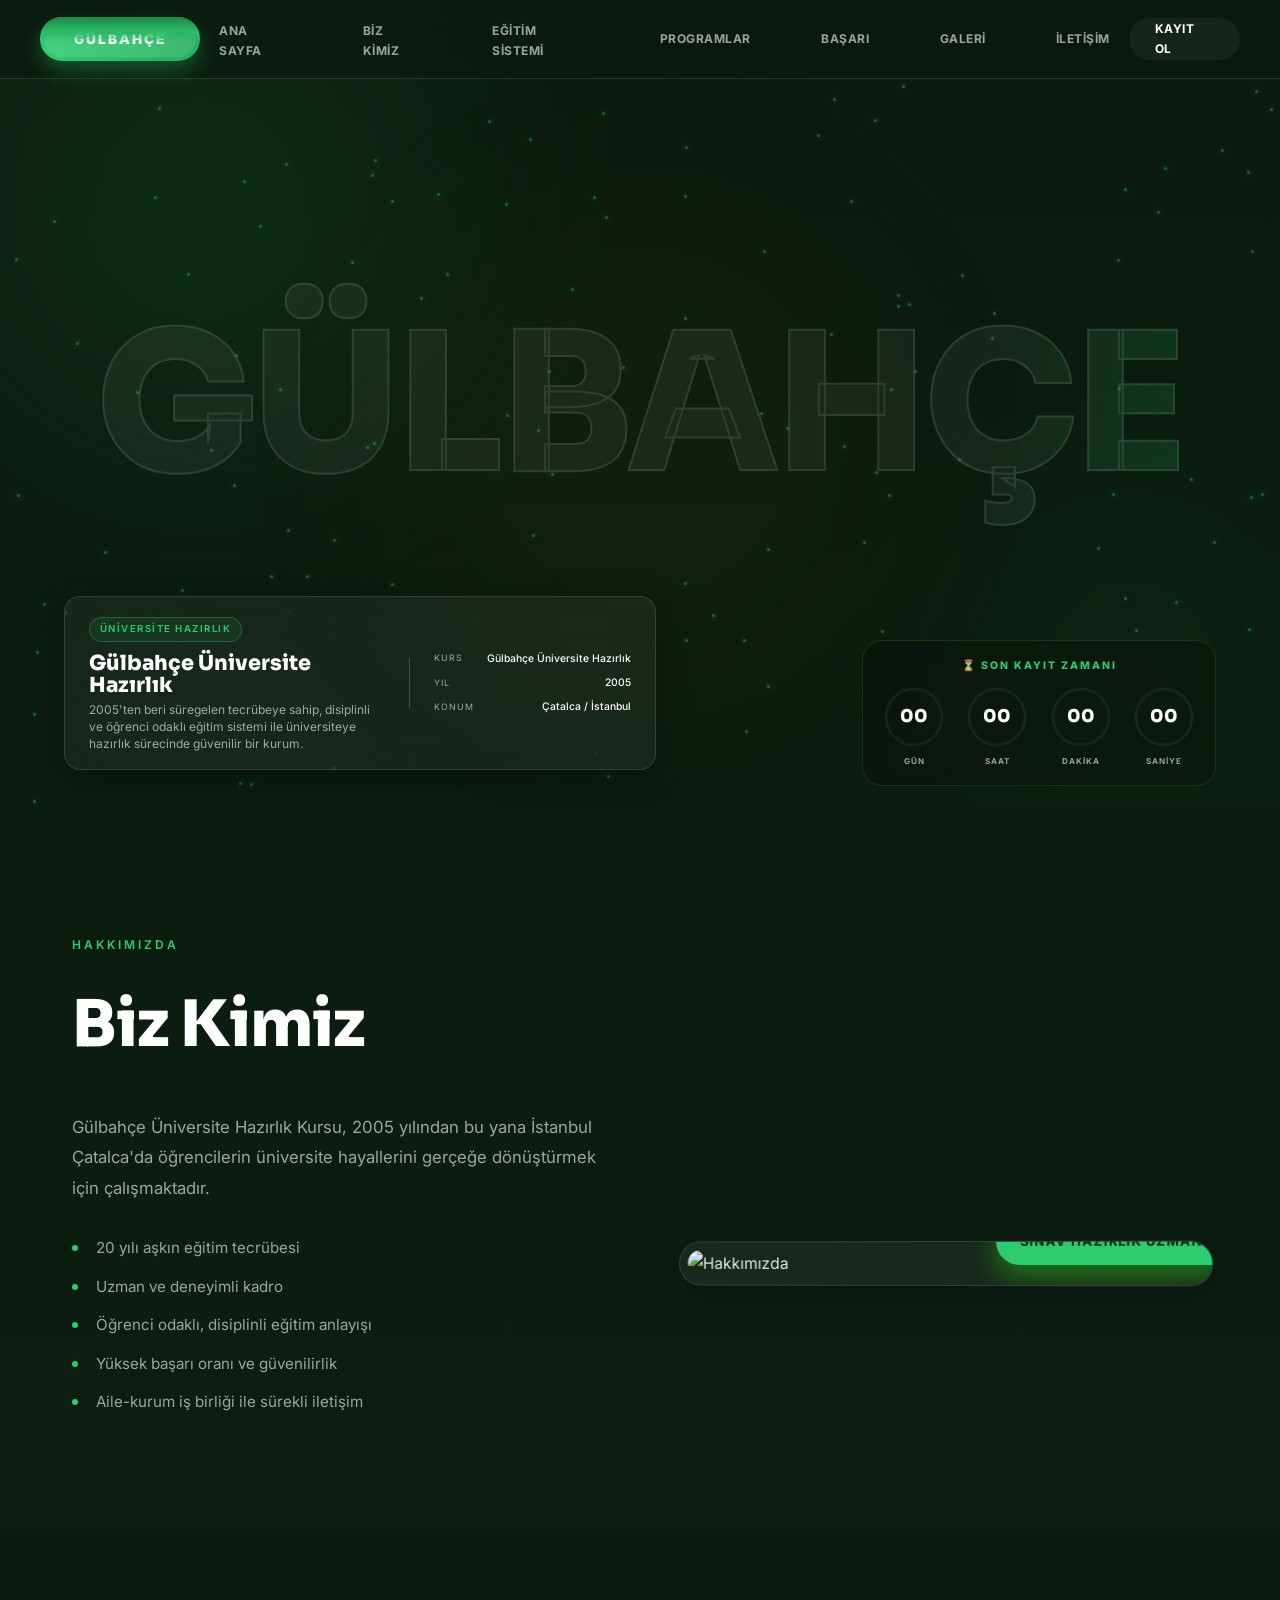
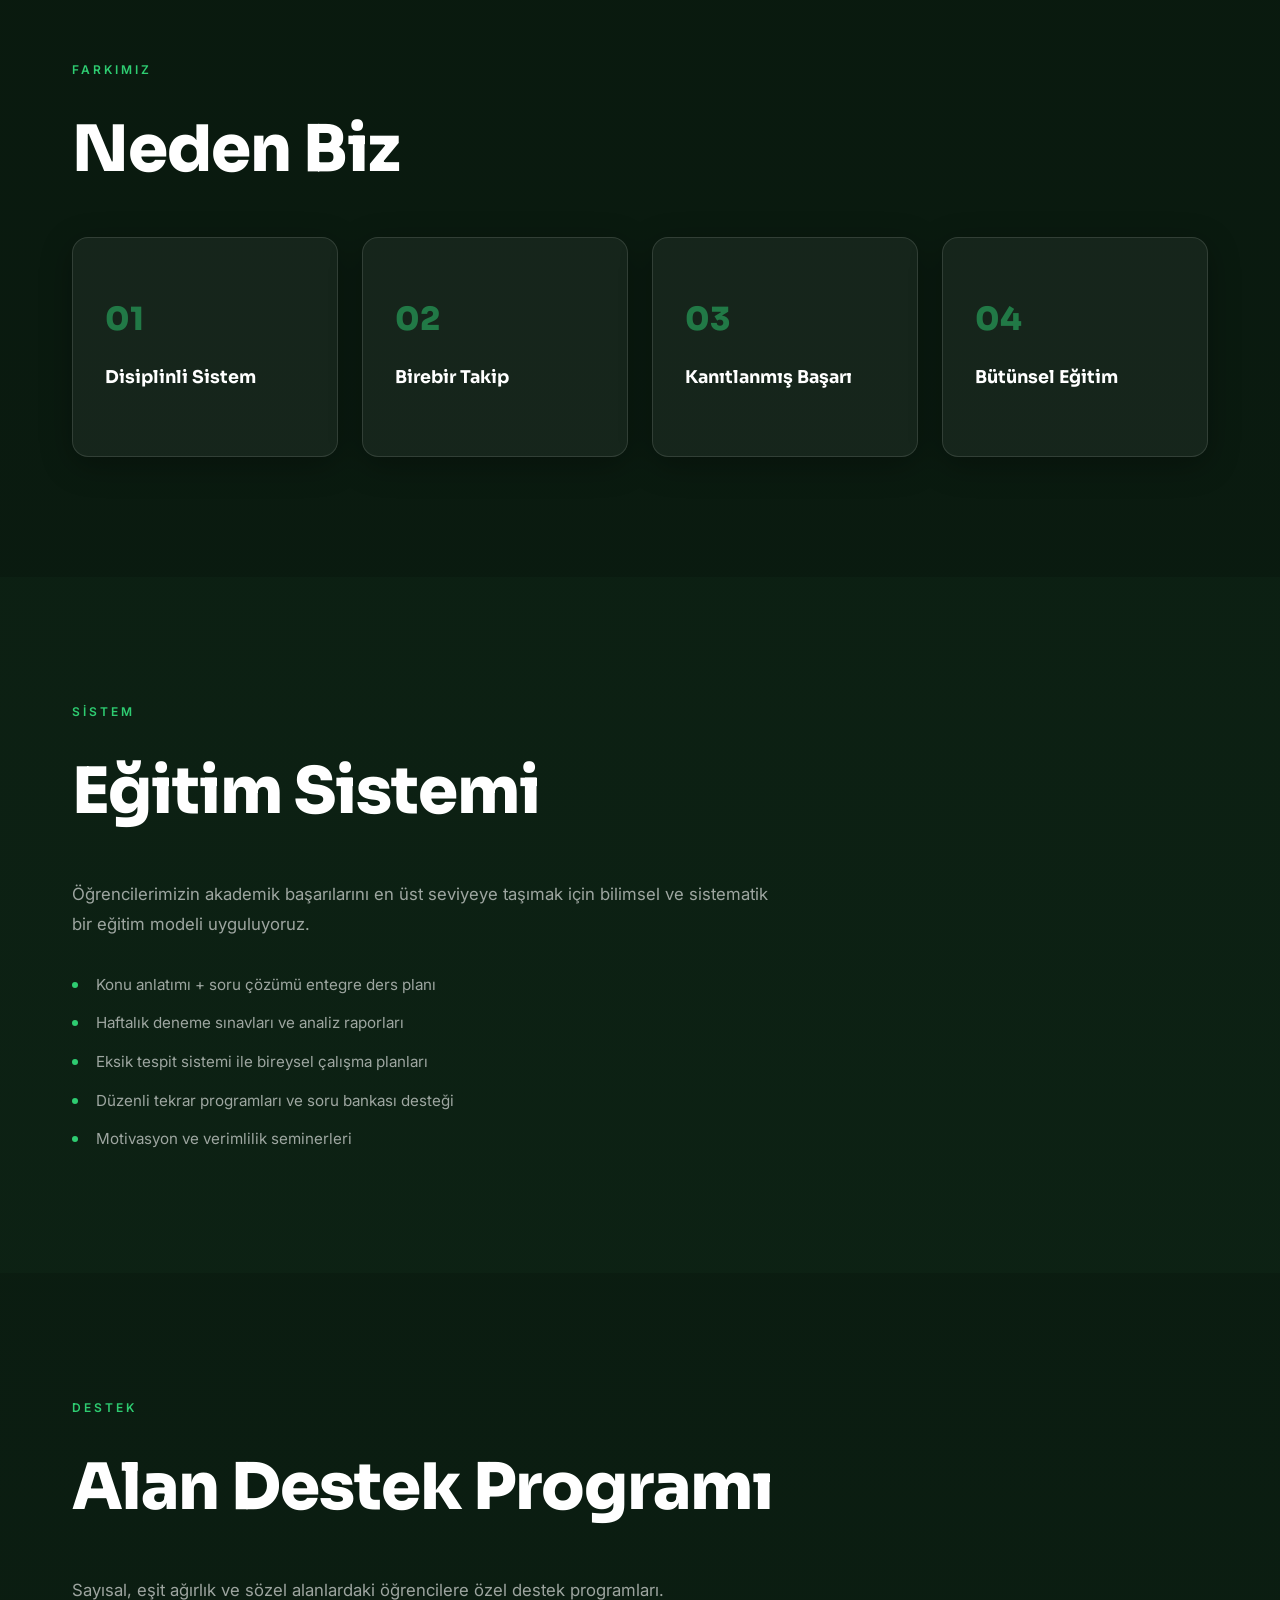
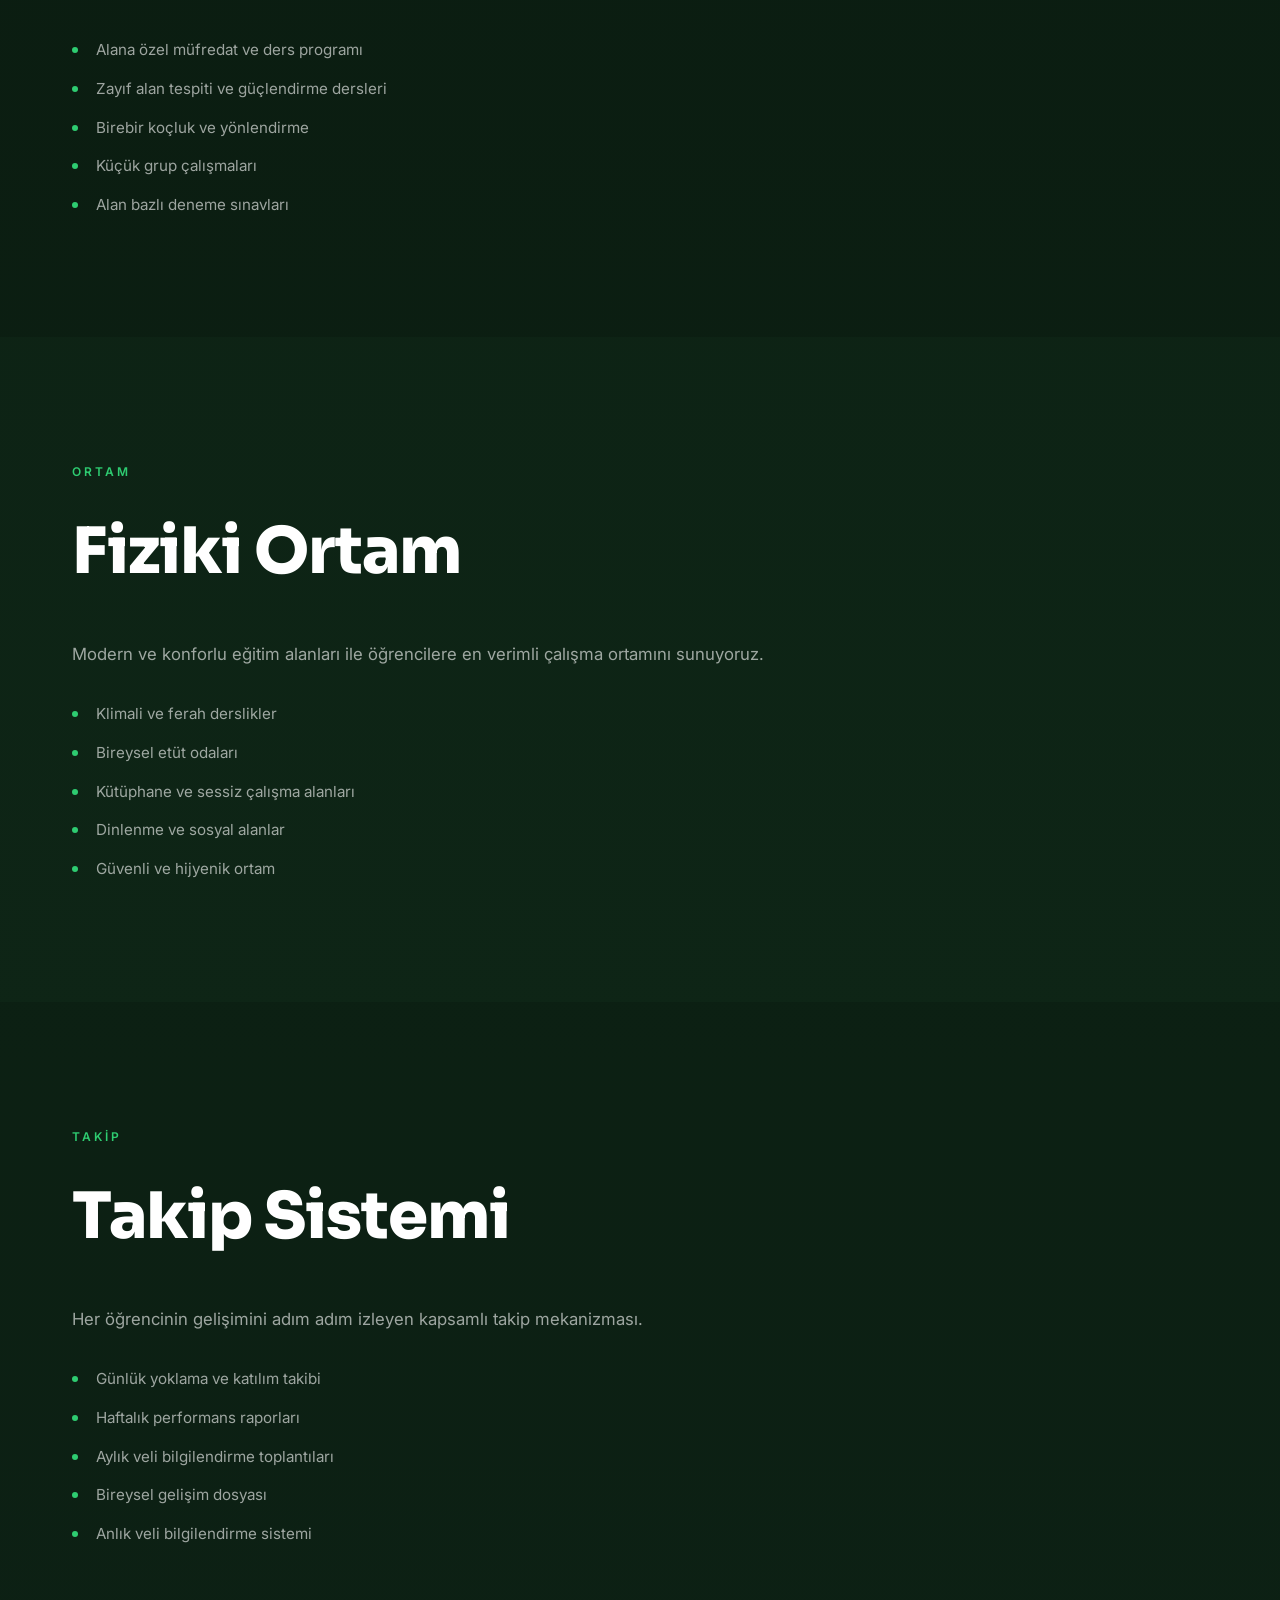
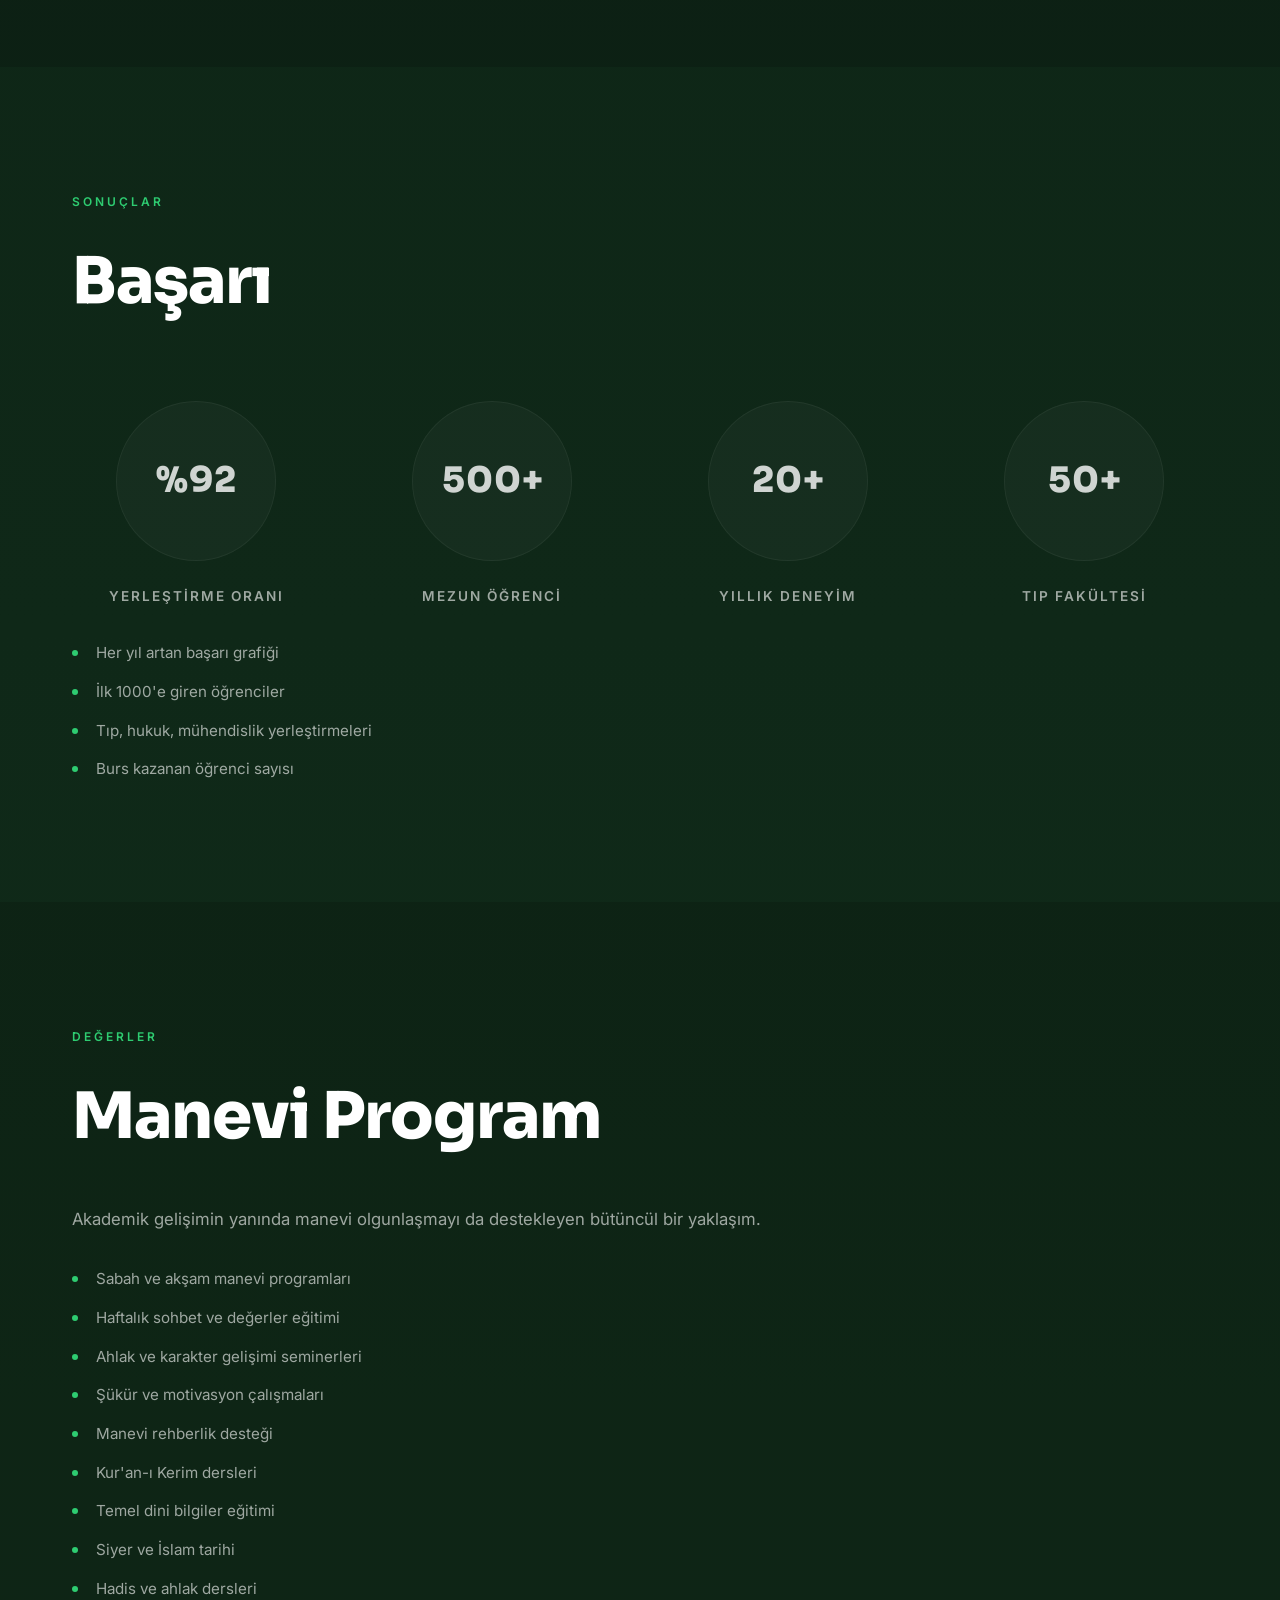
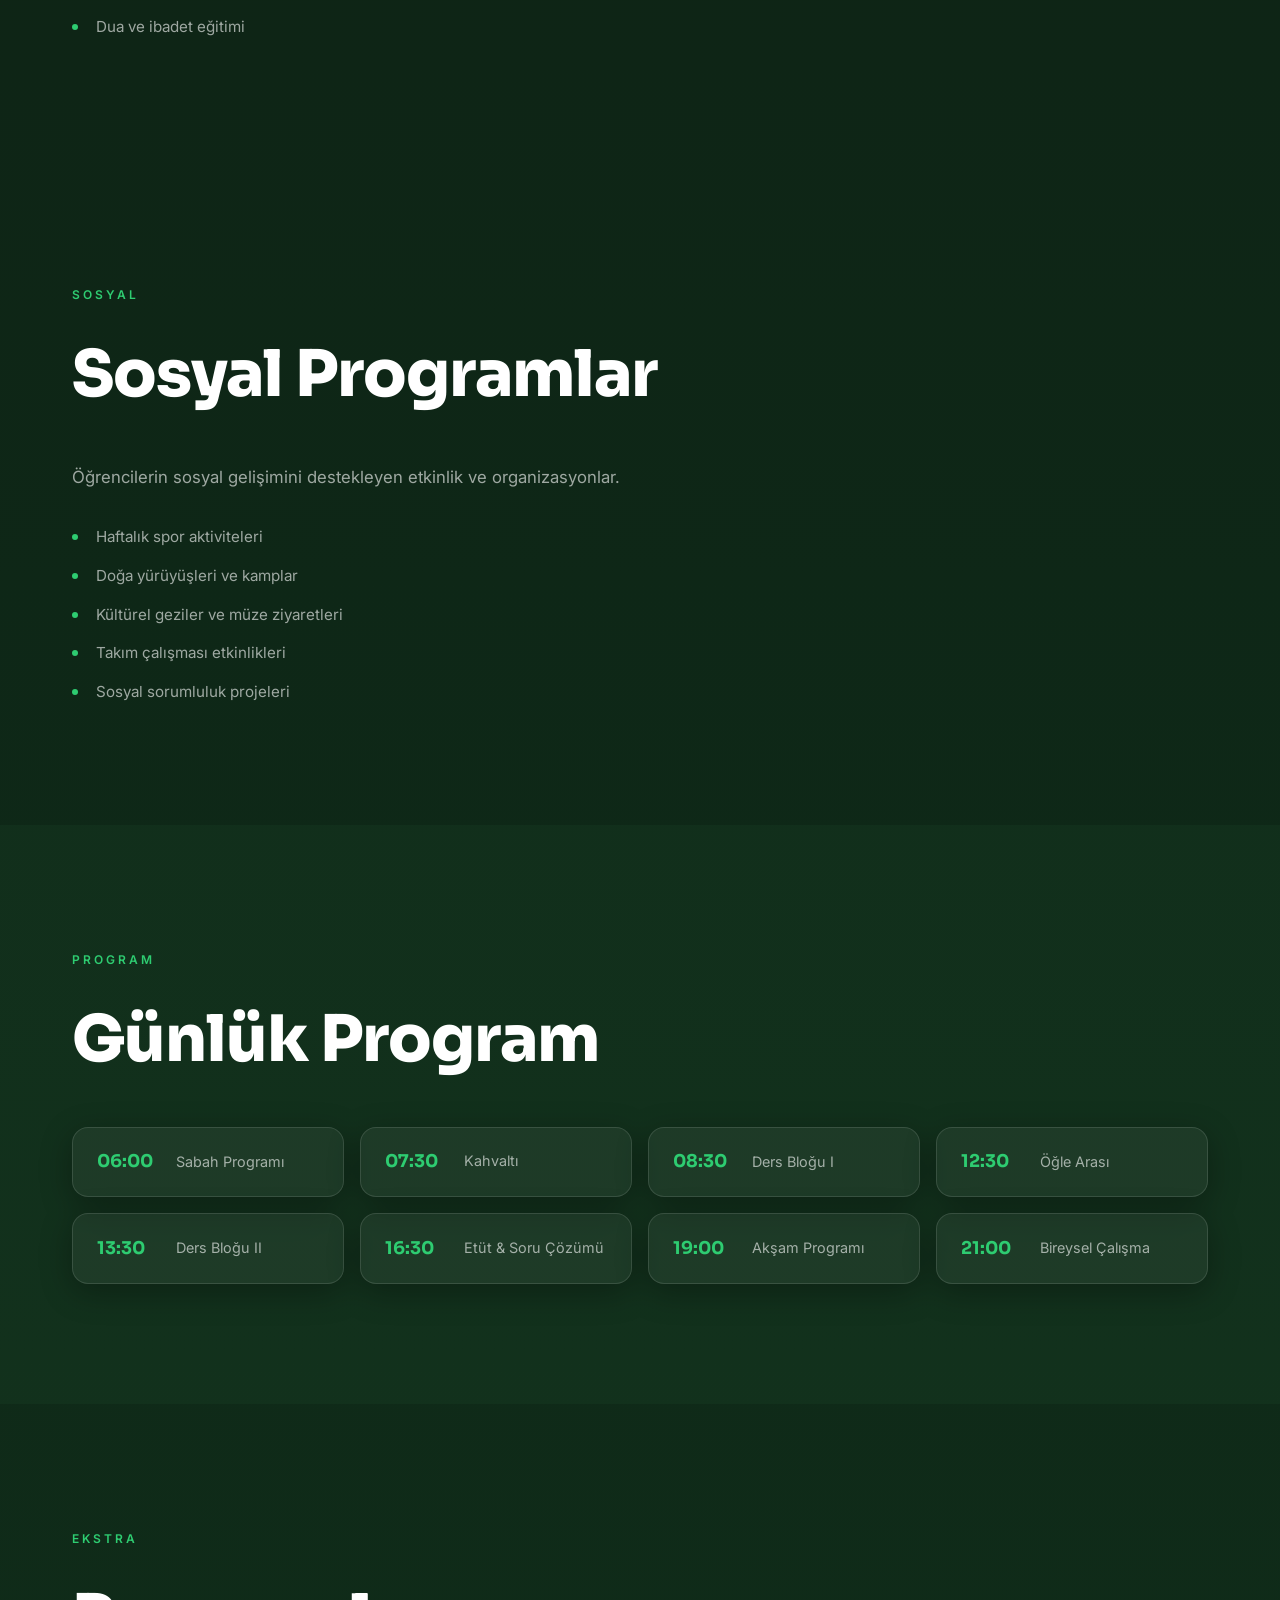
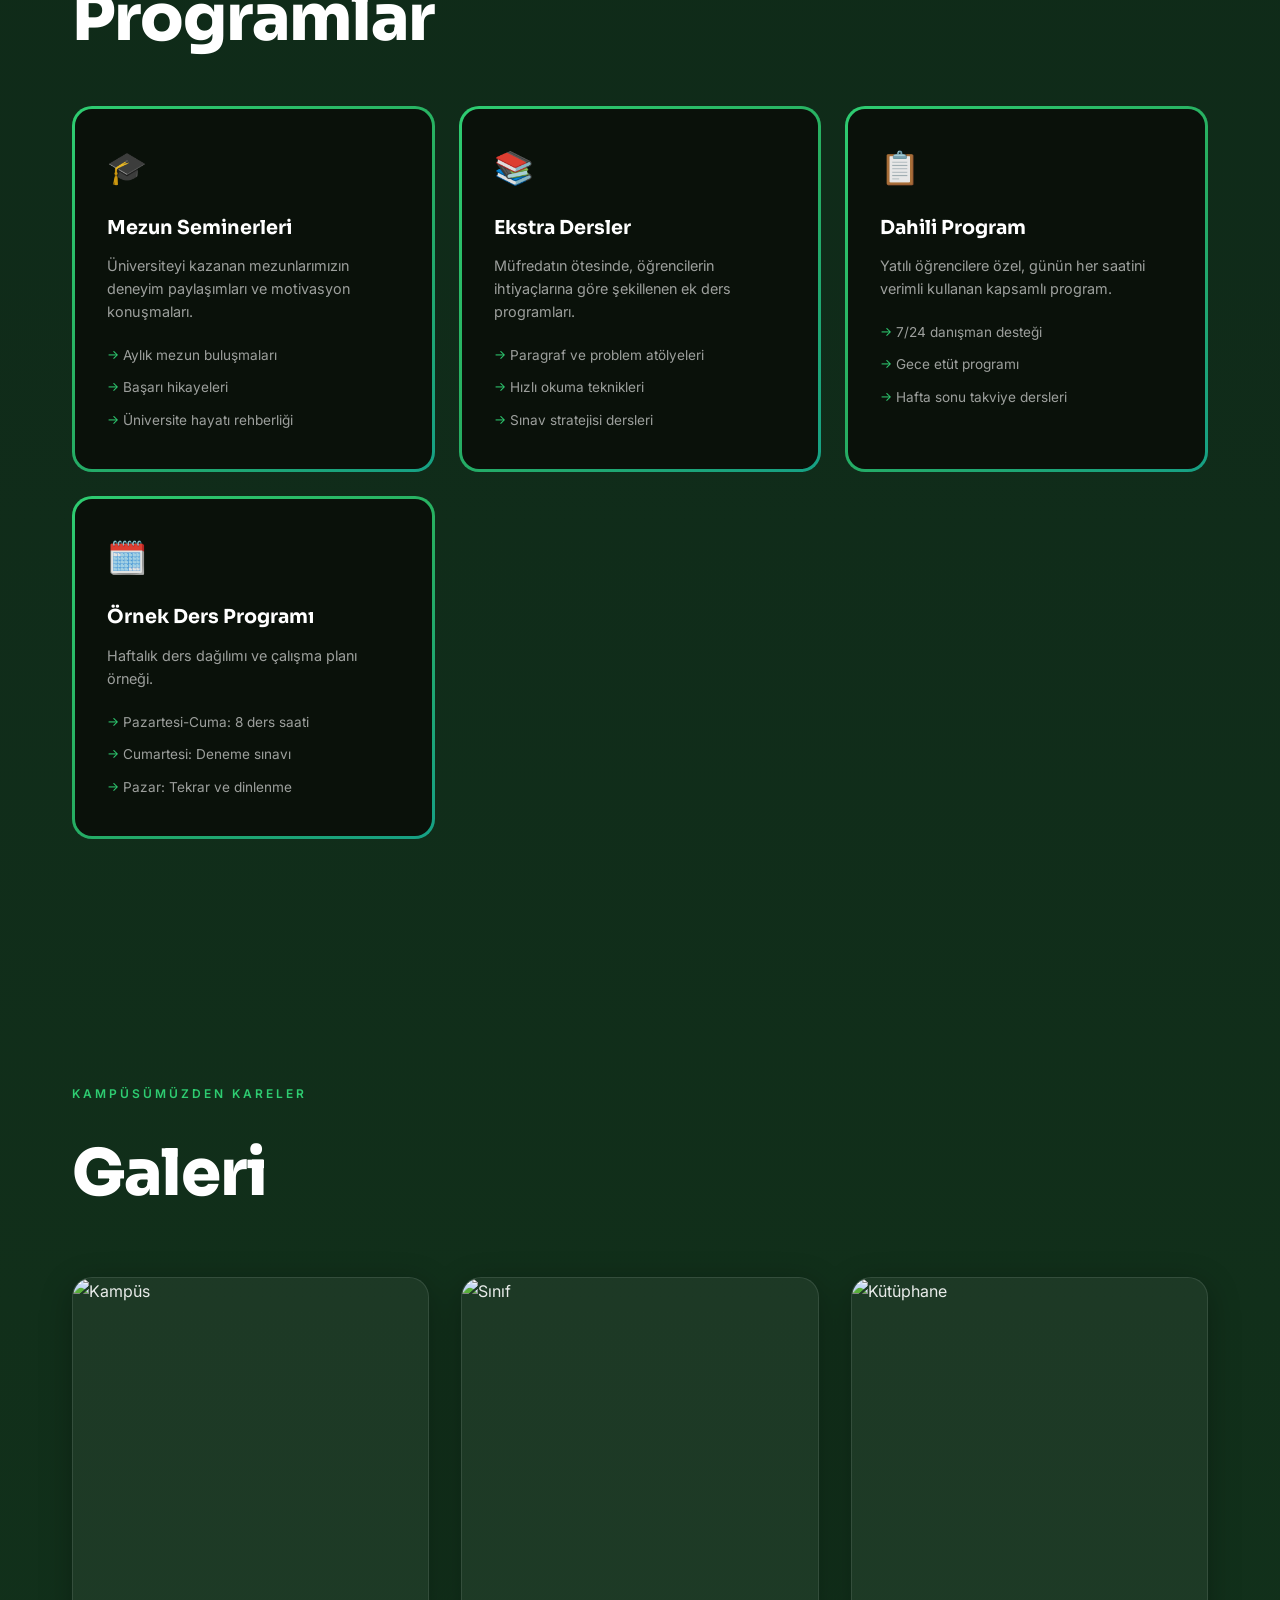
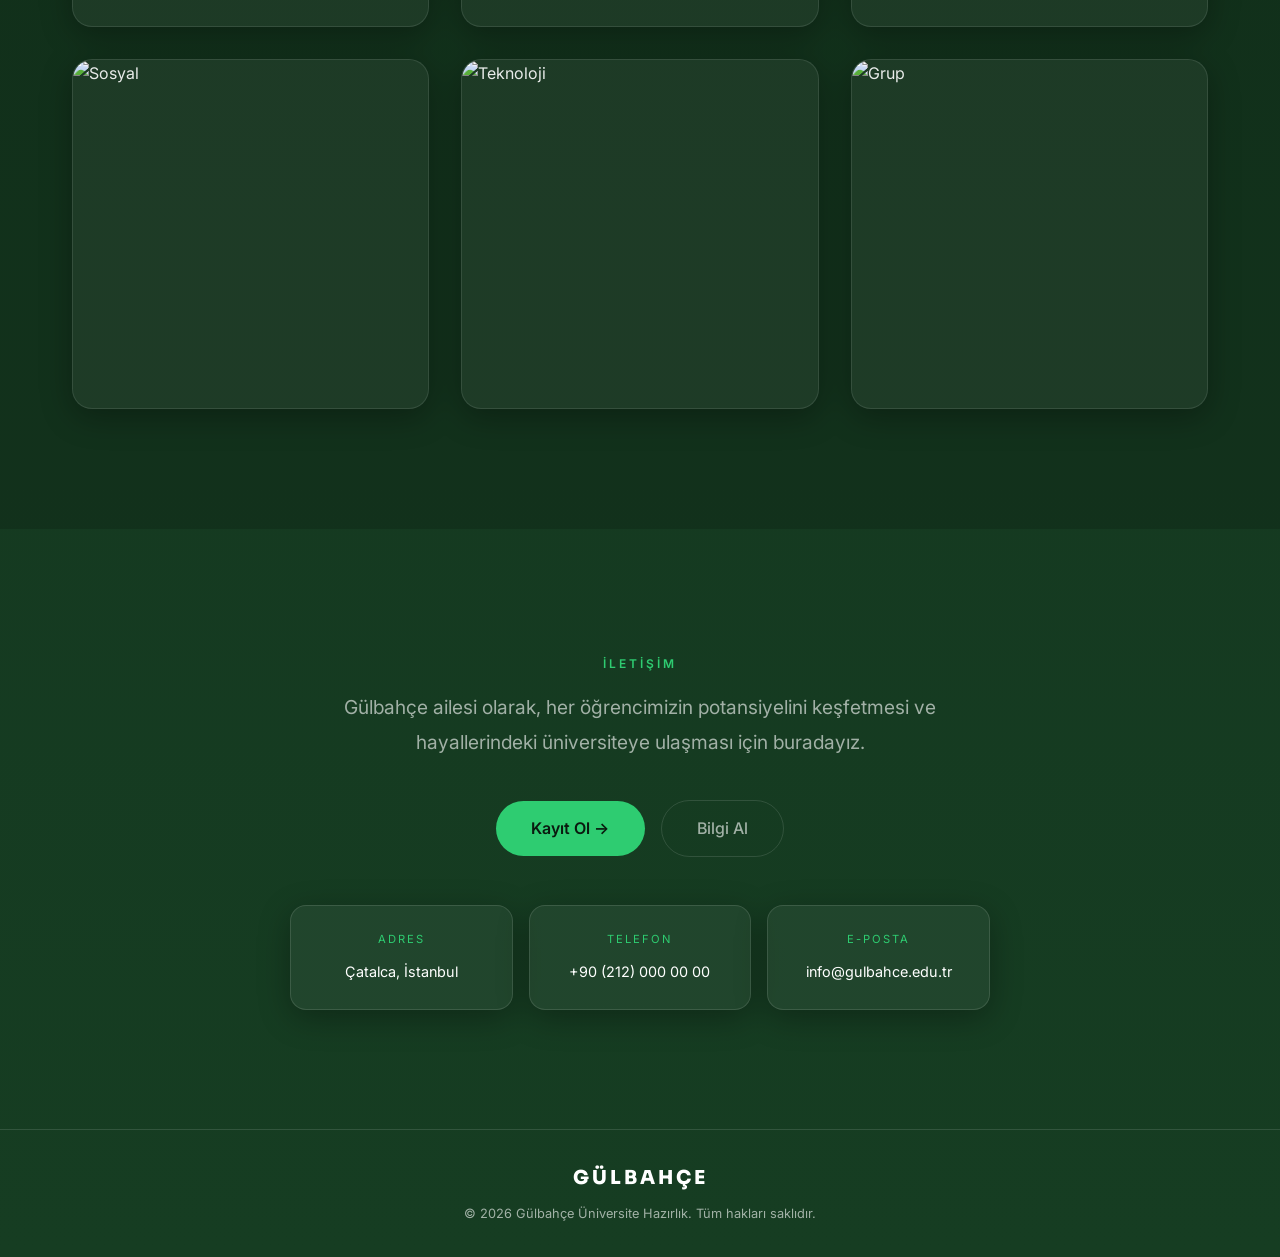
==== index.html @ f7d7aad0 "Add files via upload" ====
<!DOCTYPE html>
<html lang="tr">
<head>
    <meta charset="UTF-8">
    <meta name="viewport" content="width=device-width, initial-scale=1.0">
    <title>Gülbahçe Üniversite Hazırlık</title>
    <!-- Google Fonts -->
    <link rel="preconnect" href="https://fonts.googleapis.com">
    <link rel="preconnect" href="https://fonts.gstatic.com" crossorigin>
    <link href="https://fonts.googleapis.com/css2?family=Inter:wght@300;400;500;600;700;800;900&family=Sora:wght@300;400;500;600;700;800&display=swap" rel="stylesheet">
    <link rel="stylesheet" href="style.css">
</head>
<body>

    <!-- ========== NAVBAR ========== -->
    <nav class="navbar" id="navbar">
        <div class="nav-container">
            <a href="#kapak" class="nav-logo">
                <div class="logo-btn">
                    <p class="text-top">GÜLBAHÇE</p>
                    <p class="text-bottom">HAZIRLIK</p>
                    <svg class="wave-svg animate-pulse" viewBox="0 0 2400 800" xmlns="http://www.w3.org/2000/svg">
                        <defs>
                            <linearGradient id="wave-grad" y2="100%" x2="50%" y1="0%" x1="50%">
                                <stop offset="0%" stop-opacity="1" stop-color="hsl(145, 63%, 49%)"></stop>
                                <stop offset="100%" stop-opacity="1" stop-color="hsl(145, 63%, 25%)"></stop>
                            </linearGradient>
                        </defs>
                        <g transform="matrix(1,0,0,1,0,-91)" fill="url(#wave-grad)">
                            <path opacity="0.1" transform="matrix(1,0,0,1,0,35)" d="M 0 305 Q 227 450 600 302 Q 1010 450 1200 343 Q 1379 450 1800 320 Q 2153 450 2400 314 L 2400 800 L 0 800 Z"></path>
                            <path opacity="0.3" transform="matrix(1,0,0,1,0,105)" d="M 0 305 Q 227 450 600 302 Q 1010 450 1200 343 Q 1379 450 1800 320 Q 2153 450 2400 314 L 2400 800 L 0 800 Z"></path>
                            <path opacity="0.6" transform="matrix(1,0,0,1,0,175)" d="M 0 305 Q 227 450 600 302 Q 1010 450 1200 343 Q 1379 450 1800 320 Q 2153 450 2400 314 L 2400 800 L 0 800 Z"></path>
                            <path opacity="1" transform="matrix(1,0,0,1,0,245)" d="M 0 305 Q 227 450 600 302 Q 1010 450 1200 343 Q 1379 450 1800 320 Q 2153 450 2400 314 L 2400 800 L 0 800 Z"></path>
                        </g>
                    </svg>
                </div>
            </a>
            <ul class="nav-menu" id="navMenu">
                <li>
                    <a href="#kapak" class="nav-link active" data-section="kapak">
                        <span class="button-bg">
                            <span class="button-bg-layers">
                                <span class="button-bg-layer button-bg-layer-1 -green-1"></span>
                                <span class="button-bg-layer button-bg-layer-2 -green-2"></span>
                                <span class="button-bg-layer button-bg-layer-3 -green-3"></span>
                            </span>
                        </span>
                        <span class="button-inner">
                            <span class="button-inner-static">Ana Sayfa</span>
                            <span class="button-inner-hover">Ana Sayfa</span>
                        </span>
                    </a>
                </li>
                <li>
                    <a href="#biz-kimiz" class="nav-link" data-section="biz-kimiz">
                        <span class="button-bg">
                            <span class="button-bg-layers">
                                <span class="button-bg-layer button-bg-layer-1 -green-1"></span>
                                <span class="button-bg-layer button-bg-layer-2 -green-2"></span>
                                <span class="button-bg-layer button-bg-layer-3 -green-3"></span>
                            </span>
                        </span>
                        <span class="button-inner">
                            <span class="button-inner-static">Biz Kimiz</span>
                            <span class="button-inner-hover">Biz Kimiz</span>
                        </span>
                    </a>
                </li>
                <li>
                    <a href="#egitim-sistemi" class="nav-link" data-section="egitim-sistemi">
                        <span class="button-bg">
                            <span class="button-bg-layers">
                                <span class="button-bg-layer button-bg-layer-1 -green-1"></span>
                                <span class="button-bg-layer button-bg-layer-2 -green-2"></span>
                                <span class="button-bg-layer button-bg-layer-3 -green-3"></span>
                            </span>
                        </span>
                        <span class="button-inner">
                            <span class="button-inner-static">Eğitim Sistemi</span>
                            <span class="button-inner-hover">Eğitim Sistemi</span>
                        </span>
                    </a>
                </li>
                <li>
                    <a href="#programlar" class="nav-link" data-section="programlar">
                        <span class="button-bg">
                            <span class="button-bg-layers">
                                <span class="button-bg-layer button-bg-layer-1 -green-1"></span>
                                <span class="button-bg-layer button-bg-layer-2 -green-2"></span>
                                <span class="button-bg-layer button-bg-layer-3 -green-3"></span>
                            </span>
                        </span>
                        <span class="button-inner">
                            <span class="button-inner-static">Programlar</span>
                            <span class="button-inner-hover">Programlar</span>
                        </span>
                    </a>
                </li>
                <li>
                    <a href="#basari" class="nav-link" data-section="basari">
                        <span class="button-bg">
                            <span class="button-bg-layers">
                                <span class="button-bg-layer button-bg-layer-1 -green-1"></span>
                                <span class="button-bg-layer button-bg-layer-2 -green-2"></span>
                                <span class="button-bg-layer button-bg-layer-3 -green-3"></span>
                            </span>
                        </span>
                        <span class="button-inner">
                            <span class="button-inner-static">Başarı</span>
                            <span class="button-inner-hover">Başarı</span>
                        </span>
                    </a>
                </li>
                <li>
                    <a href="#galeri" class="nav-link" data-section="galeri">
                        <span class="button-bg">
                            <span class="button-bg-layers">
                                <span class="button-bg-layer button-bg-layer-1 -green-1"></span>
                                <span class="button-bg-layer button-bg-layer-2 -green-2"></span>
                                <span class="button-bg-layer button-bg-layer-3 -green-3"></span>
                            </span>
                        </span>
                        <span class="button-inner">
                            <span class="button-inner-static">Galeri</span>
                            <span class="button-inner-hover">Galeri</span>
                        </span>
                    </a>
                </li>
                <li>
                    <a href="#iletisim" class="nav-link" data-section="iletisim">
                        <span class="button-bg">
                            <span class="button-bg-layers">
                                <span class="button-bg-layer button-bg-layer-1 -green-1"></span>
                                <span class="button-bg-layer button-bg-layer-2 -green-2"></span>
                                <span class="button-bg-layer button-bg-layer-3 -green-3"></span>
                            </span>
                        </span>
                        <span class="button-inner">
                            <span class="button-inner-static">İletişim</span>
                            <span class="button-inner-hover">İletişim</span>
                        </span>
                    </a>
                </li>
            </ul>
            <a href="#iletisim" class="nav-button">
                <span class="button-bg">
                    <span class="button-bg-layers">
                        <span class="button-bg-layer button-bg-layer-1 -green-1"></span>
                        <span class="button-bg-layer button-bg-layer-2 -green-2"></span>
                        <span class="button-bg-layer button-bg-layer-3 -green-3"></span>
                    </span>
                </span>
                <span class="button-inner">
                    <span class="button-inner-static">Kayıt Ol</span>
                    <span class="button-inner-hover">Kayıt Ol</span>
                </span>
            </a>
            <button class="mobile-toggle" id="mobileToggle" aria-label="Menü">
                <span></span>
                <span></span>
                <span></span>
            </button>
        </div>
    </nav>

    <!-- ========== HERO / KAPAK ========== -->
    <section class="hero" id="kapak">
        <!-- Background glow effects -->
        <div class="hero-glow hero-glow-1"></div>
        <div class="hero-glow hero-glow-2"></div>
        <div class="hero-glow hero-glow-3"></div>

        <!-- Decorative Elements Container -->
        <div id="particle-container" class="decorative-elements"></div>

        <!-- Oversized Typography -->
        <h1 class="hero-title">GÜLBAHÇE</h1>

        <!-- Horizontal Glassmorphism Card -->
        <div class="hero-card glass-card">
            <div class="card-main-content">
                <div class="card-badge">ÜNİVERSİTE HAZIRLIK</div>
                <h2 class="card-title">Gülbahçe Üniversite<br>Hazırlık</h2>
                <p class="card-description">
                    2005'ten beri süregelen tecrübeye sahip, disiplinli ve öğrenci odaklı eğitim sistemi ile üniversiteye hazırlık sürecinde güvenilir bir kurum.
                </p>
            </div>
            <div class="divider"></div>
            <div class="card-details">
                <div class="detail-item">
                    <span class="detail-label">KURS</span>
                    <span class="detail-value">Gülbahçe Üniversite Hazırlık</span>
                </div>
                <div class="detail-item">
                    <span class="detail-label">YIL</span>
                    <span class="detail-value">2005</span>
                </div>
                <div class="detail-item">
                    <span class="detail-label">KONUM</span>
                    <span class="detail-value">Çatalca / İstanbul</span>
                </div>
            </div>
        </div>

        <!-- Hero Countdown Widget -->
        <div class="countdown-widget">
            <span class="countdown-label">⏳ SON KAYIT ZAMANI</span>
            <div class="countdown-grid">
                <div class="countdown-item">
                    <div class="countdown-circle">
                        <svg width="64" height="64">
                            <circle cx="32" cy="32" r="28"></circle>
                            <circle cx="32" cy="32" r="28" id="days-ring"></circle>
                        </svg>
                        <div class="countdown-number" id="days">00</div>
                    </div>
                    <span class="countdown-text">GÜN</span>
                </div>
                <div class="countdown-item">
                    <div class="countdown-circle">
                        <svg width="64" height="64">
                            <circle cx="32" cy="32" r="28"></circle>
                            <circle cx="32" cy="32" r="28" id="hours-ring"></circle>
                        </svg>
                        <div class="countdown-number" id="hours">00</div>
                    </div>
                    <span class="countdown-text">SAAT</span>
                </div>
                <div class="countdown-item">
                    <div class="countdown-circle">
                        <svg width="64" height="64">
                            <circle cx="32" cy="32" r="28"></circle>
                            <circle cx="32" cy="32" r="28" id="minutes-ring"></circle>
                        </svg>
                        <div class="countdown-number" id="minutes">00</div>
                    </div>
                    <span class="countdown-text">DAKİKA</span>
                </div>
                <div class="countdown-item">
                    <div class="countdown-circle">
                        <svg width="64" height="64">
                            <circle cx="32" cy="32" r="28"></circle>
                            <circle cx="32" cy="32" r="28" id="seconds-ring"></circle>
                        </svg>
                        <div class="countdown-number" id="seconds">00</div>
                    </div>
                    <span class="countdown-text">SANİYE</span>
                </div>
            </div>
        </div>
    </section>

    <!-- ========== BİZ KİMİZ ========== -->
    <section class="section" id="biz-kimiz">
        <div class="section-container reveal">
            <span class="section-label">Hakkımızda</span>
            <h2 class="section-title">Biz Kimiz</h2>
            <div class="section-content split-layout">
                <div class="text-content">
                    <p class="section-text">
                        Gülbahçe Üniversite Hazırlık Kursu, 2005 yılından bu yana İstanbul Çatalca'da 
                        öğrencilerin üniversite hayallerini gerçeğe dönüştürmek için çalışmaktadır.
                    </p>
                    <ul class="section-list">
                        <li style="--i:1">20 yılı aşkın eğitim tecrübesi</li>
                        <li style="--i:2">Uzman ve deneyimli kadro</li>
                        <li style="--i:3">Öğrenci odaklı, disiplinli eğitim anlayışı</li>
                        <li style="--i:4">Yüksek başarı oranı ve güvenilirlik</li>
                        <li style="--i:5">Aile-kurum iş birliği ile sürekli iletişim</li>
                    </ul>
                </div>
                <div class="image-content">
                    <div class="about-image-wrapper glass-card">
                        <img src="https://images.unsplash.com/photo-1523240693567-510e807b9400?auto=format&fit=crop&q=80&w=1000" alt="Hakkımızda">
                        <div class="image-badge">Sınav Hazırlık Uzmanı</div>
                    </div>
                </div>
            </div>
        </div>
    </section>

    <!-- ========== NEDEN BİZ ========== -->
    <section class="section section-alt" id="neden-biz">
        <div class="section-container reveal">
            <span class="section-label">Farkımız</span>
            <h2 class="section-title">Neden Biz</h2>
            <div class="features-grid">
                <div class="feature-card">
                    <div class="card-inner">
                        <div class="card-front">
                            <span class="feature-number">01</span>
                            <h3>Disiplinli Sistem</h3>
                        </div>
                        <div class="card-back">
                            <p>Kurallı ve düzenli bir eğitim ortamı ile öğrencilerin potansiyelini maksimuma çıkarıyoruz.</p>
                        </div>
                    </div>
                </div>
                <div class="feature-card">
                    <div class="card-inner">
                        <div class="card-front">
                            <span class="feature-number">02</span>
                            <h3>Birebir Takip</h3>
                        </div>
                        <div class="card-back">
                            <p>Her öğrencinin gelişimini bireysel olarak takip eden rehberlik sistemi.</p>
                        </div>
                    </div>
                </div>
                <div class="feature-card">
                    <div class="card-inner">
                        <div class="card-front">
                            <span class="feature-number">03</span>
                            <h3>Kanıtlanmış Başarı</h3>
                        </div>
                        <div class="card-back">
                            <p>Yıllardır süregelen yüksek yerleştirme oranları ve mezun memnuniyeti.</p>
                        </div>
                    </div>
                </div>
                <div class="feature-card">
                    <div class="card-inner">
                        <div class="card-front">
                            <span class="feature-number">04</span>
                            <h3>Bütünsel Eğitim</h3>
                        </div>
                        <div class="card-back">
                            <p>Akademik başarının yanı sıra manevi ve sosyal gelişimi de destekleyen program.</p>
                        </div>
                    </div>
                </div>
            </div>
        </div>
    </section>

    <!-- ========== EĞİTİM SİSTEMİ ========== -->
    <section class="section" id="egitim-sistemi">
        <div class="section-container reveal">
            <span class="section-label">Sistem</span>
            <h2 class="section-title">Eğitim Sistemi</h2>
            <div class="section-content">
                <p class="section-text">
                    Öğrencilerimizin akademik başarılarını en üst seviyeye taşımak için 
                    bilimsel ve sistematik bir eğitim modeli uyguluyoruz.
                </p>
                <ul class="section-list">
                    <li>Konu anlatımı + soru çözümü entegre ders planı</li>
                    <li>Haftalık deneme sınavları ve analiz raporları</li>
                    <li>Eksik tespit sistemi ile bireysel çalışma planları</li>
                    <li>Düzenli tekrar programları ve soru bankası desteği</li>
                    <li>Motivasyon ve verimlilik seminerleri</li>
                </ul>
            </div>
        </div>
    </section>

    <!-- ========== ALAN DESTEK PROGRAMI ========== -->
    <section class="section section-alt" id="alan-destek">
        <div class="section-container reveal">
            <span class="section-label">Destek</span>
            <h2 class="section-title">Alan Destek Programı</h2>
            <div class="section-content">
                <p class="section-text">
                    Sayısal, eşit ağırlık ve sözel alanlardaki öğrencilere özel destek programları.
                </p>
                <ul class="section-list">
                    <li>Alana özel müfredat ve ders programı</li>
                    <li>Zayıf alan tespiti ve güçlendirme dersleri</li>
                    <li>Birebir koçluk ve yönlendirme</li>
                    <li>Küçük grup çalışmaları</li>
                    <li>Alan bazlı deneme sınavları</li>
                </ul>
            </div>
        </div>
    </section>

    <!-- ========== FİZİKİ ORTAM ========== -->
    <section class="section" id="fiziki-ortam">
        <div class="section-container reveal">
            <span class="section-label">Ortam</span>
            <h2 class="section-title">Fiziki Ortam</h2>
            <div class="section-content">
                <p class="section-text">
                    Modern ve konforlu eğitim alanları ile öğrencilere en verimli çalışma ortamını sunuyoruz.
                </p>
                <ul class="section-list">
                    <li>Klimali ve ferah derslikler</li>
                    <li>Bireysel etüt odaları</li>
                    <li>Kütüphane ve sessiz çalışma alanları</li>
                    <li>Dinlenme ve sosyal alanlar</li>
                    <li>Güvenli ve hijyenik ortam</li>
                </ul>
            </div>
        </div>
    </section>

    <!-- ========== TAKİP SİSTEMİ ========== -->
    <section class="section section-alt" id="takip-sistemi">
        <div class="section-container reveal">
            <span class="section-label">Takip</span>
            <h2 class="section-title">Takip Sistemi</h2>
            <div class="section-content">
                <p class="section-text">
                    Her öğrencinin gelişimini adım adım izleyen kapsamlı takip mekanizması.
                </p>
                <ul class="section-list">
                    <li>Günlük yoklama ve katılım takibi</li>
                    <li>Haftalık performans raporları</li>
                    <li>Aylık veli bilgilendirme toplantıları</li>
                    <li>Bireysel gelişim dosyası</li>
                    <li>Anlık veli bilgilendirme sistemi</li>
                </ul>
            </div>
        </div>
    </section>

    <!-- ========== BAŞARI ========== -->
    <section class="section" id="basari">
        <div class="section-container reveal">
            <span class="section-label">Sonuçlar</span>
            <h2 class="section-title">Başarı</h2>
            <div class="stats-grid">
                <!-- Stat 1 -->
                <div class="stat-card">
                    <div class="loader-wrapper">
                        <div class="loader"></div>
                        <div class="stat-number-wrapper">
                            <span class="loader-letter" style="animation-delay: 0.1s">%</span>
                            <span class="loader-letter" style="animation-delay: 0.2s">9</span>
                            <span class="loader-letter" style="animation-delay: 0.3s">2</span>
                        </div>
                    </div>
                    <span class="stat-label">Yerleştirme Oranı</span>
                </div>
                <!-- Stat 2 -->
                <div class="stat-card">
                    <div class="loader-wrapper">
                        <div class="loader"></div>
                        <div class="stat-number-wrapper">
                            <span class="loader-letter" style="animation-delay: 0.1s">5</span>
                            <span class="loader-letter" style="animation-delay: 0.2s">0</span>
                            <span class="loader-letter" style="animation-delay: 0.3s">0</span>
                            <span class="loader-letter" style="animation-delay: 0.4s">+</span>
                        </div>
                    </div>
                    <span class="stat-label">Mezun Öğrenci</span>
                </div>
                <!-- Stat 3 -->
                <div class="stat-card">
                    <div class="loader-wrapper">
                        <div class="loader"></div>
                        <div class="stat-number-wrapper">
                            <span class="loader-letter" style="animation-delay: 0.1s">2</span>
                            <span class="loader-letter" style="animation-delay: 0.2s">0</span>
                            <span class="loader-letter" style="animation-delay: 0.3s">+</span>
                        </div>
                    </div>
                    <span class="stat-label">Yıllık Deneyim</span>
                </div>
                <!-- Stat 4 -->
                <div class="stat-card">
                    <div class="loader-wrapper">
                        <div class="loader"></div>
                        <div class="stat-number-wrapper">
                            <span class="loader-letter" style="animation-delay: 0.1s">5</span>
                            <span class="loader-letter" style="animation-delay: 0.2s">0</span>
                            <span class="loader-letter" style="animation-delay: 0.3s">+</span>
                        </div>
                    </div>
                    <span class="stat-label">Tıp Fakültesi</span>
                </div>
            </div>
            <ul class="section-list" style="margin-top: 2rem;">
                <li>Her yıl artan başarı grafiği</li>
                <li>İlk 1000'e giren öğrenciler</li>
                <li>Tıp, hukuk, mühendislik yerleştirmeleri</li>
                <li>Burs kazanan öğrenci sayısı</li>
            </ul>
        </div>
    </section>

    <!-- ========== MANEVİ PROGRAM ========== -->
    <section class="section section-alt" id="manevi-program">
        <div class="section-container reveal">
            <span class="section-label">Değerler</span>
            <h2 class="section-title">Manevi Program</h2>
            <div class="section-content">
                <p class="section-text">
                    Akademik gelişimin yanında manevi olgunlaşmayı da destekleyen bütüncül bir yaklaşım.
                </p>
                <ul class="section-list">
                    <li>Sabah ve akşam manevi programları</li>
                    <li>Haftalık sohbet ve değerler eğitimi</li>
                    <li>Ahlak ve karakter gelişimi seminerleri</li>
                    <li>Şükür ve motivasyon çalışmaları</li>
                    <li>Manevi rehberlik desteği</li>
                    <li>Kur'an-ı Kerim dersleri</li>
                    <li>Temel dini bilgiler eğitimi</li>
                    <li>Siyer ve İslam tarihi</li>
                    <li>Hadis ve ahlak dersleri</li>
                    <li>Dua ve ibadet eğitimi</li>
                </ul>
            </div>
        </div>
    </section>


    <!-- ========== SOSYAL PROGRAMLAR ========== -->
    <section class="section section-alt" id="sosyal-programlar">
        <div class="section-container reveal">
            <span class="section-label">Sosyal</span>
            <h2 class="section-title">Sosyal Programlar</h2>
            <div class="section-content">
                <p class="section-text">
                    Öğrencilerin sosyal gelişimini destekleyen etkinlik ve organizasyonlar.
                </p>
                <ul class="section-list">
                    <li>Haftalık spor aktiviteleri</li>
                    <li>Doğa yürüyüşleri ve kamplar</li>
                    <li>Kültürel geziler ve müze ziyaretleri</li>
                    <li>Takım çalışması etkinlikleri</li>
                    <li>Sosyal sorumluluk projeleri</li>
                </ul>
            </div>
        </div>
    </section>

    <!-- ========== GÜNLÜK PROGRAM ========== -->
    <section class="section" id="gunluk-program">
        <div class="section-container reveal">
            <span class="section-label">Program</span>
            <h2 class="section-title">Günlük Program</h2>
            <div class="schedule-grid">
                <div class="schedule-item glass-card">
                    <span class="schedule-time">06:00</span>
                    <span class="schedule-activity">Sabah Programı</span>
                </div>
                <div class="schedule-item glass-card">
                    <span class="schedule-time">07:30</span>
                    <span class="schedule-activity">Kahvaltı</span>
                </div>
                <div class="schedule-item glass-card">
                    <span class="schedule-time">08:30</span>
                    <span class="schedule-activity">Ders Bloğu I</span>
                </div>
                <div class="schedule-item glass-card">
                    <span class="schedule-time">12:30</span>
                    <span class="schedule-activity">Öğle Arası</span>
                </div>
                <div class="schedule-item glass-card">
                    <span class="schedule-time">13:30</span>
                    <span class="schedule-activity">Ders Bloğu II</span>
                </div>
                <div class="schedule-item glass-card">
                    <span class="schedule-time">16:30</span>
                    <span class="schedule-activity">Etüt & Soru Çözümü</span>
                </div>
                <div class="schedule-item glass-card">
                    <span class="schedule-time">19:00</span>
                    <span class="schedule-activity">Akşam Programı</span>
                </div>
                <div class="schedule-item glass-card">
                    <span class="schedule-time">21:00</span>
                    <span class="schedule-activity">Bireysel Çalışma</span>
                </div>
            </div>
        </div>
    </section>

    <!-- ========== PROGRAMLAR (Ekstra Kartlar) ========== -->
    <section class="section section-alt" id="programlar">
        <div class="section-container reveal">
            <span class="section-label">Ekstra</span>
            <h2 class="section-title">Programlar</h2>
            <div class="programs-grid">
                <div class="program-card">
                    <div class="program-card-inner">
                        <div class="program-icon">🎓</div>
                        <h3>Mezun Seminerleri</h3>
                        <p>Üniversiteyi kazanan mezunlarımızın deneyim paylaşımları ve motivasyon konuşmaları.</p>
                        <ul>
                            <li>Aylık mezun buluşmaları</li>
                            <li>Başarı hikayeleri</li>
                            <li>Üniversite hayatı rehberliği</li>
                        </ul>
                    </div>
                </div>
                <div class="program-card">
                    <div class="program-card-inner">
                        <div class="program-icon">📚</div>
                        <h3>Ekstra Dersler</h3>
                        <p>Müfredatın ötesinde, öğrencilerin ihtiyaçlarına göre şekillenen ek ders programları.</p>
                        <ul>
                            <li>Paragraf ve problem atölyeleri</li>
                            <li>Hızlı okuma teknikleri</li>
                            <li>Sınav stratejisi dersleri</li>
                        </ul>
                    </div>
                </div>
                <div class="program-card">
                    <div class="program-card-inner">
                        <div class="program-icon">📋</div>
                        <h3>Dahili Program</h3>
                        <p>Yatılı öğrencilere özel, günün her saatini verimli kullanan kapsamlı program.</p>
                        <ul>
                            <li>7/24 danışman desteği</li>
                            <li>Gece etüt programı</li>
                            <li>Hafta sonu takviye dersleri</li>
                        </ul>
                    </div>
                </div>
                <div class="program-card">
                    <div class="program-card-inner">
                        <div class="program-icon">🗓️</div>
                        <h3>Örnek Ders Programı</h3>
                        <p>Haftalık ders dağılımı ve çalışma planı örneği.</p>
                        <ul>
                            <li>Pazartesi-Cuma: 8 ders saati</li>
                            <li>Cumartesi: Deneme sınavı</li>
                            <li>Pazar: Tekrar ve dinlenme</li>
                        </ul>
                    </div>
                </div>
            </div>
        </div>
    </section>

    <!-- ========== GALERİ ========== -->
    <section class="section section-alt" id="galeri">
        <div class="section-container reveal">
            <span class="section-label">Kampüsümüzden Kareler</span>
            <h2 class="section-title">Galeri</h2>
            <div class="gallery-grid">
                <div class="gallery-item glass-card">
                    <img src="https://images.unsplash.com/photo-1541339907198-e08759dfc3ef?auto=format&fit=crop&q=80&w=800" alt="Kampüs">
                    <div class="gallery-overlay">
                        <span>Dış Cephe</span>
                    </div>
                </div>
                <div class="gallery-item glass-card">
                    <img src="https://images.unsplash.com/photo-1497633762265-9d179a990aa6?auto=format&fit=crop&q=80&w=800" alt="Sınıf">
                    <div class="gallery-overlay">
                        <span>Modern Sınıflar</span>
                    </div>
                </div>
                <div class="gallery-item glass-card">
                    <img src="https://images.unsplash.com/photo-1524178232363-1fb28f74b671?auto=format&fit=crop&q=80&w=800" alt="Kütüphane">
                    <div class="gallery-overlay">
                        <span>Etüt Alanları</span>
                    </div>
                </div>
                <div class="gallery-item glass-card">
                    <img src="https://images.unsplash.com/photo-1523050854058-8df90110c9f1?auto=format&fit=crop&q=80&w=800" alt="Sosyal">
                    <div class="gallery-overlay">
                        <span>Sosyal Alanlar</span>
                    </div>
                </div>
                <div class="gallery-item glass-card">
                    <img src="https://images.unsplash.com/photo-1516321318423-f06f85e504b3?auto=format&fit=crop&q=80&w=800" alt="Teknoloji">
                    <div class="gallery-overlay">
                        <span>Dijital Eğitim</span>
                    </div>
                </div>
                <div class="gallery-item glass-card">
                    <img src="https://images.unsplash.com/photo-1522202176988-66273c2fd55f?auto=format&fit=crop&q=80&w=800" alt="Grup">
                    <div class="gallery-overlay">
                        <span>Başarı Odaklılık</span>
                    </div>
                </div>
            </div>
        </div>
    </section>

    <!-- ========== İLETİŞİM ========== -->
    <section class="section closing-section" id="iletisim">
        <div class="section-container reveal">
            <span class="section-label">İletişim</span>
            <div class="closing-content">
                <p class="closing-text">
                    Gülbahçe ailesi olarak, her öğrencimizin potansiyelini keşfetmesi ve 
                    hayallerindeki üniversiteye ulaşması için buradayız.
                </p>
                <div class="closing-cta">
                    <a href="#" class="btn-primary">Kayıt Ol →</a>
                    <a href="#" class="btn-secondary">Bilgi Al</a>
                </div>
                <div class="contact-grid">
                    <div class="contact-item glass-card">
                        <span class="contact-label">Adres</span>
                        <span class="contact-value">Çatalca, İstanbul</span>
                    </div>
                    <div class="contact-item glass-card">
                        <span class="contact-label">Telefon</span>
                        <span class="contact-value">+90 (212) 000 00 00</span>
                    </div>
                    <div class="contact-item glass-card">
                        <span class="contact-label">E-posta</span>
                        <span class="contact-value">info@gulbahce.edu.tr</span>
                    </div>
                </div>
            </div>
        </div>
    </section>

    <!-- ========== FOOTER ========== -->
    <footer class="footer">
        <div class="footer-container">
            <span class="footer-logo">GÜLBAHÇE</span>
            <p class="footer-text">© 2026 Gülbahçe Üniversite Hazırlık. Tüm hakları saklıdır.</p>
        </div>
    </footer>

    <script src="script.js"></script>

    <script src="script.js"></script>
</body>
</html>
---- style.css ----
/* ============================================
   GÜLBAHÇE - Premium University Prep Landing Page
   Style Guide: Dark green gradient, Glassmorphism, Minimalist
   ============================================ */

/* ========== CSS RESET & BASE ========== */
*, *::before, *::after {
    margin: 0;
    padding: 0;
    box-sizing: border-box;
}

:root {
    /* Color Palette */
    --color-bg-dark: #0a1a0f;
    --color-bg-mid: #0f2818;
    --color-bg-soft: #163d22;
    --color-green-accent: #2ecc71;
    --color-green-light: #a8e6cf;
    --color-green-glow: rgba(46, 204, 113, 0.3);
    --color-white: #ffffff;
    --color-white-soft: rgba(255, 255, 255, 0.9);
    --color-white-muted: rgba(255, 255, 255, 0.6);
    --color-white-faint: rgba(255, 255, 255, 0.1);

    /* Glass Effect */
    --glass-bg: rgba(255, 255, 255, 0.05);
    --glass-border: rgba(255, 255, 255, 0.12);
    --glass-shadow: 0 8px 32px rgba(0, 0, 0, 0.3);
    --glass-blur: blur(20px);

    /* Typography */
    --font-heading: 'Sora', sans-serif;
    --font-body: 'Inter', sans-serif;

    /* Spacing */
    --section-padding: 120px 0;
    --container-width: 1200px;

    /* Transitions */
    --transition-fast: 0.2s ease;
    --transition-medium: 0.4s ease;
    --transition-slow: 0.6s ease;
}

html {
    scroll-behavior: smooth;
    font-size: 16px;
}

body {
    font-family: var(--font-body);
    background: linear-gradient(180deg, var(--color-bg-dark) 0%, var(--color-bg-mid) 50%, var(--color-bg-soft) 100%);
    color: var(--color-white-soft);
    line-height: 1.7;
    overflow-x: hidden;
    min-height: 100vh;
}

a {
    text-decoration: none;
    color: inherit;
    transition: var(--transition-fast);
}

ul {
    list-style: none;
}

.divider {
    height: 1px;
    background: rgba(255, 255, 255, 0.2);
    width: 100%;
    margin: 1.5rem 0;
}

/* ========== NAVBAR ========== */
.navbar {
    position: fixed;
    top: 0;
    left: 0;
    width: 100%;
    z-index: 1000;
    padding: 1rem 2rem;
    background: rgba(10, 26, 15, 0.7);
    backdrop-filter: var(--glass-blur);
    -webkit-backdrop-filter: var(--glass-blur);
    border-bottom: 1px solid var(--glass-border);
    transition: var(--transition-medium);
}

.navbar.scrolled {
    padding: 0.7rem 2rem;
    background: rgba(10, 26, 15, 0.9);
    box-shadow: 0 4px 30px rgba(0, 0, 0, 0.4);
}

.nav-container {
    max-width: var(--container-width);
    margin: 0 auto;
    display: flex;
    align-items: center;
    justify-content: space-between;
}

.nav-logo {
    display: flex;
    align-items: center;
}

.logo-btn {
    position: relative;
    padding: 0.5rem 1.8rem;
    background: linear-gradient(to right, #2ecc71, #27ae60);
    border: none;
    border-radius: 999px;
    cursor: pointer;
    overflow: hidden;
    text-transform: uppercase;
    letter-spacing: 2px;
    font-weight: 900;
    transition: all 0.3s ease;
    box-shadow: 0 10px 20px rgba(46, 204, 113, 0.3);
    display: flex;
    align-items: center;
    justify-content: center;
    z-index: 10;
    min-width: 160px;
    height: 44px;
}

.logo-btn::after {
    content: '';
    position: absolute;
    top: 50%;
    left: 50%;
    transform: translate(-50%, -50%);
    width: 95%;
    height: 85%;
    background: rgba(255, 255, 255, 0.1);
    border-radius: 999px;
    z-index: 1;
}

.logo-btn:hover {
    filter: saturate(1.2);
    box-shadow: 0 15px 30px rgba(46, 204, 113, 0.5);
}

.logo-btn .logo-text-wrapper {
    position: relative;
    z-index: 40;
    height: 100%;
    width: 100%;
    pointer-events: none;
}

.logo-btn .text-top, 
.logo-btn .text-bottom {
    position: absolute;
    width: 100%;
    height: 100%;
    top: 50%;
    left: 50%;
    transform: translate(-50%, -50%);
    display: flex;
    align-items: center;
    justify-content: center;
    transition: all 0.4s cubic-bezier(0.4, 0, 0.2, 1);
    color: white;
    font-size: 0.85rem;
    font-weight: 900;
    white-space: nowrap;
    text-align: center;
}

.logo-btn .text-top {
    transform: translate(-50%, -50%);
}

.logo-btn .text-bottom {
    transform: translate(-50%, 100%);
}

.logo-btn:hover .text-top {
    transform: translate(-50%, -150%);
}

.logo-btn:hover .text-bottom {
    transform: translate(-50%, -50%);
}

.logo-btn .wave-svg {
    position: absolute;
    top: 50%;
    left: 50%;
    transform: translate(-50%, -50%) scaleX(1.2) rotate(180deg);
    width: 100%;
    height: 100%;
    z-index: 30;
    pointer-events: none;
    transition: all 0.4s ease;
}

.logo-btn:hover .wave-svg {
    transform: translate(-50%, -65%) scaleX(1.2) rotate(180deg);
}

.logo-btn .animate-pulse {
    animation: logo-pulse 2s cubic-bezier(0.4, 0, 0.6, 1) infinite;
}

@keyframes logo-pulse {
    0%, 100% { opacity: 1; }
    50% { opacity: .5; }
}

.nav-menu {
    display: flex;
    align-items: center;
    gap: 2rem;
}

/* ========== LAYERED BUTTON SYSTEM ========== */
.nav-link,
.nav-button {
  all: unset;
  position: relative;
  display: inline-flex;
  height: 2.6rem;
  align-items: center;
  border-radius: 9999px;
  padding-left: 1.2rem;
  padding-right: 1.2rem;
  font-family: inherit;
  font-size: 0.75rem;
  font-weight: 700;
  color: var(--color-white-muted);
  letter-spacing: 0.5px;
  text-transform: uppercase;
  cursor: pointer;
  overflow: hidden;
  z-index: 10;
  transition: color 0.4s ease, background 0.4s ease;
}

.nav-button {
    padding-left: 1.6rem;
    padding-right: 1.6rem;
    color: var(--color-white);
    background: rgba(255, 255, 255, 0.05);
}

.nav-link.active {
    color: var(--color-white);
}

.nav-link:hover,
.nav-button:hover {
    color: #0a110a;
}

.button-inner {
  position: relative;
  display: block;
  pointer-events: none;
}

.button-inner-hover,
.button-inner-static {
  display: block;
  transition: transform 0.8s cubic-bezier(0.19, 1, 0.22, 1), opacity 0.3s linear;
}

.button-inner-hover {
  position: absolute;
  top: 0;
  left: 0;
  opacity: 0;
  transform: translateY(100%);
}

.nav-link:hover .button-inner-static,
.nav-button:hover .button-inner-static {
  opacity: 0;
  transform: translateY(-100%);
}

.nav-link:hover .button-inner-hover,
.nav-button:hover .button-inner-hover {
  opacity: 1;
  transform: translateY(0);
}

.button-bg {
  overflow: hidden;
  border-radius: 9999px;
  position: absolute;
  top: 0;
  left: 0;
  width: 100%;
  height: 100%;
  background: transparent;
  transition: transform 1.8s cubic-bezier(0.19, 1, 0.22, 1);
  z-index: -1;
}

.button-bg-layers {
  position: absolute;
  left: 50%;
  transform: translate(-50%);
  top: -60%;
  aspect-ratio: 1 / 1;
  width: max(200%, 10rem);
  display: block;
}

.button-bg-layer {
  border-radius: 9999px;
  position: absolute;
  top: 0;
  left: 0;
  width: 100%;
  height: 100%;
  transform: scale(0);
  display: block;
  transition: transform 1.3s cubic-bezier(0.19, 1, 0.22, 1);
}

.button-bg-layer.-green-1 {
  background-color: #0d3b11;
}

.button-bg-layer.-green-2 {
  background-color: #27ae60;
}

.button-bg-layer.-green-3 {
  background-color: #39FF14;
}

.nav-link:hover .button-bg-layer-1,
.nav-button:hover .button-bg-layer-1 {
  transform: scale(1);
}

.nav-link:hover .button-bg-layer-2,
.nav-button:hover .button-bg-layer-2 {
  transition-delay: 0.1s;
  transform: scale(1);
}

.nav-link:hover .button-bg-layer-3,
.nav-button:hover .button-bg-layer-3 {
  transition-delay: 0.2s;
  transform: scale(1);
}

/* Mobile Toggle */
.mobile-toggle {
    display: none;
    flex-direction: column;
    gap: 5px;
    background: none;
    border: none;
    cursor: pointer;
    padding: 5px;
    z-index: 1001;
}

.mobile-toggle span {
    width: 24px;
    height: 2px;
    background: var(--color-white);
    border-radius: 2px;
    transition: var(--transition-fast);
}

.mobile-toggle.active span:nth-child(1) {
    transform: rotate(45deg) translate(5px, 5px);
}

.mobile-toggle.active span:nth-child(2) {
    opacity: 0;
}

.mobile-toggle.active span:nth-child(3) {
    transform: rotate(-45deg) translate(5px, -5px);
}

/* ========== HERO SECTION ========== */
.hero {
    position: relative;
    min-height: 90vh;
    display: flex;
    align-items: center;
    justify-content: center;
    padding: 140px 2rem 100px;
    overflow: hidden;
}

/* Background glow effects */
.hero-glow {
    position: absolute;
    border-radius: 50%;
    filter: blur(100px);
    opacity: 0.4;
    pointer-events: none;
}

.hero-glow-1 {
    width: 600px;
    height: 600px;
    background: radial-gradient(circle, var(--color-green-glow), transparent);
    top: -100px;
    left: -100px;
    animation: glowPulse 8s ease-in-out infinite;
}

.hero-glow-2 {
    width: 400px;
    height: 400px;
    background: radial-gradient(circle, rgba(46, 204, 113, 0.15), transparent);
    bottom: -50px;
    right: -50px;
    animation: glowPulse 6s ease-in-out infinite reverse;
}

.hero-glow-3 {
    position: fixed; /* Fixed relative to viewport for tracking */
    width: 600px;
    height: 600px;
    background: radial-gradient(circle, rgba(243, 156, 18, 0.12), transparent);
    top: 0;
    left: 0;
    filter: blur(120px);
    opacity: 0.4;
    pointer-events: none;
    z-index: 1;
    transition: transform 0.15s cubic-bezier(0.23, 1, 0.32, 1);
    will-change: transform;
}

@keyframes glowPulse {
    0%, 100% { opacity: 0.3; transform: scale(1); }
    50% { opacity: 0.6; transform: scale(1.1); }
}

.decorative-elements {
    position: absolute;
    top: 0;
    left: 0;
    width: 100%;
    height: 100%;
    pointer-events: none;
    z-index: 1;
}

.dot {
    position: absolute;
    width: 3px;
    height: 3px;
    background: var(--color-green-accent);
    border-radius: 50%;
    opacity: 0.4;
    pointer-events: none;
    will-change: transform;
    box-shadow: 0 0 5px var(--color-green-accent);
}

/* Oversized Hero Title */
.hero-title {
    font-family: var(--font-heading);
    font-size: clamp(5rem, 15vw, 14rem);
    font-weight: 900;
    letter-spacing: -4px;
    color: transparent;
    -webkit-text-stroke: 2px rgba(255, 255, 255, 0.1);
    background: linear-gradient(to right, rgba(255, 255, 255, 0.05) 40%, rgba(46, 204, 113, 0.15) 50%, rgba(255, 255, 255, 0.05) 60%);
    background-size: 200% auto;
    -webkit-background-clip: text;
    text-align: center;
    position: absolute;
    top: 50%;
    left: 50%;
    transform: translate(-50%, -50%);
    white-space: nowrap;
    user-select: none;
    animation: backgroundSweep 12s linear infinite, titleGlow 4s ease-in-out infinite;
}

@keyframes backgroundSweep {
    0% { background-position: -200% center; }
    100% { background-position: 200% center; }
}

@keyframes titleGlow {
    0%, 100% { 
        text-shadow: 
            0 0 80px var(--color-green-glow),
            0 0 160px rgba(46, 204, 113, 0.1);
    }
    50% { 
        text-shadow: 
            0 0 120px var(--color-green-glow),
            0 0 200px rgba(46, 204, 113, 0.2),
            0 0 300px rgba(46, 204, 113, 0.05);
    }
}

/* Hero Left Card */
.hero-card {
    position: absolute;
    left: 5%;
    bottom: 5%;
    width: auto;
    max-width: 700px;
    padding: 1rem 1.5rem;
    z-index: 10;
    border-radius: 16px;
    display: flex;
    flex-direction: row;
    align-items: center;
    gap: 1.5rem;
    overflow: visible;
}

.card-badge {
    display: inline-block;
    font-size: 0.6rem;
    font-weight: 600;
    letter-spacing: 1.5px;
    text-transform: uppercase;
    color: var(--color-green-accent);
    background: rgba(46, 204, 113, 0.1);
    padding: 0.2rem 0.6rem;
    border-radius: 15px;
    border: 1px solid rgba(46, 204, 113, 0.3);
    margin-bottom: 0.6rem;
}

.card-main-content {
    flex: 1.5;
}

.card-title {
    font-family: var(--font-heading);
    font-size: 1.3rem;
    font-weight: 800;
    margin-bottom: 0.3rem;
    color: var(--color-white);
    line-height: 1.1;
}

.card-description {
    font-size: 0.75rem;
    color: var(--color-white-muted);
    margin-bottom: 0;
    line-height: 1.4;
    max-width: 320px;
}

.hero-card .divider {
    height: 50px;
    width: 1px;
    background: rgba(255, 255, 255, 0.2);
    margin: 0;
}

.card-details {
    flex: 1;
    padding-top: 0;
}

.detail-item {
    display: flex;
    justify-content: space-between;
    align-items: center;
    padding: 0.2rem 0;
}

.detail-label {
    font-size: 0.55rem;
    text-transform: uppercase;
    letter-spacing: 1px;
    color: var(--color-white-muted);
}

.detail-value {
    font-size: 0.65rem;
    font-weight: 500;
    color: var(--color-white);
}

.hero-card:hover {
    transform: scale(0.98);
}

/* Hero Right Text */
.hero-right {
    position: absolute;
    right: 5%;
    top: 50%;
    transform: translateY(-50%);
    text-align: right;
    z-index: 10;
}

.hero-year {
    font-family: var(--font-heading);
    font-size: 1.5rem;
    font-weight: 800;
    color: var(--color-green-accent);
    display: block;
    margin-bottom: 0.2rem;
}

.hero-subtitle {
    font-size: 0.7rem;
    color: var(--color-white-muted);
    margin-bottom: 0.6rem;
    max-width: 130px;
    margin-left: auto;
    line-height: 1.3;
}

.hero-list li {
    font-size: 0.65rem;
    color: var(--color-white-muted);
    margin-bottom: 0.1rem;
    font-weight: 300;
}

/* ========== GLASS CARD (Reusable) ========== */
.glass-card {
    background: var(--glass-bg);
    backdrop-filter: var(--glass-blur);
    -webkit-backdrop-filter: var(--glass-blur);
    border: 1px solid var(--glass-border);
    border-radius: 16px;
    box-shadow: var(--glass-shadow);
    transition: var(--transition-medium);
}

.glass-card:hover {
    background: rgba(255, 255, 255, 0.08);
    border-color: rgba(255, 255, 255, 0.2);
    transform: translateY(-4px);
    box-shadow: 0 12px 40px rgba(0, 0, 0, 0.4);
}

/* ========== SECTIONS ========== */
.section {
    padding: var(--section-padding);
    position: relative;
}

.section-alt {
    background: rgba(0, 0, 0, 0.15);
}

.section-container {
    max-width: var(--container-width);
    margin: 0 auto;
    padding: 0 2rem;
}

.section-label {
    display: inline-block;
    font-size: 0.75rem;
    font-weight: 600;
    letter-spacing: 3px;
    text-transform: uppercase;
    color: var(--color-green-accent);
    margin-bottom: 1rem;
}

.section-title {
    font-family: var(--font-heading);
    font-size: clamp(2.5rem, 5vw, 4rem);
    font-weight: 800;
    margin-bottom: 2rem;
    letter-spacing: -1px;
    background: linear-gradient(120deg, #fff 40%, var(--color-green-accent) 50%, #fff 60%);
    background-size: 200% auto;
    -webkit-background-clip: text;
    -webkit-text-fill-color: transparent;
    transition: all 0.5s ease;
}

.section-text {
    font-size: 1.05rem;
    color: var(--color-white-muted);
    max-width: 700px;
    margin-bottom: 2rem;
    line-height: 1.8;
}

.section-list {
    display: grid;
    gap: 0.8rem;
}

.section-list li {
    font-size: 0.95rem;
    color: var(--color-white-muted);
    padding-left: 1.5rem;
    position: relative;
}

.section-list li::before {
    content: '';
    position: absolute;
    left: 0;
    top: 10px;
    width: 6px;
    height: 6px;
    background: var(--color-green-accent);
    border-radius: 50%;
}

/* ========== FEATURES GRID ========== */
.features-grid {
    display: grid;
    grid-template-columns: repeat(auto-fit, minmax(260px, 1fr));
    gap: 1.5rem;
    margin-top: 2rem;
}

.feature-card {
    padding: 0;
    background: transparent;
    border: none;
    perspective: 1000px;
    height: 220px;
}

.feature-card:hover .card-inner {
    transform: rotateY(180deg);
}

.card-inner {
    position: relative;
    width: 100%;
    height: 100%;
    transition: transform 0.8s cubic-bezier(0.4, 0, 0.2, 1);
    transform-style: preserve-3d;
}

.card-front, .card-back {
    position: absolute;
    width: 100%;
    height: 100%;
    backface-visibility: hidden;
    -webkit-backface-visibility: hidden;
    padding: 2rem;
    display: flex;
    flex-direction: column;
    justify-content: center;
    border-radius: 16px;
    border: 1px solid var(--glass-border);
    background: var(--glass-bg);
    backdrop-filter: var(--glass-blur);
    -webkit-backdrop-filter: var(--glass-blur);
    box-shadow: var(--glass-shadow);
}

.card-front {
    z-index: 2;
    transform: rotateY(0deg);
}

.card-back {
    transform: rotateY(180deg);
    background: rgba(46, 204, 113, 0.1);
    border-color: rgba(46, 204, 113, 0.4);
    text-align: center;
    align-items: center;
}

.feature-number {
    font-family: var(--font-heading);
    font-size: 2rem;
    font-weight: 800;
    color: var(--color-green-accent);
    opacity: 0.5;
    display: block;
    margin-bottom: 1rem;
}

.feature-card h3 {
    font-family: var(--font-heading);
    font-size: 1.1rem;
    font-weight: 700;
    margin-bottom: 0.6rem;
    color: var(--color-white);
}

.feature-card p {
    font-size: 0.9rem;
    color: var(--color-white-muted);
    line-height: 1.6;
}

/* ========== STATS GRID ========== */
.stats-grid {
    display: grid;
    grid-template-columns: repeat(auto-fit, minmax(200px, 1fr));
    gap: 1.5rem;
    margin-top: 2rem;
}

.stat-card {
    padding: 2rem;
    text-align: center;
}

.stat-number {
    font-family: var(--font-heading);
    font-size: 2.8rem;
    font-weight: 800;
    color: var(--color-green-accent);
    display: block;
    margin-bottom: 0.5rem;
}

.stat-label {
    font-size: 0.85rem;
    color: var(--color-white-muted);
    text-transform: uppercase;
    letter-spacing: 1px;
}

/* ========== SCHEDULE GRID ========== */
.schedule-grid {
    display: grid;
    grid-template-columns: repeat(auto-fit, minmax(240px, 1fr));
    gap: 1rem;
    margin-top: 2rem;
}

.schedule-item {
    padding: 1.2rem 1.5rem;
    display: flex;
    align-items: center;
    gap: 1.2rem;
}

.schedule-time {
    font-family: var(--font-heading);
    font-size: 1.1rem;
    font-weight: 700;
    color: var(--color-green-accent);
    min-width: 60px;
}

.schedule-activity {
    font-size: 0.9rem;
    color: var(--color-white-muted);
}

/* ========== PROGRAMS GRID ========== */
.programs-grid {
    display: grid;
    grid-template-columns: repeat(auto-fit, minmax(280px, 1fr));
    gap: 1.5rem;
    margin-top: 2rem;
}

.program-card {
    padding: 3px;
    background: linear-gradient(144deg, #2ecc71, #27ae60 50%, #16a085);
    border-radius: 20px;
    transition: all 0.3s ease;
    border: none !important;
}

.program-card-inner {
    background: #0a110a; /* Deep dark green-black */
    border-radius: 17px;
    width: 100%;
    height: 100%;
    padding: 2rem;
    transition: all 0.3s ease;
}

.program-card:hover {
    transform: translateY(-5px) scale(1.02);
    box-shadow: 0 15px 40px rgba(46, 204, 113, 0.3);
}

.program-card:hover .program-card-inner {
    background: rgba(10, 17, 10, 0.8);
}

.program-icon {
    font-size: 2rem;
    margin-bottom: 1rem;
}

.program-card h3 {
    font-family: var(--font-heading);
    font-size: 1.2rem;
    font-weight: 700;
    margin-bottom: 0.6rem;
    color: var(--color-white);
}

.program-card p {
    font-size: 0.9rem;
    color: var(--color-white-muted);
    margin-bottom: 1rem;
    line-height: 1.6;
}

.program-card ul {
    padding-left: 0;
}

.program-card li {
    font-size: 0.85rem;
    color: var(--color-white-muted);
    padding: 0.3rem 0;
    padding-left: 1rem;
    position: relative;
}

.program-card li::before {
    content: '→';
    position: absolute;
    left: 0;
    color: var(--color-green-accent);
    font-size: 0.8rem;
}

/* ========== CLOSING SECTION ========== */
.closing-section {
    text-align: center;
}

.closing-text {
    font-size: 1.2rem;
    color: var(--color-white-muted);
    max-width: 600px;
    margin: 0 auto 2.5rem;
    line-height: 1.8;
}

.closing-cta {
    display: flex;
    align-items: center;
    justify-content: center;
    gap: 1rem;
    margin-bottom: 3rem;
    flex-wrap: wrap;
}

.btn-primary {
    font-size: 1rem;
    font-weight: 600;
    padding: 0.9rem 2.2rem;
    border-radius: 50px;
    background: var(--color-green-accent);
    color: var(--color-bg-dark);
    transition: var(--transition-medium);
}

.btn-primary:hover {
    background: var(--color-white);
    transform: translateY(-3px);
    box-shadow: 0 8px 30px var(--color-green-glow);
}

.btn-secondary {
    font-size: 1rem;
    font-weight: 500;
    padding: 0.9rem 2.2rem;
    border-radius: 50px;
    border: 1px solid var(--glass-border);
    color: var(--color-white-muted);
    transition: var(--transition-medium);
}

.btn-secondary:hover {
    border-color: var(--color-green-accent);
    color: var(--color-green-accent);
    transform: translateY(-3px);
}

.contact-grid {
    display: grid;
    grid-template-columns: repeat(auto-fit, minmax(200px, 1fr));
    gap: 1rem;
    max-width: 700px;
    margin: 0 auto;
}

.contact-item {
    padding: 1.5rem;
    text-align: center;
}

.contact-label {
    display: block;
    font-size: 0.7rem;
    text-transform: uppercase;
    letter-spacing: 2px;
    color: var(--color-green-accent);
    margin-bottom: 0.5rem;
}

.contact-value {
    font-size: 0.9rem;
    color: var(--color-white);
}

/* ========== FOOTER ========== */
.footer {
    padding: 2rem;
    border-top: 1px solid var(--glass-border);
    text-align: center;
}

.footer-container {
    max-width: var(--container-width);
    margin: 0 auto;
}

.footer-logo {
    font-family: var(--font-heading);
    font-size: 1.2rem;
    font-weight: 800;
    letter-spacing: 3px;
    color: var(--color-white);
    display: block;
    margin-bottom: 0.5rem;
}

.footer-text {
    font-size: 0.8rem;
    color: var(--color-white-muted);
}

/* ========== SCROLL REVEAL ANIMATIONS ========== */
.reveal {
    opacity: 0;
    transform: translateY(40px);
    transition: opacity 1s cubic-bezier(0.4, 0, 0.2, 1), transform 1s cubic-bezier(0.4, 0, 0.2, 1);
    will-change: opacity, transform;
}

.reveal.active {
    opacity: 1;
    transform: translateY(0);
}

.reveal.active .section-label { animation: revealUp 0.8s cubic-bezier(0.4, 0, 0.2, 1) both 0.1s; }
.reveal.active .section-title { 
    animation: shimmer 4s linear infinite, revealUp 0.8s cubic-bezier(0.4, 0, 0.2, 1) both 0.2s; 
}

@keyframes shimmer {
    0% { background-position: -200% center; }
    100% { background-position: 200% center; }
}
.reveal.active .section-text  { animation: revealUp 0.8s cubic-bezier(0.4, 0, 0.2, 1) both 0.3s; }
.reveal.active .section-list li { 
    animation: revealUp 0.8s cubic-bezier(0.4, 0, 0.2, 1) both;
    animation-delay: calc(0.4s + var(--i) * 0.1s);
}

@keyframes revealUp {
    from {
        opacity: 0;
        transform: translateY(20px);
    }
    to {
        opacity: 1;
        transform: translateY(0);
    }
}

.section-list li {
    transition: all 0.3s ease;
    cursor: default;
    position: relative;
}

.section-list li:hover {
    transform: translateX(10px);
    color: var(--color-green-accent);
}

/* ========== RESPONSIVE DESIGN ========== */
@media (max-width: 1024px) {
    .hero-card {
        position: relative;
        left: auto;
        bottom: auto;
        transform: none;
        max-width: 100%;
        margin: 3rem auto;
        flex-direction: column;
        align-items: flex-start;
        gap: 1.5rem;
    }

    .hero-card .divider {
        width: 100%;
        height: 1px;
    }

    .hero-right {
        position: relative;
        right: auto;
        top: auto;
        transform: none;
        text-align: center;
        margin-top: 2rem;
    }

    .hero-subtitle {
        margin-left: auto;
        margin-right: auto;
    }

    .hero {
        flex-direction: column;
        justify-content: flex-start;
        padding-top: 160px;
        min-height: auto;
    }

    .hero-title {
        position: relative;
        top: auto;
        left: auto;
        transform: none;
        margin-bottom: 2rem;
    }
}

@media (max-width: 768px) {
    :root {
        --section-padding: 80px 0;
    }

    /* Mobile Navigation */
    .nav-menu {
        position: fixed;
        top: 0;
        right: -100%;
        width: 80%;
        max-width: 320px;
        height: 100vh;
        background: rgba(10, 26, 15, 0.97);
        backdrop-filter: var(--glass-blur);
        -webkit-backdrop-filter: var(--glass-blur);
        flex-direction: column;
        align-items: flex-start;
        justify-content: center;
        padding: 2rem;
        gap: 1.5rem;
        transition: right var(--transition-medium);
        border-left: 1px solid var(--glass-border);
    }

    .nav-menu.open {
        right: 0;
    }

    .nav-link {
        font-size: 1.1rem;
    }

    .nav-cta {
        display: none;
    }

    .mobile-toggle {
        display: flex;
    }

    /* Hero Mobile */
    .hero-title {
        font-size: clamp(3rem, 12vw, 5rem);
        -webkit-text-stroke: 1.5px rgba(255, 255, 255, 0.15);
    }

    .hero-card {
        padding: 1.5rem;
    }

    .hero-year {
        font-size: 2rem;
    }

    /* Grids Mobile */
    .features-grid,
    .stats-grid,
    .schedule-grid,
    .programs-grid {
        grid-template-columns: 1fr;
    }

    .section-title {
        font-size: 2rem;
    }

    .closing-cta {
        flex-direction: column;
    }
}

@media (max-width: 480px) {
    .navbar {
        padding: 0.8rem 1rem;
    }

    .section-container {
        padding: 0 1rem;
    }

    .hero {
        padding-top: 120px;
        padding-left: 1rem;
        padding-right: 1rem;
    }

    .stat-number {
        font-size: 2.2rem;
    }
}

/* ========== UTILITY: Smooth scrollbar ========== */
::-webkit-scrollbar {
    width: 8px;
}

::-webkit-scrollbar-track {
    background: var(--color-bg-dark);
}

::-webkit-scrollbar-thumb {
    background: var(--color-bg-soft);
    border-radius: 4px;
}

::-webkit-scrollbar-thumb:hover {
    background: var(--color-green-accent);
}

/* ========== STATS GRID & LOADERS ========== */
.stats-grid {
    display: grid;
    grid-template-columns: repeat(auto-fit, minmax(200px, 1fr));
    gap: 3rem;
    margin-top: 4rem;
}

.stat-card {
    background: transparent !important;
    border: none !important;
    box-shadow: none !important;
    display: flex;
    flex-direction: column;
    align-items: center;
    gap: 1.5rem;
    padding: 0 !important;
    transform: none !important;
}

.loader-wrapper {
    position: relative;
    display: flex;
    align-items: center;
    justify-content: center;
    width: 160px;
    height: 160px;
    border-radius: 50%;
    z-index: 1;
    background: rgba(255, 255, 255, 0.03);
    border: 1px solid rgba(255, 255, 255, 0.05);
}

.loader {
    position: absolute;
    top: 0;
    left: 0;
    width: 100%;
    height: 100%;
    border-radius: 50%;
    animation: loader-rotate 3s linear infinite;
    z-index: 0;
}

@keyframes loader-rotate {
    0% {
        transform: rotate(90deg);
        box-shadow:
            0 10px 20px 0 rgba(255, 255, 255, 0.4) inset,
            0 20px 30px 0 rgba(46, 204, 113, 0.4) inset,
            0 60px 60px 0 rgba(39, 174, 96, 0.5) inset;
    }
    50% {
        transform: rotate(270deg);
        box-shadow:
            0 10px 20px 0 rgba(255, 255, 255, 0.4) inset,
            0 20px 10px 0 rgba(39, 174, 96, 0.4) inset,
            0 40px 60px 0 rgba(30, 130, 76, 0.5) inset;
    }
    100% {
        transform: rotate(450deg);
        box-shadow:
            0 10px 20px 0 rgba(255, 255, 255, 0.4) inset,
            0 20px 30px 0 rgba(46, 204, 113, 0.4) inset,
            0 60px 60px 0 rgba(39, 174, 96, 0.5) inset;
    }
}

.stat-number-wrapper {
    display: flex;
    gap: 1px;
    z-index: 1;
}

.loader-letter {
    display: inline-block;
    opacity: 0.8;
    transform: translateY(0);
    animation: loader-letter-anim 2s infinite;
    font-family: var(--font-heading);
    font-size: 2.2rem;
    font-weight: 900;
    color: white;
}

@keyframes loader-letter-anim {
    0%, 100% {
        opacity: 0.8;
        transform: translateY(0) scale(1);
    }
    20% {
        opacity: 1;
        transform: translateY(-5px) scale(1.1);
        color: var(--color-green-accent);
    }
    40% {
        opacity: 0.9;
        transform: translateY(0) scale(1);
    }
}

.stat-label {
    font-size: 0.85rem;
    color: var(--color-white-muted);
    text-transform: uppercase;
    letter-spacing: 2px;
    font-weight: 600;
}

/* ========== HERO COUNTDOWN WIDGET ========== */
.countdown-widget {
    position: absolute;
    bottom: 3%;
    right: 5%;
    z-index: 10;
    background: rgba(10, 15, 10, 0.4);
    backdrop-filter: blur(10px);
    -webkit-backdrop-filter: blur(10px);
    border: 1px solid rgba(57, 255, 20, 0.15);
    border-radius: 20px;
    padding: 1rem 1.2rem;
    display: flex;
    flex-direction: column;
    align-items: center;
    gap: 0.6rem;
    transition: transform 0.4s ease, background 0.4s ease;
}

.countdown-widget:hover {
    background: rgba(10, 15, 10, 0.7);
    transform: translateY(-5px);
    border-color: rgba(57, 255, 20, 0.4);
}

@keyframes slideInRight {
    from { transform: translateX(120%) opacity: 0; }
    to { transform: translateX(0) opacity: 1; }
}

.countdown-widget:hover {
    border-color: rgba(57, 255, 20, 0.6);
    transform: translateY(-5px);
    box-shadow: 0 25px 60px rgba(0, 0, 0, 0.7), 0 0 30px rgba(57, 255, 20, 0.2);
}

.countdown-widget .countdown-label {
    display: flex;
    align-items: center;
    gap: 8px;
    font-size: 0.65rem;
    font-weight: 800;
    letter-spacing: 2px;
    color: var(--color-green-accent);
    text-transform: uppercase;
    white-space: nowrap;
}

.countdown-widget .countdown-grid {
    display: flex;
    justify-content: center;
    gap: 1.2rem;
}

.countdown-widget .countdown-item {
    display: flex;
    flex-direction: column;
    align-items: center;
    gap: 0.4rem;
}

.countdown-widget .countdown-circle {
    position: relative;
    width: 64px;
    height: 64px;
    display: flex;
    align-items: center;
    justify-content: center;
}

.countdown-widget .countdown-circle svg {
    position: absolute;
    width: 100%;
    height: 100%;
    transform: rotate(-90deg);
}

.countdown-widget .countdown-circle circle {
    fill: none;
    stroke-width: 3;
    stroke: rgba(255, 255, 255, 0.05);
    stroke-linecap: round;
}

.countdown-widget .countdown-circle circle:last-child {
    stroke: #39FF14;
    stroke-dasharray: 176; /* circumference for r=28 is 2*pi*28 approx 176 */
    stroke-dashoffset: 176;
    filter: drop-shadow(0 0 5px rgba(57, 255, 20, 0.8));
    transition: stroke-dashoffset 0.5s ease;
}

.countdown-widget .countdown-number {
    font-family: var(--font-heading);
    font-size: 1.1rem;
    font-weight: 900;
    color: white;
}

.countdown-widget .countdown-text {
    font-size: 0.5rem;
    font-weight: 700;
    color: var(--color-white-muted);
    letter-spacing: 1px;
}

@media (max-width: 768px) {
    .countdown-widget {
        bottom: 20px;
        right: 20px;
        padding: 1rem;
        transform: scale(0.9);
    }
}
/* ========== GALLERY SECTION ========== */
.gallery-grid {
    display: grid;
    grid-template-columns: repeat(auto-fill, minmax(300px, 1fr));
    gap: 2rem;
    margin-top: 3rem;
}

.gallery-item {
    position: relative;
    padding: 0;
    height: 350px;
    border-radius: 20px;
    overflow: hidden;
    cursor: pointer;
    border: 1px solid rgba(255, 255, 255, 0.1);
}

.gallery-item img {
    width: 100%;
    height: 100%;
    object-fit: cover;
    transition: transform 0.8s cubic-bezier(0.19, 1, 0.22, 1);
}

.gallery-overlay {
    position: absolute;
    bottom: 0;
    left: 0;
    width: 100%;
    height: 50%;
    background: linear-gradient(to top, rgba(0, 0, 0, 0.8), transparent);
    display: flex;
    align-items: flex-end;
    padding: 2rem;
    opacity: 0;
    transform: translateY(20px);
    transition: all 0.5s ease;
}

.gallery-overlay span {
    color: white;
    font-size: 1.1rem;
    font-weight: 600;
    letter-spacing: 1px;
}

.gallery-item:hover img {
    transform: scale(1.1);
}

.gallery-item:hover .gallery-overlay {
    opacity: 1;
    transform: translateY(0);
}

@media (max-width: 768px) {
    .gallery-grid {
        grid-template-columns: 1fr;
    }
    
    .gallery-item {
        height: 300px;
    }
}

/* ========== SPLIT LAYOUT (About Section) ========== */
.split-layout {
    display: grid;
    grid-template-columns: 1fr 1fr;
    gap: 4rem;
    align-items: center;
}

.text-content {
    flex: 1;
}

.image-content {
    flex: 1;
    position: relative;
}

.about-image-wrapper {
    position: relative;
    padding: 0.5rem;
    border-radius: 30px;
    overflow: hidden;
    transform: perspective(1000px) rotateY(-5deg);
    transition: transform 0.6s ease;
}

.about-image-wrapper:hover {
    transform: perspective(1000px) rotateY(0deg) scale(1.02);
}

.about-image-wrapper img {
    width: 100%;
    height: auto;
    border-radius: 25px;
    display: block;
}

.image-badge {
    position: absolute;
    bottom: 20px;
    right: -20px;
    background: var(--color-green-accent);
    color: var(--color-bg-dark);
    padding: 0.8rem 1.5rem;
    border-radius: 50px;
    font-weight: 700;
    font-size: 0.8rem;
    text-transform: uppercase;
    letter-spacing: 1px;
    box-shadow: 0 10px 30px rgba(57, 255, 20, 0.4);
    z-index: 2;
}

@media (max-width: 992px) {
    .split-layout {
        grid-template-columns: 1fr;
        gap: 2rem;
    }
    
    .about-image-wrapper {
        transform: none;
    }
    
    .image-badge {
        right: 10px;
    }
}
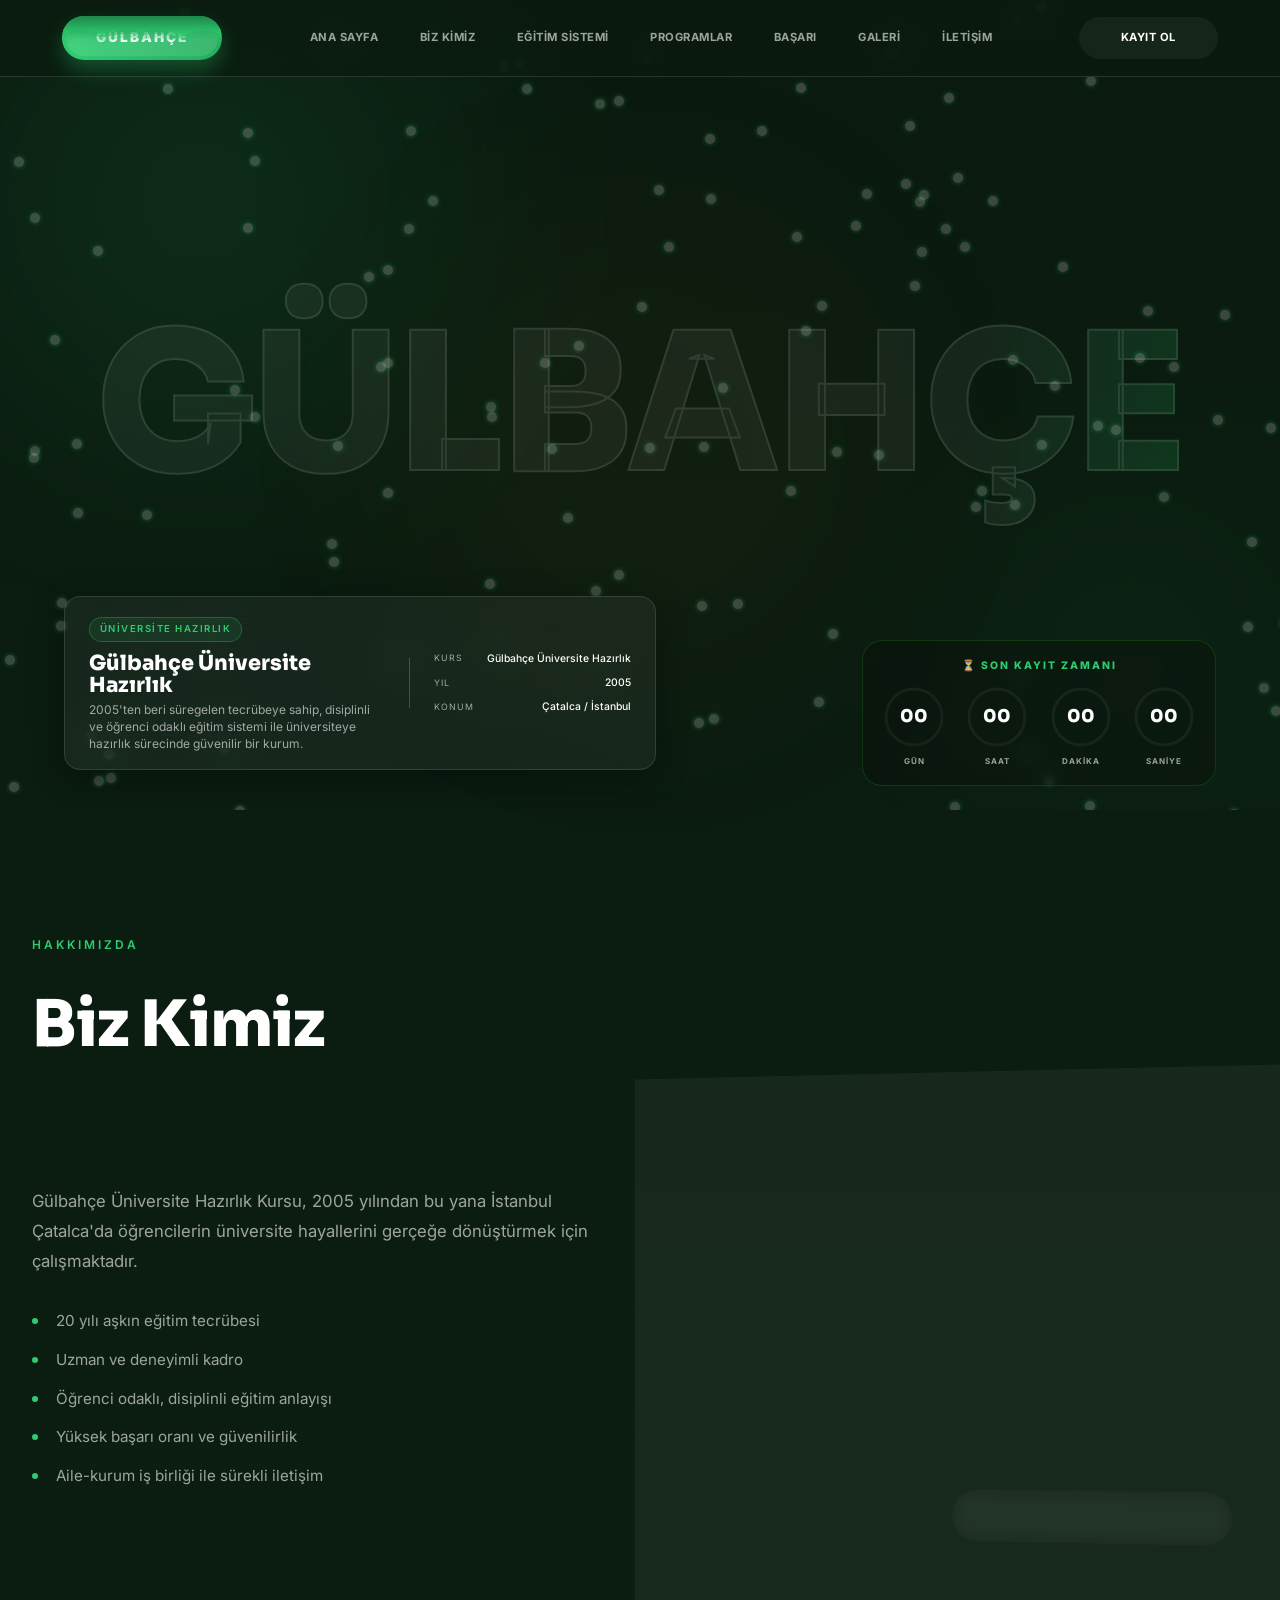
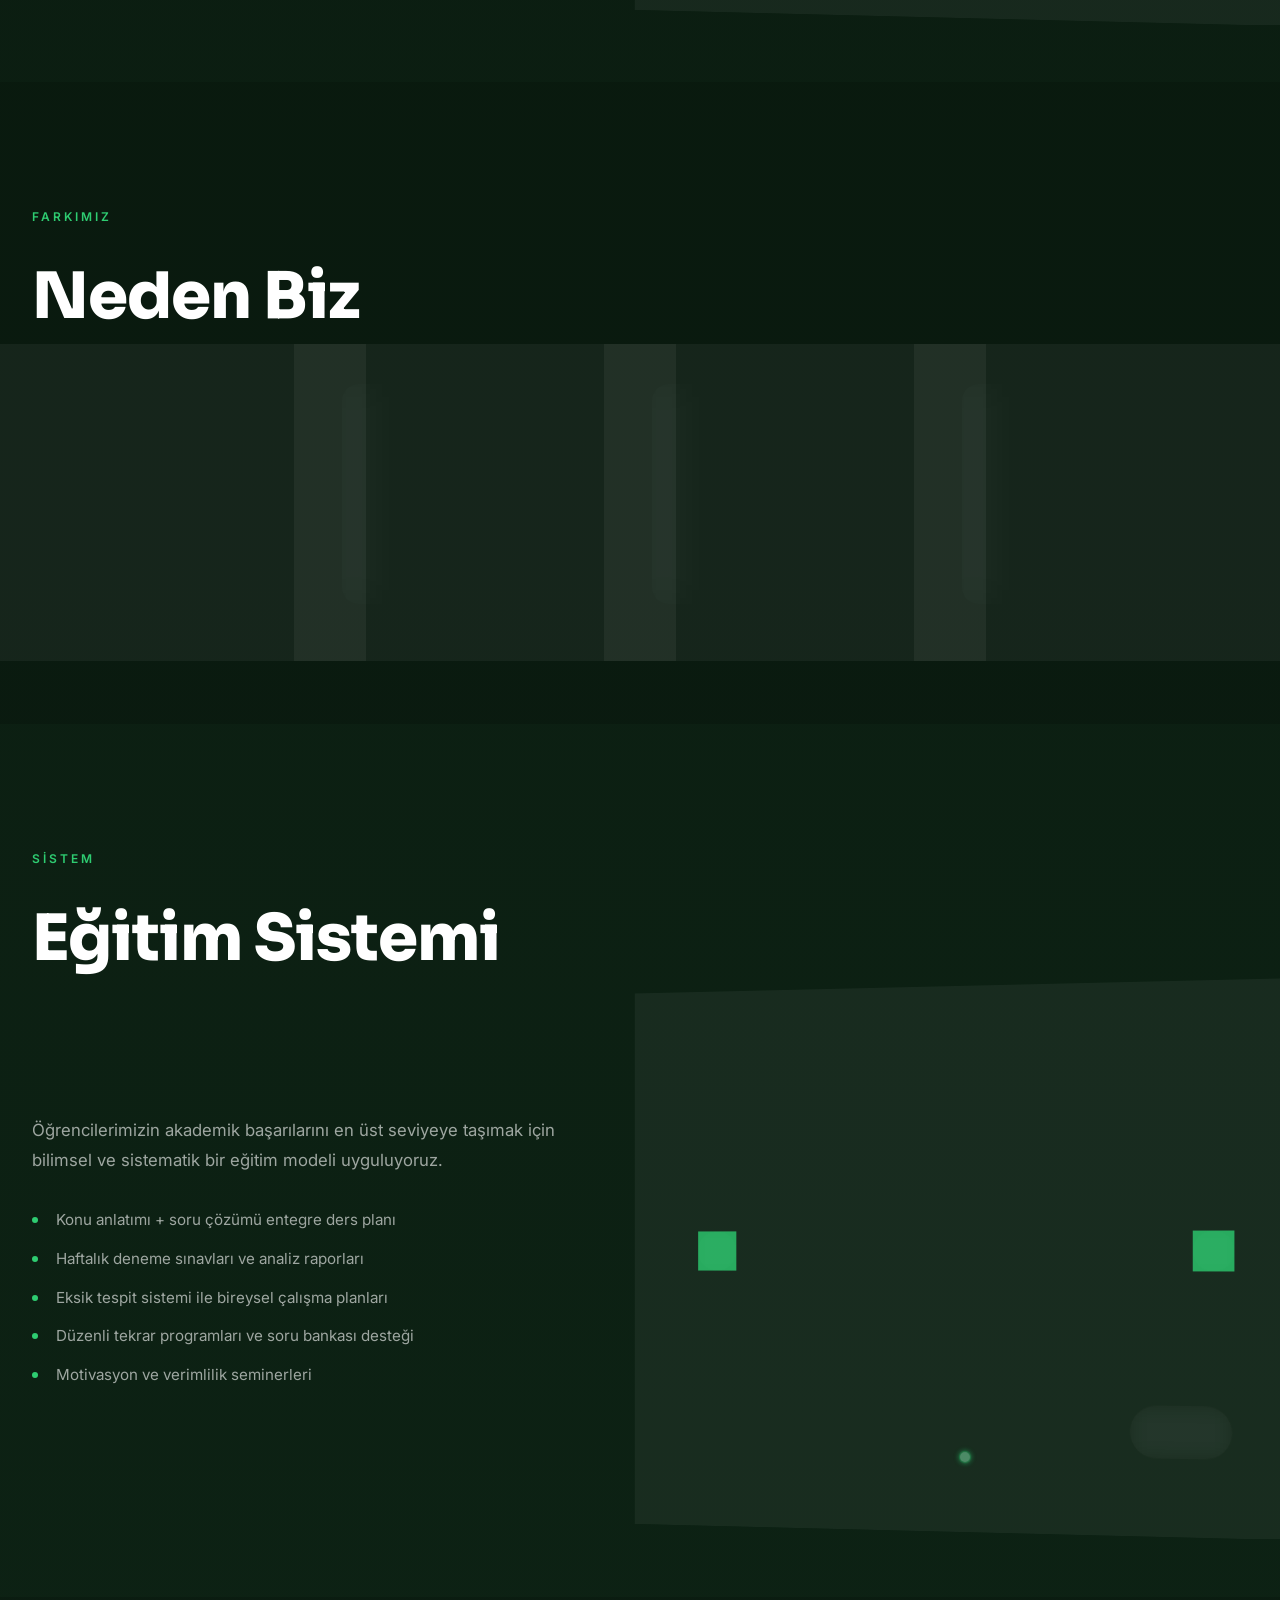
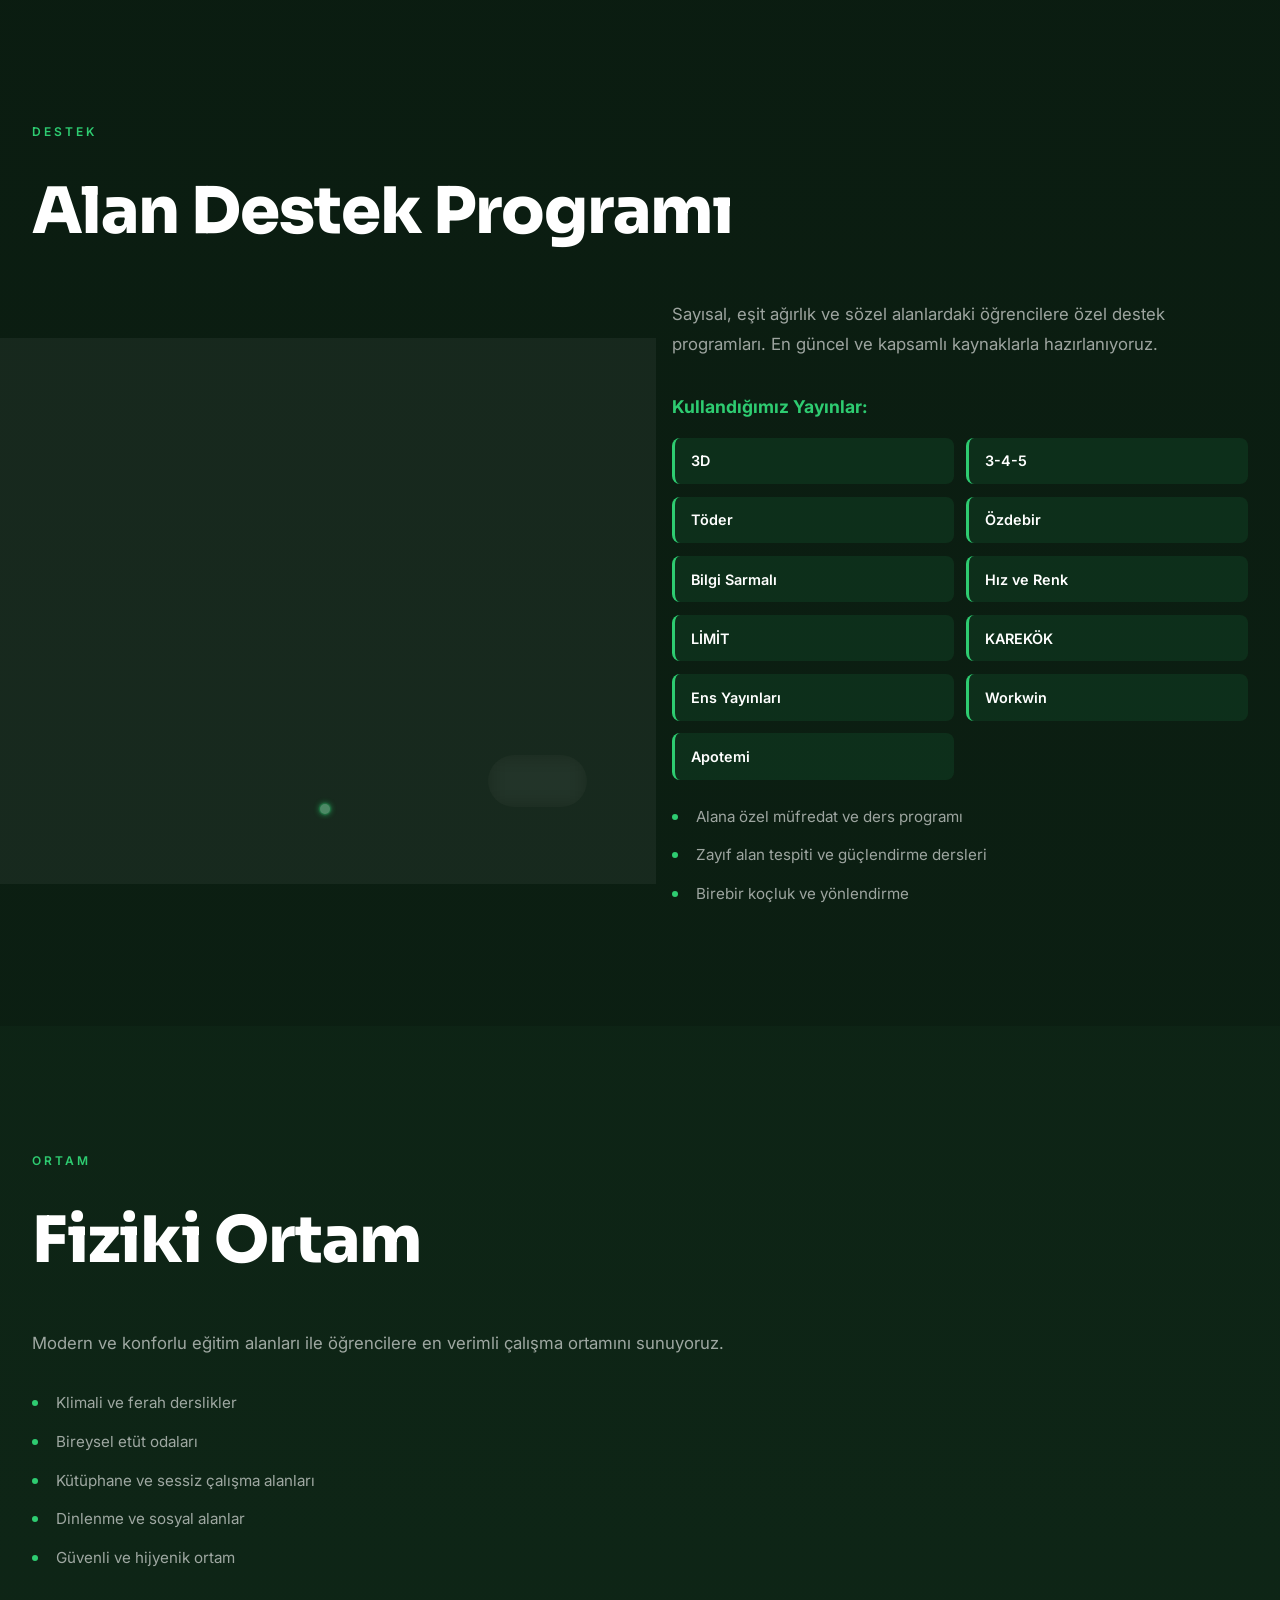
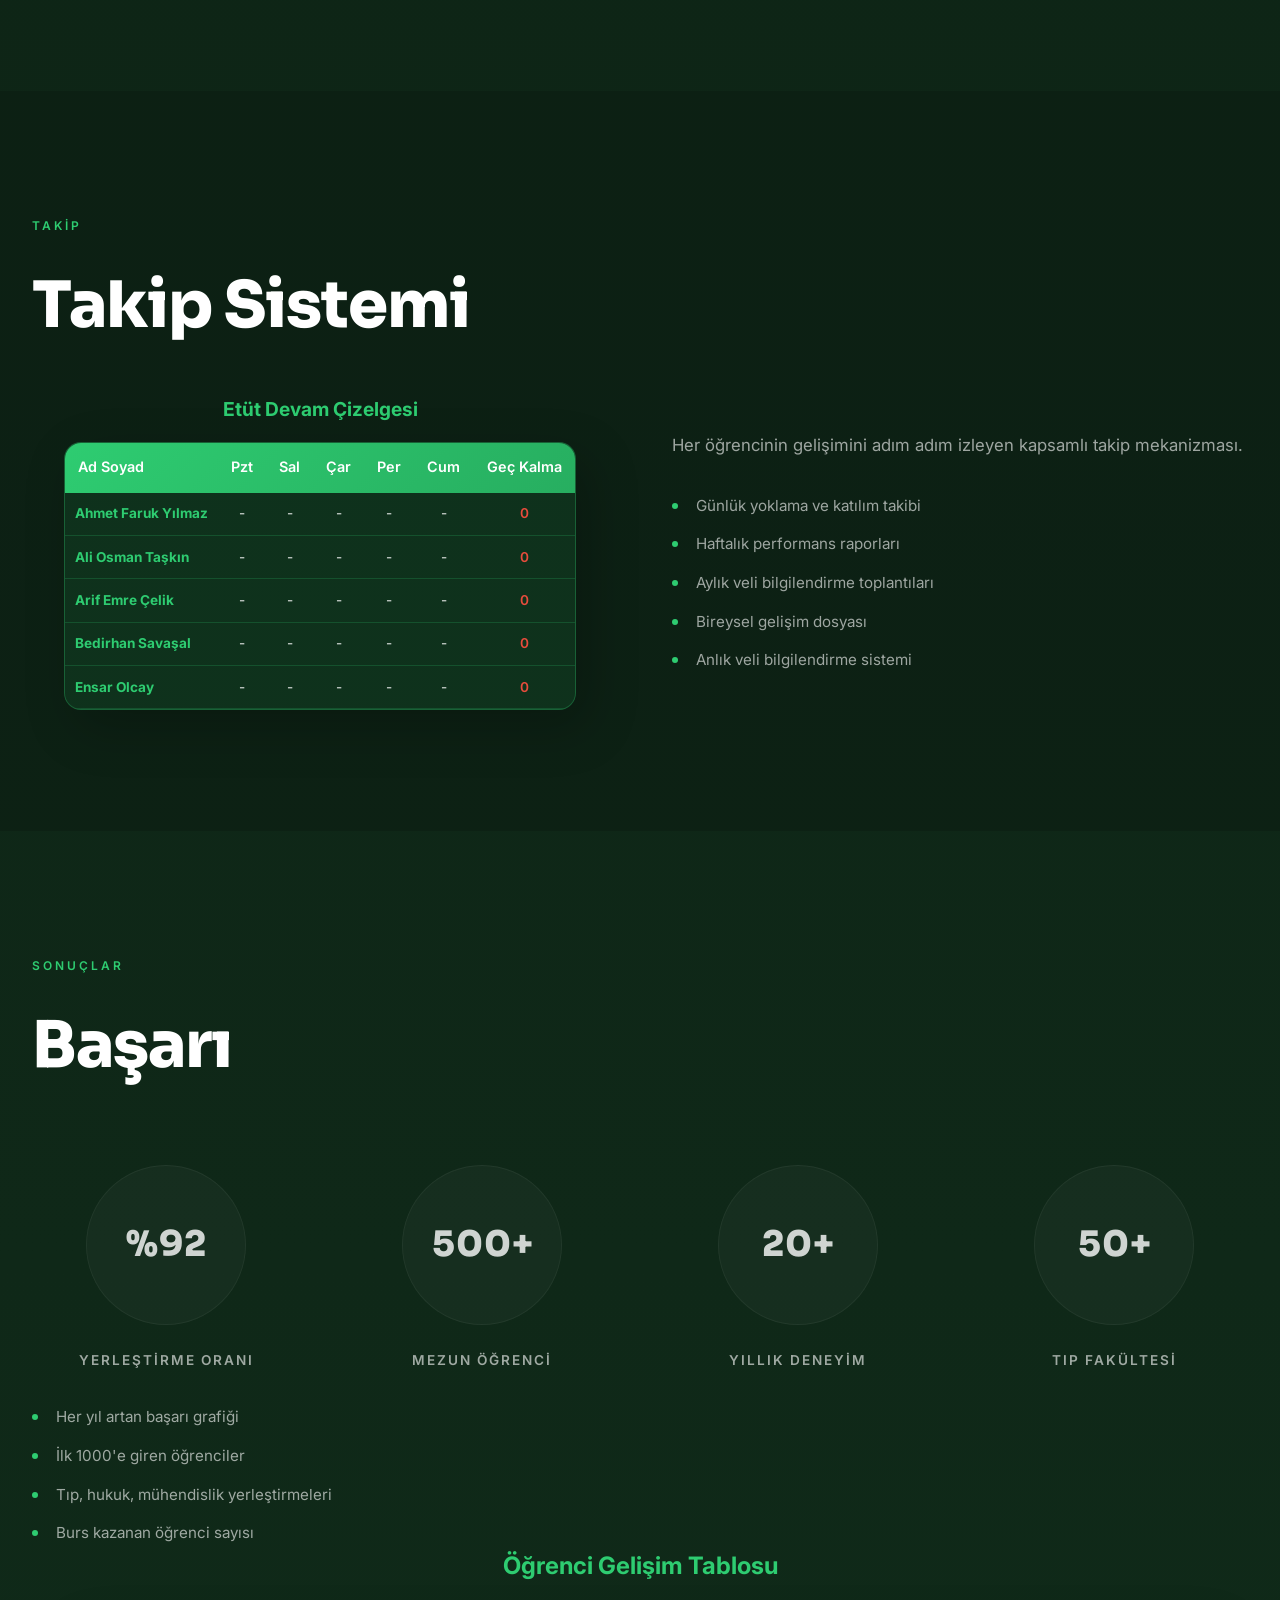
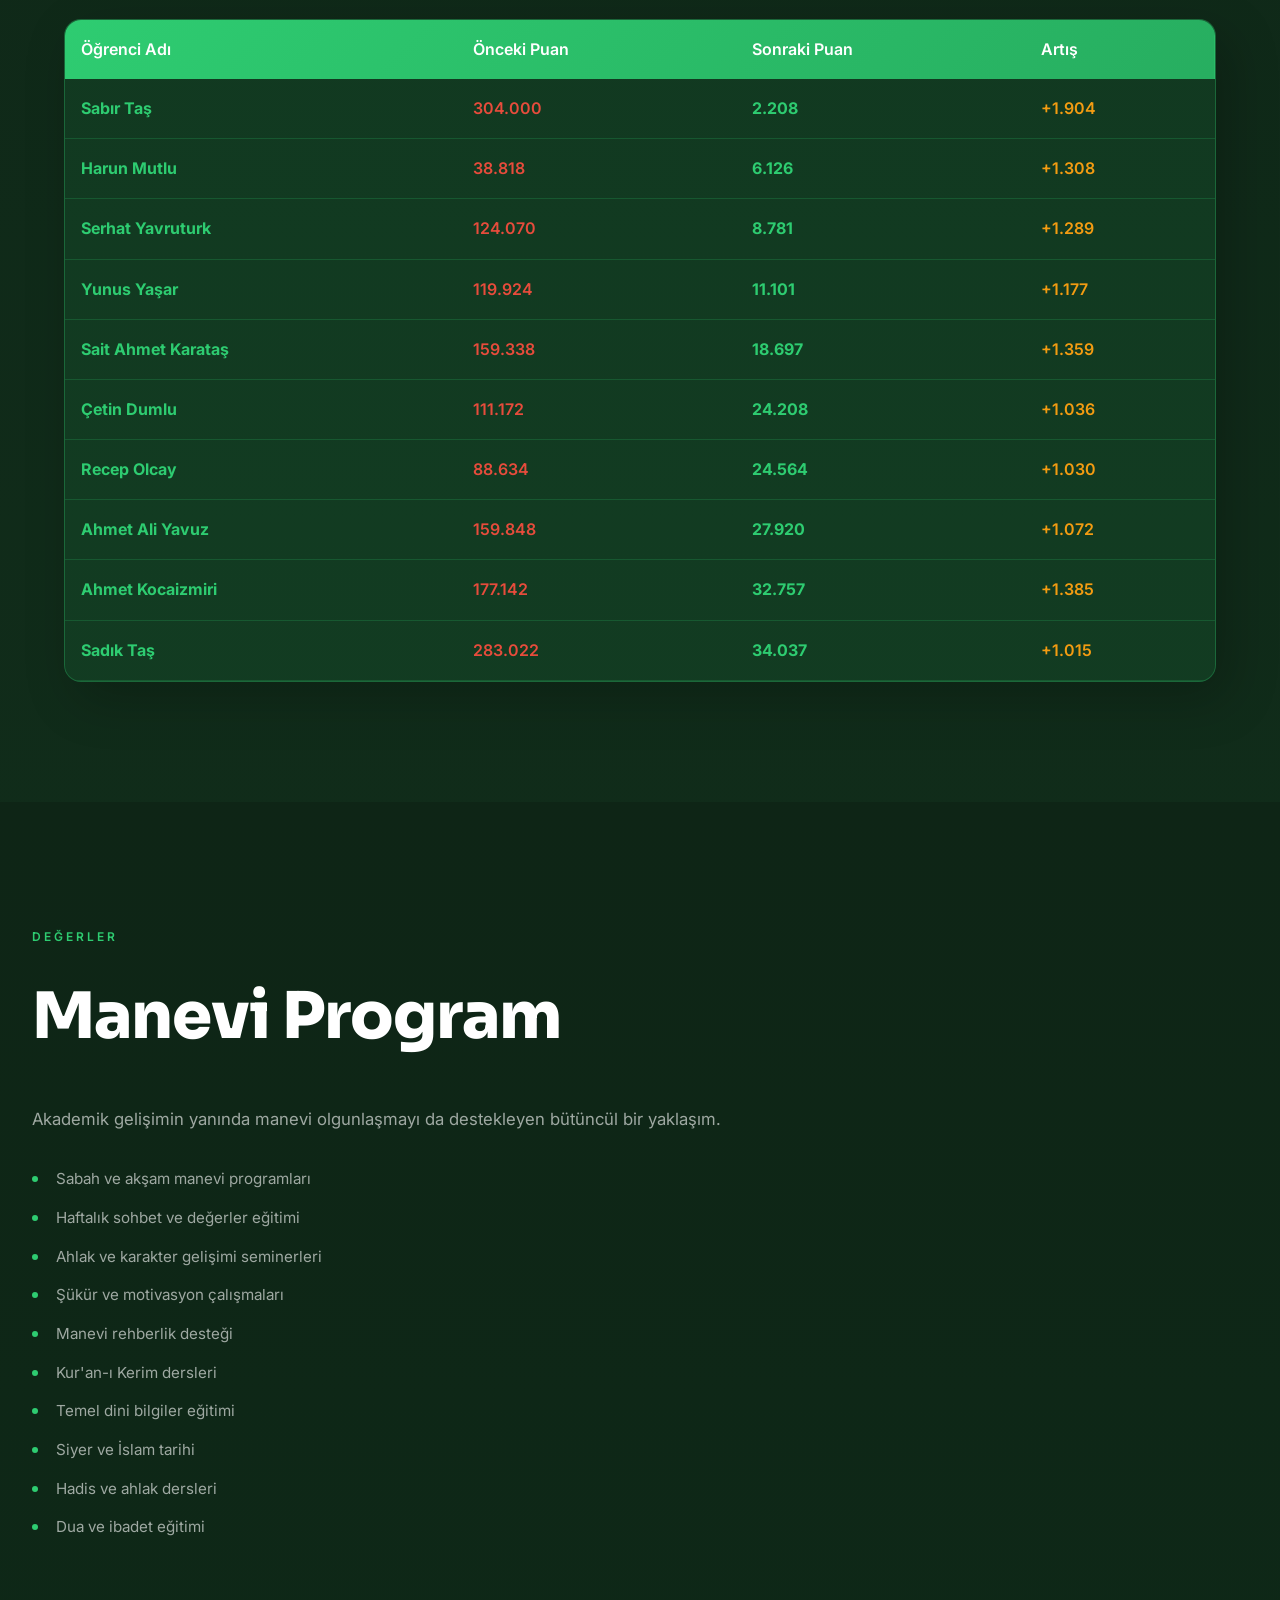
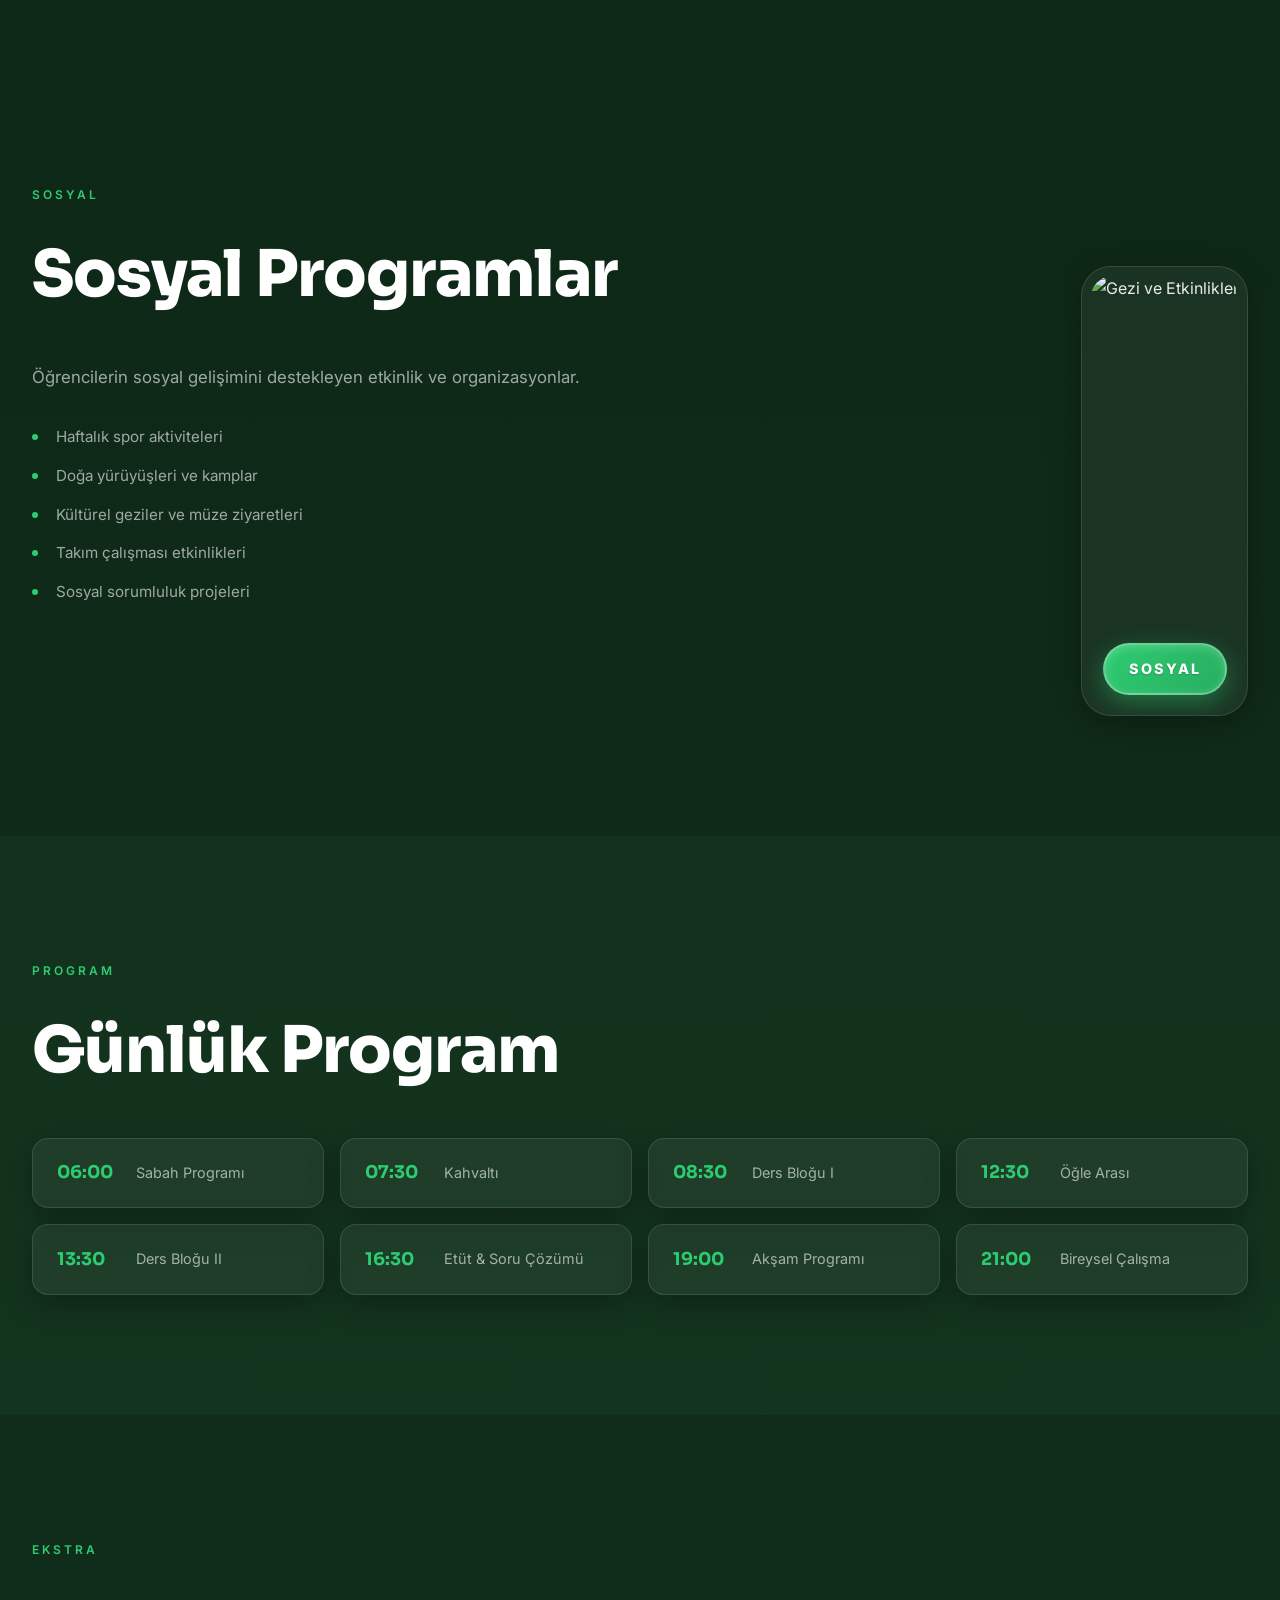
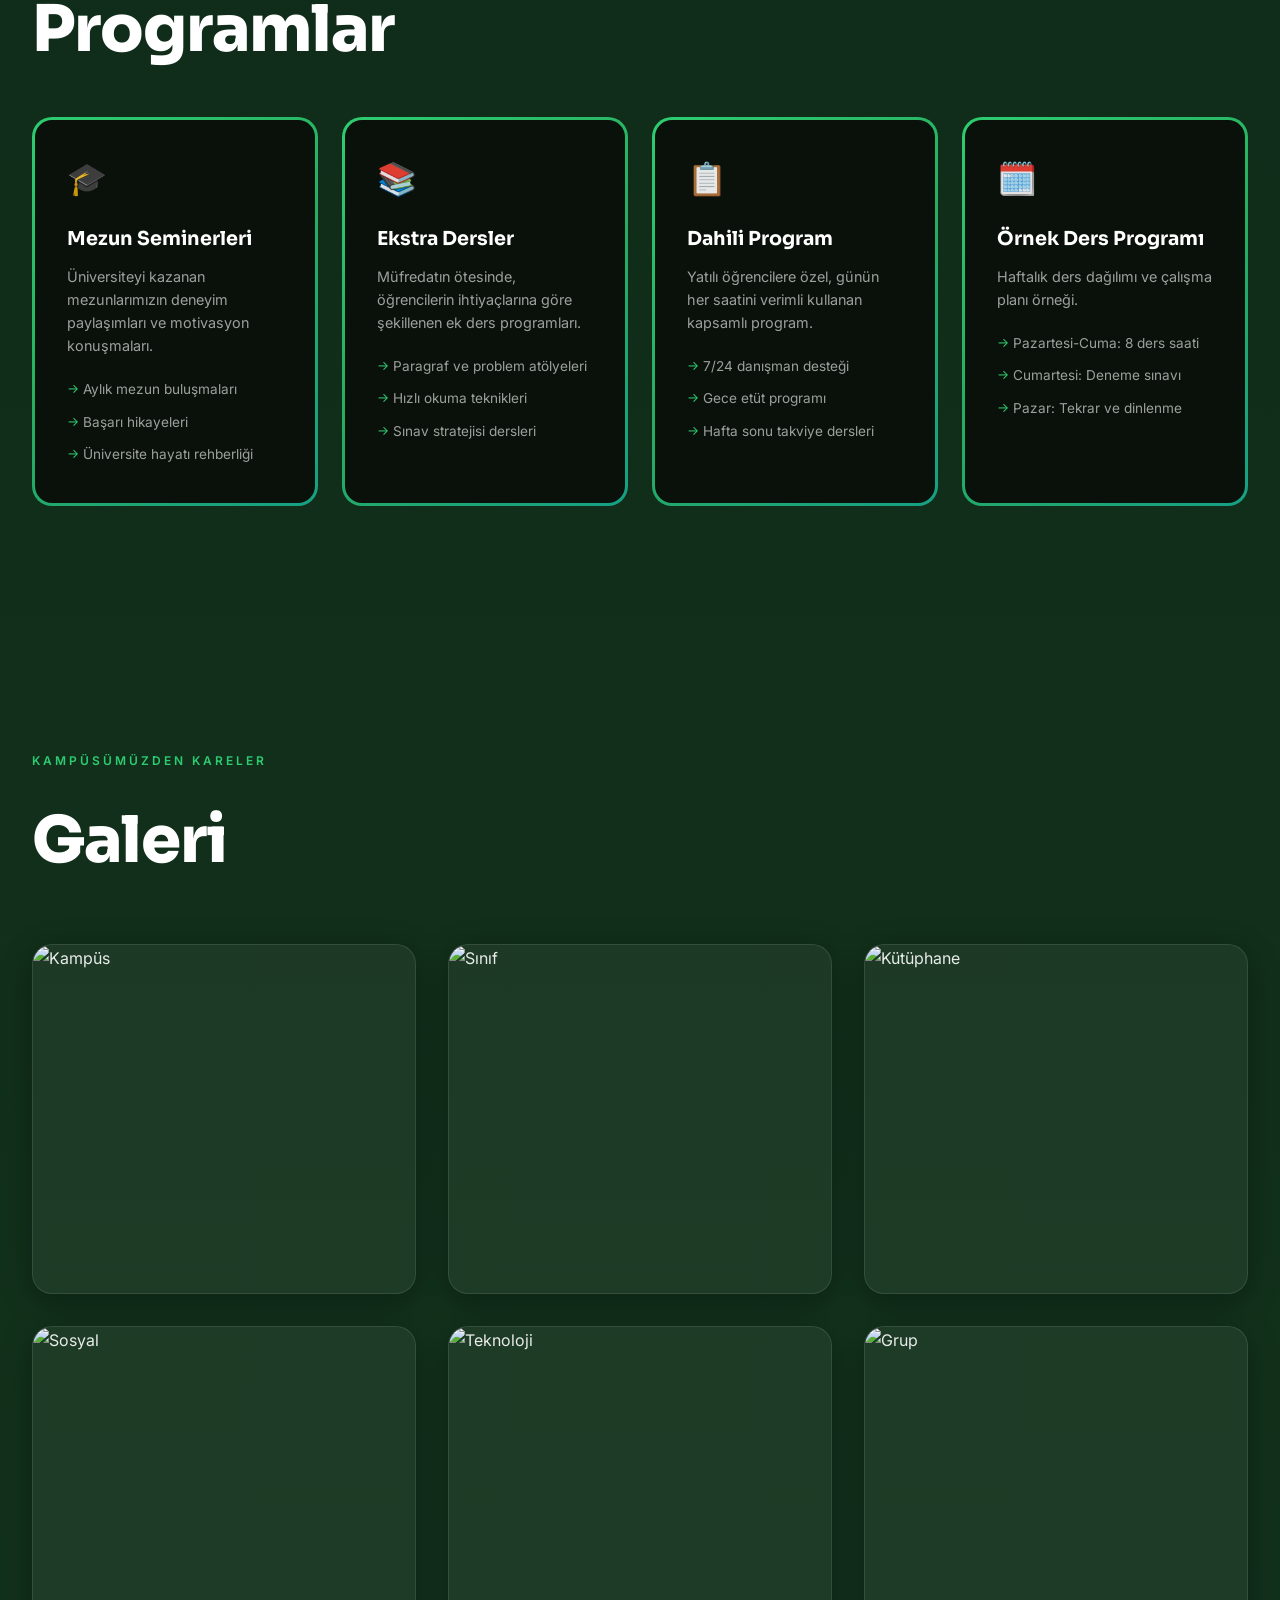
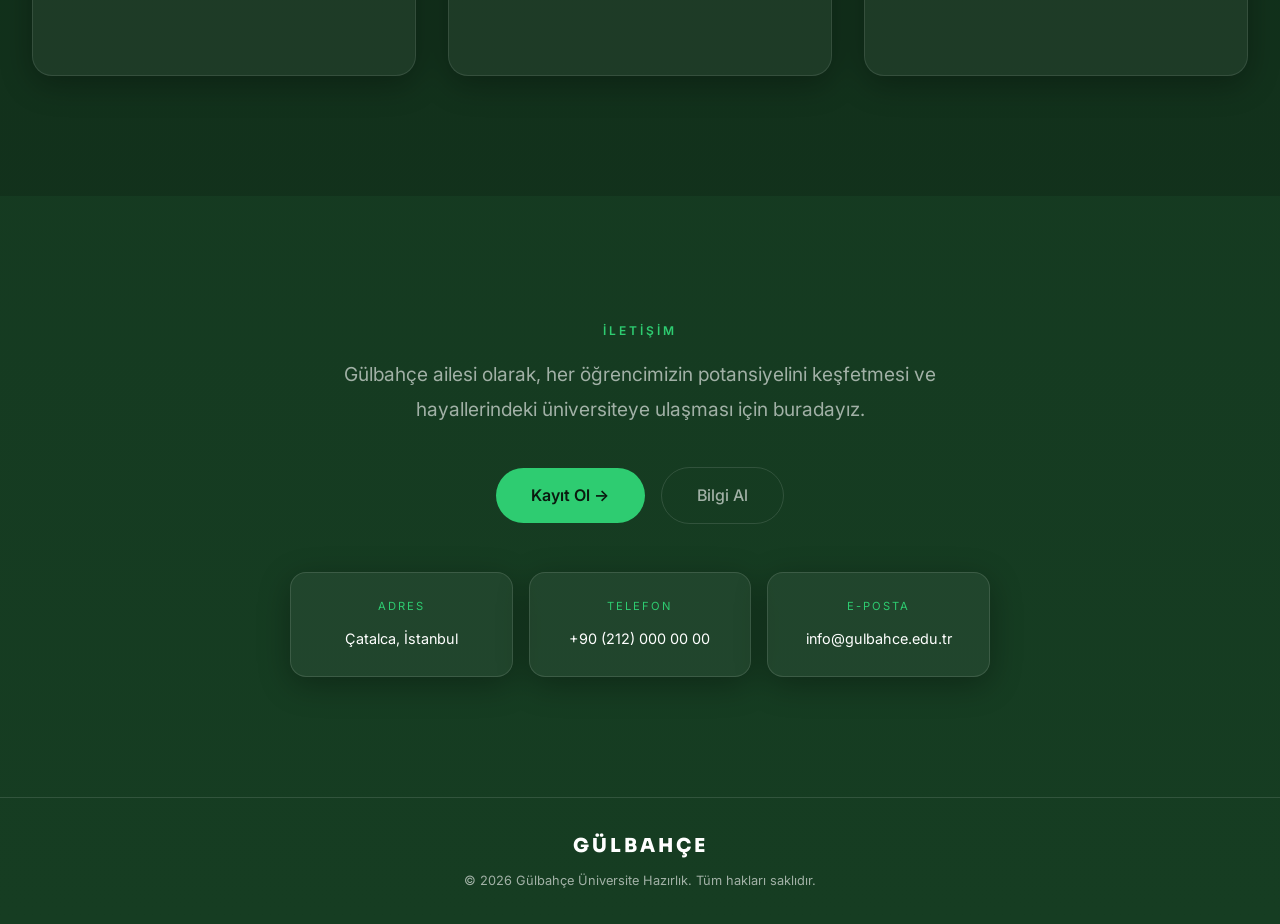
==== commit 5d1685cf: "Add files via upload" ====
--- a/index.html
+++ b/index.html
@@ -112,7 +112,7 @@
                     </a>
                 </li>
                 <li>
-                    <a href="#galeri" class="nav-link" data-section="galeri">
+                    <a href="galeri.html" class="nav-link" data-section="galeri">
                         <span class="button-bg">
                             <span class="button-bg-layers">
                                 <span class="button-bg-layer button-bg-layer-1 -green-1"></span>
@@ -271,7 +271,7 @@
                 </div>
                 <div class="image-content">
                     <div class="about-image-wrapper glass-card">
-                        <img src="https://images.unsplash.com/photo-1523240693567-510e807b9400?auto=format&fit=crop&q=80&w=1000" alt="Hakkımızda">
+                        <img src="images/hakkimizda.jpg" alt="Gülbahçe Binası">
                         <div class="image-badge">Sınav Hazırlık Uzmanı</div>
                     </div>
                 </div>
@@ -338,18 +338,41 @@
         <div class="section-container reveal">
             <span class="section-label">Sistem</span>
             <h2 class="section-title">Eğitim Sistemi</h2>
-            <div class="section-content">
-                <p class="section-text">
-                    Öğrencilerimizin akademik başarılarını en üst seviyeye taşımak için 
-                    bilimsel ve sistematik bir eğitim modeli uyguluyoruz.
-                </p>
-                <ul class="section-list">
-                    <li>Konu anlatımı + soru çözümü entegre ders planı</li>
-                    <li>Haftalık deneme sınavları ve analiz raporları</li>
-                    <li>Eksik tespit sistemi ile bireysel çalışma planları</li>
-                    <li>Düzenli tekrar programları ve soru bankası desteği</li>
-                    <li>Motivasyon ve verimlilik seminerleri</li>
-                </ul>
+            <div class="section-content split-layout">
+                <div class="text-content">
+                    <p class="section-text">
+                        Öğrencilerimizin akademik başarılarını en üst seviyeye taşımak için 
+                        bilimsel ve sistematik bir eğitim modeli uyguluyoruz.
+                    </p>
+                    <ul class="section-list">
+                        <li>Konu anlatımı + soru çözümü entegre ders planı</li>
+                        <li>Haftalık deneme sınavları ve analiz raporları</li>
+                        <li>Eksik tespit sistemi ile bireysel çalışma planları</li>
+                        <li>Düzenli tekrar programları ve soru bankası desteği</li>
+                        <li>Motivasyon ve verimlilik seminerleri</li>
+                    </ul>
+                </div>
+                <div class="image-content">
+                    <div class="about-image-wrapper glass-card image-slider">
+                        <div class="slider-container">
+                            <div class="slider-wrapper">
+                                <div class="slide active">
+                                    <img src="images/etüt-2-.jpg" alt="Etüt 1">
+                                </div>
+                                <div class="slide">
+                                    <img src="images/etut-foto.jpg" alt="Etüt 2">
+                                </div>
+                            </div>
+                            <button class="slider-btn slider-prev" onclick="changeSlide(-1)">❮</button>
+                            <button class="slider-btn slider-next" onclick="changeSlide(1)">❯</button>
+                            <div class="slider-dots">
+                                <span class="dot active" onclick="currentSlide(0)"></span>
+                                <span class="dot" onclick="currentSlide(1)"></span>
+                            </div>
+                        </div>
+                        <div class="image-badge" style="background: linear-gradient(135deg, #2ecc71, #27ae60);">ETÜT</div>
+                    </div>
+                </div>
             </div>
         </div>
     </section>
@@ -359,17 +382,79 @@
         <div class="section-container reveal">
             <span class="section-label">Destek</span>
             <h2 class="section-title">Alan Destek Programı</h2>
-            <div class="section-content">
-                <p class="section-text">
-                    Sayısal, eşit ağırlık ve sözel alanlardaki öğrencilere özel destek programları.
-                </p>
-                <ul class="section-list">
-                    <li>Alana özel müfredat ve ders programı</li>
-                    <li>Zayıf alan tespiti ve güçlendirme dersleri</li>
-                    <li>Birebir koçluk ve yönlendirme</li>
-                    <li>Küçük grup çalışmaları</li>
-                    <li>Alan bazlı deneme sınavları</li>
-                </ul>
+            <div class="section-content split-layout">
+                <!-- Sol taraf - Deneme Slider -->
+                <div class="image-content" style="order: 1;">
+                    <div class="about-image-wrapper glass-card image-slider" style="transform: perspective(1000px) rotateX(0deg) rotateY(0deg) translateY(0px);">
+                        <div class="slider-container">
+                            <div class="slider-wrapper">
+                                <div class="slide active">
+                                    <img src="images/deneme fotod,rafı.jpg" alt="Deneme 1">
+                                </div>
+                                <div class="slide">
+                                    <img src="images/deneme fotod,rafı.jpg" alt="Deneme 2">
+                                </div>
+                            </div>
+                            <div class="slider-dots">
+                                <span class="dot active" onclick="currentSlide(0)"></span>
+                                <span class="dot" onclick="currentSlide(1)"></span>
+                            </div>
+                        </div>
+                        <div class="image-badge" style="background: linear-gradient(135deg, #2ecc71, #27ae60);">DENE</div>
+                    </div>
+                </div>
+                
+                <!-- Sağ taraf - Yayın listesi -->
+                <div class="text-content" style="order: 2;">
+                    <p class="section-text">
+                        Sayısal, eşit ağırlık ve sözel alanlardaki öğrencilere özel destek programları. 
+                        En güncel ve kapsamlı kaynaklarla hazırlanıyoruz.
+                    </p>
+                    
+                    <h3 style="color: #2ecc71; font-size: 1.1rem; margin: 1.5rem 0 1rem; font-weight: 700;">Kullandığımız Yayınlar:</h3>
+                    
+                    <div style="display: grid; grid-template-columns: 1fr 1fr; gap: 0.8rem;">
+                        <div style="background: rgba(46,204,113,0.1); padding: 0.6rem 1rem; border-radius: 8px; border-left: 3px solid #2ecc71;">
+                            <span style="color: white; font-weight: 600; font-size: 0.9rem;">3D</span>
+                        </div>
+                        <div style="background: rgba(46,204,113,0.1); padding: 0.6rem 1rem; border-radius: 8px; border-left: 3px solid #2ecc71;">
+                            <span style="color: white; font-weight: 600; font-size: 0.9rem;">3-4-5</span>
+                        </div>
+                        <div style="background: rgba(46,204,113,0.1); padding: 0.6rem 1rem; border-radius: 8px; border-left: 3px solid #2ecc71;">
+                            <span style="color: white; font-weight: 600; font-size: 0.9rem;">Töder</span>
+                        </div>
+                        <div style="background: rgba(46,204,113,0.1); padding: 0.6rem 1rem; border-radius: 8px; border-left: 3px solid #2ecc71;">
+                            <span style="color: white; font-weight: 600; font-size: 0.9rem;">Özdebir</span>
+                        </div>
+                        <div style="background: rgba(46,204,113,0.1); padding: 0.6rem 1rem; border-radius: 8px; border-left: 3px solid #2ecc71;">
+                            <span style="color: white; font-weight: 600; font-size: 0.9rem;">Bilgi Sarmalı</span>
+                        </div>
+                        <div style="background: rgba(46,204,113,0.1); padding: 0.6rem 1rem; border-radius: 8px; border-left: 3px solid #2ecc71;">
+                            <span style="color: white; font-weight: 600; font-size: 0.9rem;">Hız ve Renk</span>
+                        </div>
+                        <div style="background: rgba(46,204,113,0.1); padding: 0.6rem 1rem; border-radius: 8px; border-left: 3px solid #2ecc71;">
+                            <span style="color: white; font-weight: 600; font-size: 0.9rem;">LİMİT</span>
+                        </div>
+                        <div style="background: rgba(46,204,113,0.1); padding: 0.6rem 1rem; border-radius: 8px; border-left: 3px solid #2ecc71;">
+                            <span style="color: white; font-weight: 600; font-size: 0.9rem;">KAREKÖK</span>
+                        </div>
+                        <div style="background: rgba(46,204,113,0.1); padding: 0.6rem 1rem; border-radius: 8px; border-left: 3px solid #2ecc71;">
+                            <span style="color: white; font-weight: 600; font-size: 0.9rem;">Ens Yayınları</span>
+                        </div>
+                        <div style="background: rgba(46,204,113,0.1); padding: 0.6rem 1rem; border-radius: 8px; border-left: 3px solid #2ecc71;">
+                            <span style="color: white; font-weight: 600; font-size: 0.9rem;">Workwin</span>
+                        </div>
+                        <div style="background: rgba(46,204,113,0.1); padding: 0.6rem 1rem; border-radius: 8px; border-left: 3px solid #2ecc71;">
+                            <span style="color: white; font-weight: 600; font-size: 0.9rem;">Apotemi</span>
+                        </div>
+                    </div>
+                    
+                    <ul class="section-list" style="margin-top: 1.5rem;">
+                        <li>Alana özel müfredat ve ders programı</li>
+                        <li>Zayıf alan tespiti ve güçlendirme dersleri</li>
+                        <li>Birebir koçluk ve yönlendirme</li>
+                    </ul>
+                </div>
             </div>
         </div>
     </section>
@@ -399,17 +484,89 @@
         <div class="section-container reveal">
             <span class="section-label">Takip</span>
             <h2 class="section-title">Takip Sistemi</h2>
-            <div class="section-content">
-                <p class="section-text">
-                    Her öğrencinin gelişimini adım adım izleyen kapsamlı takip mekanizması.
-                </p>
-                <ul class="section-list">
-                    <li>Günlük yoklama ve katılım takibi</li>
-                    <li>Haftalık performans raporları</li>
-                    <li>Aylık veli bilgilendirme toplantıları</li>
-                    <li>Bireysel gelişim dosyası</li>
-                    <li>Anlık veli bilgilendirme sistemi</li>
-                </ul>
+            <div class="section-content split-layout">
+                <!-- Sol taraf - Metinler -->
+                <div class="text-content" style="order: 2;">
+                    <p class="section-text">
+                        Her öğrencinin gelişimini adım adım izleyen kapsamlı takip mekanizması.
+                    </p>
+                    <ul class="section-list">
+                        <li>Günlük yoklama ve katılım takibi</li>
+                        <li>Haftalık performans raporları</li>
+                        <li>Aylık veli bilgilendirme toplantıları</li>
+                        <li>Bireysel gelişim dosyası</li>
+                        <li>Anlık veli bilgilendirme sistemi</li>
+                    </ul>
+                </div>
+                
+                <!-- Sağ taraf - Etüt Devam Çizelgesi -->
+                <div class="image-content" style="order: 1; padding-left: -10rem;">
+                    <div class="section-container reveal active">
+                        <h3 style="text-align: center; color: #2ecc71; margin-bottom: 1rem; font-size: 1.2rem;">Etüt Devam Çizelgesi</h3>
+                        <div class="animated-table-card">
+                            <table style="width: 100%; border-collapse: collapse;">
+                                <thead>
+                                    <tr style="background: linear-gradient(135deg, #2ecc71, #27ae60); color: white;">
+                                        <th style="padding: 0.8rem; text-align: left; font-weight: 600; font-size: 0.9rem;">Ad Soyad</th>
+                                        <th style="padding: 0.8rem; text-align: center; font-weight: 600; font-size: 0.9rem;">Pzt</th>
+                                        <th style="padding: 0.8rem; text-align: center; font-weight: 600; font-size: 0.9rem;">Sal</th>
+                                        <th style="padding: 0.8rem; text-align: center; font-weight: 600; font-size: 0.9rem;">Çar</th>
+                                        <th style="padding: 0.8rem; text-align: center; font-weight: 600; font-size: 0.9rem;">Per</th>
+                                        <th style="padding: 0.8rem; text-align: center; font-weight: 600; font-size: 0.9rem;">Cum</th>
+                                        <th style="padding: 0.8rem; text-align: center; font-weight: 600; font-size: 0.9rem;">Geç Kalma</th>
+                                    </tr>
+                                </thead>
+                                <tbody>
+                                    <tr>
+                                        <td style="padding: 0.6rem; border-bottom: 1px solid rgba(46, 204, 113, 0.2); color: #2ecc71; font-weight: 700; font-size: 0.85rem;">Ahmet Faruk Yılmaz</td>
+                                        <td style="padding: 0.6rem; border-bottom: 1px solid rgba(46, 204, 113, 0.2); text-align: center; font-size: 0.85rem;">-</td>
+                                        <td style="padding: 0.6rem; border-bottom: 1px solid rgba(46, 204, 113, 0.2); text-align: center; font-size: 0.85rem;">-</td>
+                                        <td style="padding: 0.6rem; border-bottom: 1px solid rgba(46, 204, 113, 0.2); text-align: center; font-size: 0.85rem;">-</td>
+                                        <td style="padding: 0.6rem; border-bottom: 1px solid rgba(46, 204, 113, 0.2); text-align: center; font-size: 0.85rem;">-</td>
+                                        <td style="padding: 0.6rem; border-bottom: 1px solid rgba(46, 204, 113, 0.2); text-align: center; font-size: 0.85rem;">-</td>
+                                        <td style="padding: 0.6rem; border-bottom: 1px solid rgba(46, 204, 113, 0.2); color: #e74c3c; font-weight: 600; text-align: center; font-size: 0.85rem;">0</td>
+                                    </tr>
+                                    <tr>
+                                        <td style="padding: 0.6rem; border-bottom: 1px solid rgba(46, 204, 113, 0.2); color: #2ecc71; font-weight: 700; font-size: 0.85rem;">Ali Osman Taşkın</td>
+                                        <td style="padding: 0.6rem; border-bottom: 1px solid rgba(46, 204, 113, 0.2); text-align: center; font-size: 0.85rem;">-</td>
+                                        <td style="padding: 0.6rem; border-bottom: 1px solid rgba(46, 204, 113, 0.2); text-align: center; font-size: 0.85rem;">-</td>
+                                        <td style="padding: 0.6rem; border-bottom: 1px solid rgba(46, 204, 113, 0.2); text-align: center; font-size: 0.85rem;">-</td>
+                                        <td style="padding: 0.6rem; border-bottom: 1px solid rgba(46, 204, 113, 0.2); text-align: center; font-size: 0.85rem;">-</td>
+                                        <td style="padding: 0.6rem; border-bottom: 1px solid rgba(46, 204, 113, 0.2); text-align: center; font-size: 0.85rem;">-</td>
+                                        <td style="padding: 0.6rem; border-bottom: 1px solid rgba(46, 204, 113, 0.2); color: #e74c3c; font-weight: 600; text-align: center; font-size: 0.85rem;">0</td>
+                                    </tr>
+                                    <tr>
+                                        <td style="padding: 0.6rem; border-bottom: 1px solid rgba(46, 204, 113, 0.2); color: #2ecc71; font-weight: 700; font-size: 0.85rem;">Arif Emre Çelik</td>
+                                        <td style="padding: 0.6rem; border-bottom: 1px solid rgba(46, 204, 113, 0.2); text-align: center; font-size: 0.85rem;">-</td>
+                                        <td style="padding: 0.6rem; border-bottom: 1px solid rgba(46, 204, 113, 0.2); text-align: center; font-size: 0.85rem;">-</td>
+                                        <td style="padding: 0.6rem; border-bottom: 1px solid rgba(46, 204, 113, 0.2); text-align: center; font-size: 0.85rem;">-</td>
+                                        <td style="padding: 0.6rem; border-bottom: 1px solid rgba(46, 204, 113, 0.2); text-align: center; font-size: 0.85rem;">-</td>
+                                        <td style="padding: 0.6rem; border-bottom: 1px solid rgba(46, 204, 113, 0.2); text-align: center; font-size: 0.85rem;">-</td>
+                                        <td style="padding: 0.6rem; border-bottom: 1px solid rgba(46, 204, 113, 0.2); color: #e74c3c; font-weight: 600; text-align: center; font-size: 0.85rem;">0</td>
+                                    </tr>
+                                    <tr>
+                                        <td style="padding: 0.6rem; border-bottom: 1px solid rgba(46, 204, 113, 0.2); color: #2ecc71; font-weight: 700; font-size: 0.85rem;">Bedirhan Savaşal</td>
+                                        <td style="padding: 0.6rem; border-bottom: 1px solid rgba(46, 204, 113, 0.2); text-align: center; font-size: 0.85rem;">-</td>
+                                        <td style="padding: 0.6rem; border-bottom: 1px solid rgba(46, 204, 113, 0.2); text-align: center; font-size: 0.85rem;">-</td>
+                                        <td style="padding: 0.6rem; border-bottom: 1px solid rgba(46, 204, 113, 0.2); text-align: center; font-size: 0.85rem;">-</td>
+                                        <td style="padding: 0.6rem; border-bottom: 1px solid rgba(46, 204, 113, 0.2); text-align: center; font-size: 0.85rem;">-</td>
+                                        <td style="padding: 0.6rem; border-bottom: 1px solid rgba(46, 204, 113, 0.2); text-align: center; font-size: 0.85rem;">-</td>
+                                        <td style="padding: 0.6rem; border-bottom: 1px solid rgba(46, 204, 113, 0.2); color: #e74c3c; font-weight: 600; text-align: center; font-size: 0.85rem;">0</td>
+                                    </tr>
+                                    <tr>
+                                        <td style="padding: 0.6rem; border-bottom: 1px solid rgba(46, 204, 113, 0.2); color: #2ecc71; font-weight: 700; font-size: 0.85rem;">Ensar Olcay</td>
+                                        <td style="padding: 0.6rem; border-bottom: 1px solid rgba(46, 204, 113, 0.2); text-align: center; font-size: 0.85rem;">-</td>
+                                        <td style="padding: 0.6rem; border-bottom: 1px solid rgba(46, 204, 113, 0.2); text-align: center; font-size: 0.85rem;">-</td>
+                                        <td style="padding: 0.6rem; border-bottom: 1px solid rgba(46, 204, 113, 0.2); text-align: center; font-size: 0.85rem;">-</td>
+                                        <td style="padding: 0.6rem; border-bottom: 1px solid rgba(46, 204, 113, 0.2); text-align: center; font-size: 0.85rem;">-</td>
+                                        <td style="padding: 0.6rem; border-bottom: 1px solid rgba(46, 204, 113, 0.2); text-align: center; font-size: 0.85rem;">-</td>
+                                        <td style="padding: 0.6rem; border-bottom: 1px solid rgba(46, 204, 113, 0.2); color: #e74c3c; font-weight: 600; text-align: center; font-size: 0.85rem;">0</td>
+                                    </tr>
+                                </tbody>
+                            </table>
+                        </div>
+                    </div>
+                </div>
             </div>
         </div>
     </section>
@@ -476,8 +633,89 @@
                 <li>Tıp, hukuk, mühendislik yerleştirmeleri</li>
                 <li>Burs kazanan öğrenci sayısı</li>
             </ul>
-        </div>
-    </section>
+            
+        <div class="section-container reveal">
+            <h3 style="text-align: center; color: #2ecc71; margin-bottom: 2rem; font-size: 1.5rem;">Öğrenci Gelişim Tablosu</h3>
+            <div class="animated-table-card">
+                <table style="width: 100%; border-collapse: collapse;">
+                            <thead>
+                                <tr style="background: linear-gradient(135deg, #2ecc71, #27ae60); color: white;">
+                                    <th style="padding: 1rem; text-align: left; font-weight: 600;">Öğrenci Adı</th>
+                                    <th style="padding: 1rem; text-align: left; font-weight: 600;">Önceki Puan</th>
+                                    <th style="padding: 1rem; text-align: left; font-weight: 600;">Sonraki Puan</th>
+                                    <th style="padding: 1rem; text-align: left; font-weight: 600;">Artış</th>
+                                </tr>
+                            </thead>
+                            <tbody>
+                                <tr>
+                                    <td style="padding: 1rem; border-bottom: 1px solid rgba(46, 204, 113, 0.2); color: #2ecc71; font-weight: 700;">Sabır Taş</td>
+                                    <td style="padding: 1rem; border-bottom: 1px solid rgba(46, 204, 113, 0.2); color: #e74c3c; font-weight: 600;">304.000</td>
+                                    <td style="padding: 1rem; border-bottom: 1px solid rgba(46, 204, 113, 0.2); color: #2ecc71; font-weight: 700;">2.208</td>
+                                    <td style="padding: 1rem; border-bottom: 1px solid rgba(46, 204, 113, 0.2); color: #f39c12; font-weight: 600;">+1.904</td>
+                                </tr>
+                                <tr>
+                                    <td style="padding: 1rem; border-bottom: 1px solid rgba(46, 204, 113, 0.2); color: #2ecc71; font-weight: 700;">Harun Mutlu</td>
+                                    <td style="padding: 1rem; border-bottom: 1px solid rgba(46, 204, 113, 0.2); color: #e74c3c; font-weight: 600;">38.818</td>
+                                    <td style="padding: 1rem; border-bottom: 1px solid rgba(46, 204, 113, 0.2); color: #2ecc71; font-weight: 700;">6.126</td>
+                                    <td style="padding: 1rem; border-bottom: 1px solid rgba(46, 204, 113, 0.2); color: #f39c12; font-weight: 600;">+1.308</td>
+                                </tr>
+                                <tr>
+                                    <td style="padding: 1rem; border-bottom: 1px solid rgba(46, 204, 113, 0.2); color: #2ecc71; font-weight: 700;">Serhat Yavruturk</td>
+                                    <td style="padding: 1rem; border-bottom: 1px solid rgba(46, 204, 113, 0.2); color: #e74c3c; font-weight: 600;">124.070</td>
+                                    <td style="padding: 1rem; border-bottom: 1px solid rgba(46, 204, 113, 0.2); color: #2ecc71; font-weight: 700;">8.781</td>
+                                    <td style="padding: 1rem; border-bottom: 1px solid rgba(46, 204, 113, 0.2); color: #f39c12; font-weight: 600;">+1.289</td>
+                                </tr>
+                                <tr>
+                                    <td style="padding: 1rem; border-bottom: 1px solid rgba(46, 204, 113, 0.2); color: #2ecc71; font-weight: 700;">Yunus Yaşar</td>
+                                    <td style="padding: 1rem; border-bottom: 1px solid rgba(46, 204, 113, 0.2); color: #e74c3c; font-weight: 600;">119.924</td>
+                                    <td style="padding: 1rem; border-bottom: 1px solid rgba(46, 204, 113, 0.2); color: #2ecc71; font-weight: 700;">11.101</td>
+                                    <td style="padding: 1rem; border-bottom: 1px solid rgba(46, 204, 113, 0.2); color: #f39c12; font-weight: 600;">+1.177</td>
+                                </tr>
+                                <tr>
+                                    <td style="padding: 1rem; border-bottom: 1px solid rgba(46, 204, 113, 0.2); color: #2ecc71; font-weight: 700;">Sait Ahmet Karataş</td>
+                                    <td style="padding: 1rem; border-bottom: 1px solid rgba(46, 204, 113, 0.2); color: #e74c3c; font-weight: 600;">159.338</td>
+                                    <td style="padding: 1rem; border-bottom: 1px solid rgba(46, 204, 113, 0.2); color: #2ecc71; font-weight: 700;">18.697</td>
+                                    <td style="padding: 1rem; border-bottom: 1px solid rgba(46, 204, 113, 0.2); color: #f39c12; font-weight: 600;">+1.359</td>
+                                </tr>
+                                <tr>
+                                    <td style="padding: 1rem; border-bottom: 1px solid rgba(46, 204, 113, 0.2); color: #2ecc71; font-weight: 700;">Çetin Dumlu</td>
+                                    <td style="padding: 1rem; border-bottom: 1px solid rgba(46, 204, 113, 0.2); color: #e74c3c; font-weight: 600;">111.172</td>
+                                    <td style="padding: 1rem; border-bottom: 1px solid rgba(46, 204, 113, 0.2); color: #2ecc71; font-weight: 700;">24.208</td>
+                                    <td style="padding: 1rem; border-bottom: 1px solid rgba(46, 204, 113, 0.2); color: #f39c12; font-weight: 600;">+1.036</td>
+                                </tr>
+                                <tr>
+                                    <td style="padding: 1rem; border-bottom: 1px solid rgba(46, 204, 113, 0.2); color: #2ecc71; font-weight: 700;">Recep Olcay</td>
+                                    <td style="padding: 1rem; border-bottom: 1px solid rgba(46, 204, 113, 0.2); color: #e74c3c; font-weight: 600;">88.634</td>
+                                    <td style="padding: 1rem; border-bottom: 1px solid rgba(46, 204, 113, 0.2); color: #2ecc71; font-weight: 700;">24.564</td>
+                                    <td style="padding: 1rem; border-bottom: 1px solid rgba(46, 204, 113, 0.2); color: #f39c12; font-weight: 600;">+1.030</td>
+                                </tr>
+                                <tr>
+                                    <td style="padding: 1rem; border-bottom: 1px solid rgba(46, 204, 113, 0.2); color: #2ecc71; font-weight: 700;">Ahmet Ali Yavuz</td>
+                                    <td style="padding: 1rem; border-bottom: 1px solid rgba(46, 204, 113, 0.2); color: #e74c3c; font-weight: 600;">159.848</td>
+                                    <td style="padding: 1rem; border-bottom: 1px solid rgba(46, 204, 113, 0.2); color: #2ecc71; font-weight: 700;">27.920</td>
+                                    <td style="padding: 1rem; border-bottom: 1px solid rgba(46, 204, 113, 0.2); color: #f39c12; font-weight: 600;">+1.072</td>
+                                </tr>
+                                <tr>
+                                    <td style="padding: 1rem; border-bottom: 1px solid rgba(46, 204, 113, 0.2); color: #2ecc71; font-weight: 700;">Ahmet Kocaizmiri</td>
+                                    <td style="padding: 1rem; border-bottom: 1px solid rgba(46, 204, 113, 0.2); color: #e74c3c; font-weight: 600;">177.142</td>
+                                    <td style="padding: 1rem; border-bottom: 1px solid rgba(46, 204, 113, 0.2); color: #2ecc71; font-weight: 700;">32.757</td>
+                                    <td style="padding: 1rem; border-bottom: 1px solid rgba(46, 204, 113, 0.2); color: #f39c12; font-weight: 600;">+1.385</td>
+                                </tr>
+                                <tr>
+                                    <td style="padding: 1rem; border-bottom: 1px solid rgba(46, 204, 113, 0.2); color: #2ecc71; font-weight: 700;">Sadık Taş</td>
+                                    <td style="padding: 1rem; border-bottom: 1px solid rgba(46, 204, 113, 0.2); color: #e74c3c; font-weight: 600;">283.022</td>
+                                    <td style="padding: 1rem; border-bottom: 1px solid rgba(46, 204, 113, 0.2); color: #2ecc71; font-weight: 700;">34.037</td>
+                                    <td style="padding: 1rem; border-bottom: 1px solid rgba(46, 204, 113, 0.2); color: #f39c12; font-weight: 600;">+1.015</td>
+                                </tr>
+                            </tbody>
+                </table>
+            </div>
+        </div>
+        </div>
+    </section>
+
+    <!-- ========== ÖĞRENCİ GELİŞİM TABLOSU ========== -->
+  
 
     <!-- ========== MANEVİ PROGRAM ========== -->
     <section class="section section-alt" id="manevi-program">
@@ -508,19 +746,33 @@
     <!-- ========== SOSYAL PROGRAMLAR ========== -->
     <section class="section section-alt" id="sosyal-programlar">
         <div class="section-container reveal">
-            <span class="section-label">Sosyal</span>
-            <h2 class="section-title">Sosyal Programlar</h2>
             <div class="section-content">
-                <p class="section-text">
-                    Öğrencilerin sosyal gelişimini destekleyen etkinlik ve organizasyonlar.
-                </p>
-                <ul class="section-list">
-                    <li>Haftalık spor aktiviteleri</li>
-                    <li>Doğa yürüyüşleri ve kamplar</li>
-                    <li>Kültürel geziler ve müze ziyaretleri</li>
-                    <li>Takım çalışması etkinlikleri</li>
-                    <li>Sosyal sorumluluk projeleri</li>
-                </ul>
+                <span class="section-label" >Sosyal</span>
+                <h2 class="section-title" >Sosyal Programlar</h2>
+                
+                <!-- Metin ve Fotoğraf Container -->
+                <div class="sosyal-content-wrapper">
+                    <div class="sosyal-text-content">
+                        <p class="section-text">
+                            Öğrencilerin sosyal gelişimini destekleyen etkinlik ve organizasyonlar.
+                        </p>
+                        <ul class="section-list">
+                            <li>Haftalık spor aktiviteleri</li>
+                            <li>Doğa yürüyüşleri ve kamplar</li>
+                            <li>Kültürel geziler ve müze ziyaretleri</li>
+                            <li>Takım çalışması etkinlikleri</li>
+                            <li>Sosyal sorumluluk projeleri</li>
+                        </ul>
+                    </div>
+                    
+                    <!-- Sağ tarafa 3D fotoğraf -->
+                    <div class="sosyal-image-content">
+                        <div class="about-image-wrapper glass-card" style="transform: perspective(1000px) rotateX(0deg) rotateY(0deg) translateY(0px);">
+                            <img src="images/gezi.jpg" alt="Gezi ve Etkinlikler">
+                            <div class="image-badge" style="background: linear-gradient(135deg, #2ecc71, #27ae60);">SOSYAL</div>
+                        </div>
+                    </div>
+                </div>
             </div>
         </div>
     </section>
@@ -711,7 +963,5 @@
     </footer>
 
     <script src="script.js"></script>
-
-    <script src="script.js"></script>
 </body>
 </html>
--- a/style.css
+++ b/style.css
@@ -35,7 +35,7 @@
 
     /* Spacing */
     --section-padding: 120px 0;
-    --container-width: 1200px;
+    --container-width: 1400px;
 
     /* Transitions */
     --transition-fast: 0.2s ease;
@@ -96,11 +96,13 @@
 }
 
 .nav-container {
-    max-width: var(--container-width);
+    max-width: 1400px;
+    width: 95%;
     margin: 0 auto;
     display: flex;
     align-items: center;
     justify-content: space-between;
+    gap: 1rem;
 }
 
 .nav-logo {
@@ -218,7 +220,9 @@
 .nav-menu {
     display: flex;
     align-items: center;
-    gap: 2rem;
+    gap: 0.8rem;
+    flex-wrap: nowrap;
+    white-space: nowrap;
 }
 
 /* ========== LAYERED BUTTON SYSTEM ========== */
@@ -230,10 +234,10 @@
   height: 2.6rem;
   align-items: center;
   border-radius: 9999px;
-  padding-left: 1.2rem;
-  padding-right: 1.2rem;
+  padding-left: 0.9rem;
+  padding-right: 0.9rem;
   font-family: inherit;
-  font-size: 0.75rem;
+  font-size: 0.7rem;
   font-weight: 700;
   color: var(--color-white-muted);
   letter-spacing: 0.5px;
@@ -242,13 +246,19 @@
   overflow: hidden;
   z-index: 10;
   transition: color 0.4s ease, background 0.4s ease;
+  white-space: nowrap;
+  flex-shrink: 0;
 }
 
 .nav-button {
-    padding-left: 1.6rem;
-    padding-right: 1.6rem;
+    padding-left: 1.2rem;
+    padding-right: 1.2rem;
     color: var(--color-white);
     background: rgba(255, 255, 255, 0.05);
+    min-width: 100px;
+    justify-content: center;
+    text-align: center;
+    line-height: 1.2;
 }
 
 .nav-link.active {
@@ -270,6 +280,8 @@
 .button-inner-static {
   display: block;
   transition: transform 0.8s cubic-bezier(0.19, 1, 0.22, 1), opacity 0.3s linear;
+  white-space: nowrap;
+  line-height: 1.2;
 }
 
 .button-inner-hover {
@@ -648,7 +660,22 @@
     transform: translateY(-4px);
     box-shadow: 0 12px 40px rgba(0, 0, 0, 0.4);
 }
-
+.glass-card1 {
+    background: var(--glass-bg);
+    backdrop-filter: var(--glass-blur);
+    -webkit-backdrop-filter: var(--glass-blur);
+    border: 1px solid var(--glass-border);
+    border-radius: 16px;
+    box-shadow: var(--glass-shadow);
+    transition: var(--transition-medium);
+}
+
+.glass-card1:hover {
+    background: rgba(255, 255, 255, 0.08);
+    border-color: rgba(255, 255, 255, 0.2);
+    transform: translateY(-4px);
+    box-shadow: 0 12px 40px rgba(0, 0, 0, 0.4);
+}
 /* ========== SECTIONS ========== */
 .section {
     padding: var(--section-padding);
@@ -699,6 +726,71 @@
 .section-list {
     display: grid;
     gap: 0.8rem;
+}
+
+.animated-table-card {
+    box-sizing: border-box;
+    width: 100%;
+    background: rgba(46, 204, 113, 0.1);
+    border: 1px solid rgba(46, 204, 113, 0.3);
+    box-shadow: 12px 17px 51px rgba(0, 0, 0, 0.22);
+    backdrop-filter: blur(6px);
+    border-radius: 17px;
+    cursor: pointer;
+    transition: all 0.5s;
+    user-select: none;
+    overflow: hidden;
+}
+
+.animated-table-card:hover {
+    border: 1px solid rgba(46, 204, 113, 0.8);
+    transform: scale(1.02);
+    box-shadow: 15px 20px 60px rgba(46, 204, 113, 0.3);
+}
+
+.animated-table-card:active {
+    transform: scale(0.98) rotateZ(0.5deg);
+}
+
+.sosyal-content-wrapper {
+    display: flex;
+    align-items: flex-start;
+    gap: 2rem;
+}
+
+.sosyal-text-content {
+    flex: 1;
+}
+
+.sosyal-image-content {
+    margin-top: -6rem;
+}
+
+/* Responsive styles for mobile */
+@media (max-width: 768px) {
+    .sosyal-content-wrapper {
+        flex-direction: column;
+        align-items: center;
+        gap: 2rem;
+    }
+    
+    .sosyal-text-content {
+        order: 1;
+        width: 100%;
+    }
+    
+    .sosyal-image-content {
+        order: 2;
+        margin-top: 0;
+        width: 100%;
+        display: flex;
+        justify-content: center;
+    }
+    
+    .sosyal-image-content .about-image-wrapper {
+        max-width: 100%;
+        margin-bottom: 0;
+    }
 }
 
 .section-list li {
@@ -1561,6 +1653,7 @@
     padding: 0.5rem;
     border-radius: 30px;
     overflow: hidden;
+    height: 450px;
     transform: perspective(1000px) rotateY(-5deg);
     transition: transform 0.6s ease;
 }
@@ -1571,7 +1664,8 @@
 
 .about-image-wrapper img {
     width: 100%;
-    height: auto;
+    height: 100%;
+    object-fit: cover;
     border-radius: 25px;
     display: block;
 }
@@ -1579,17 +1673,20 @@
 .image-badge {
     position: absolute;
     bottom: 20px;
-    right: -20px;
-    background: var(--color-green-accent);
-    color: var(--color-bg-dark);
-    padding: 0.8rem 1.5rem;
+    right: 20px;
+    background: linear-gradient(135deg, #2ecc71 0%, #27ae60 50%, #1e8449 100%);
+    color: white;
+    padding: 12px 24px;
     border-radius: 50px;
-    font-weight: 700;
-    font-size: 0.8rem;
+    font-weight: 800;
+    font-size: 0.9rem;
     text-transform: uppercase;
-    letter-spacing: 1px;
-    box-shadow: 0 10px 30px rgba(57, 255, 20, 0.4);
-    z-index: 2;
+    letter-spacing: 2px;
+    backdrop-filter: blur(10px);
+    border: 2px solid rgba(255, 255, 255, 0.3);
+    box-shadow: 0 8px 25px rgba(46, 204, 113, 0.4), inset 0 2px 10px rgba(255, 255, 255, 0.2);
+    z-index: 5;
+    text-shadow: 0 1px 2px rgba(0, 0, 0, 0.2);
 }
 
 @media (max-width: 992px) {
@@ -1606,3 +1703,107 @@
         right: 10px;
     }
 }
+
+/* ========== IMAGE SLIDER ========== */
+.image-slider {
+    position: relative;
+    overflow: hidden;
+}
+
+.slider-container {
+    position: relative;
+    width: 100%;
+    height: 100%;
+    overflow: hidden;
+    border-radius: 16px;
+}
+
+.slider-wrapper {
+    display: flex;
+    transition: transform 0.5s ease;
+    height: 100%;
+}
+
+.slide {
+    min-width: 100%;
+    height: 100%;
+    opacity: 0;
+    transition: opacity 0.5s ease;
+    position: absolute;
+    top: 0;
+    left: 0;
+}
+
+.slide.active {
+    opacity: 1;
+    position: relative;
+}
+
+.slide img {
+    width: 100%;
+    height: 100%;
+    object-fit: cover;
+    border-radius: 16px;
+}
+
+.slider-btn {
+    position: absolute;
+    top: 50%;
+    transform: translateY(-50%);
+    background: rgba(46, 204, 113, 0.8);
+    border: none;
+    width: 40px;
+    height: 40px;
+    border-radius: 50%;
+    cursor: pointer;
+    font-size: 1.2rem;
+    color: white;
+    display: flex;
+    align-items: center;
+    justify-content: center;
+    transition: all 0.3s ease;
+    z-index: 10;
+    backdrop-filter: blur(4px);
+}
+
+.slider-btn:hover {
+    background: rgba(46, 204, 113, 1);
+    transform: translateY(-50%) scale(1.1);
+    box-shadow: 0 4px 15px rgba(46, 204, 113, 0.4);
+}
+
+.slider-prev {
+    left: 10px;
+}
+
+.slider-next {
+    right: 10px;
+}
+
+.slider-dots {
+    position: absolute;
+    bottom: 15px;
+    left: 50%;
+    transform: translateX(-50%);
+    display: flex;
+    gap: 8px;
+    z-index: 10;
+}
+
+.dot {
+    width: 10px;
+    height: 10px;
+    border-radius: 50%;
+    background: rgba(255, 255, 255, 0.5);
+    cursor: pointer;
+    transition: all 0.3s ease;
+}
+
+.dot.active {
+    background: #2ecc71;
+    transform: scale(1.2);
+}
+
+.dot:hover {
+    background: rgba(255, 255, 255, 0.8);
+}
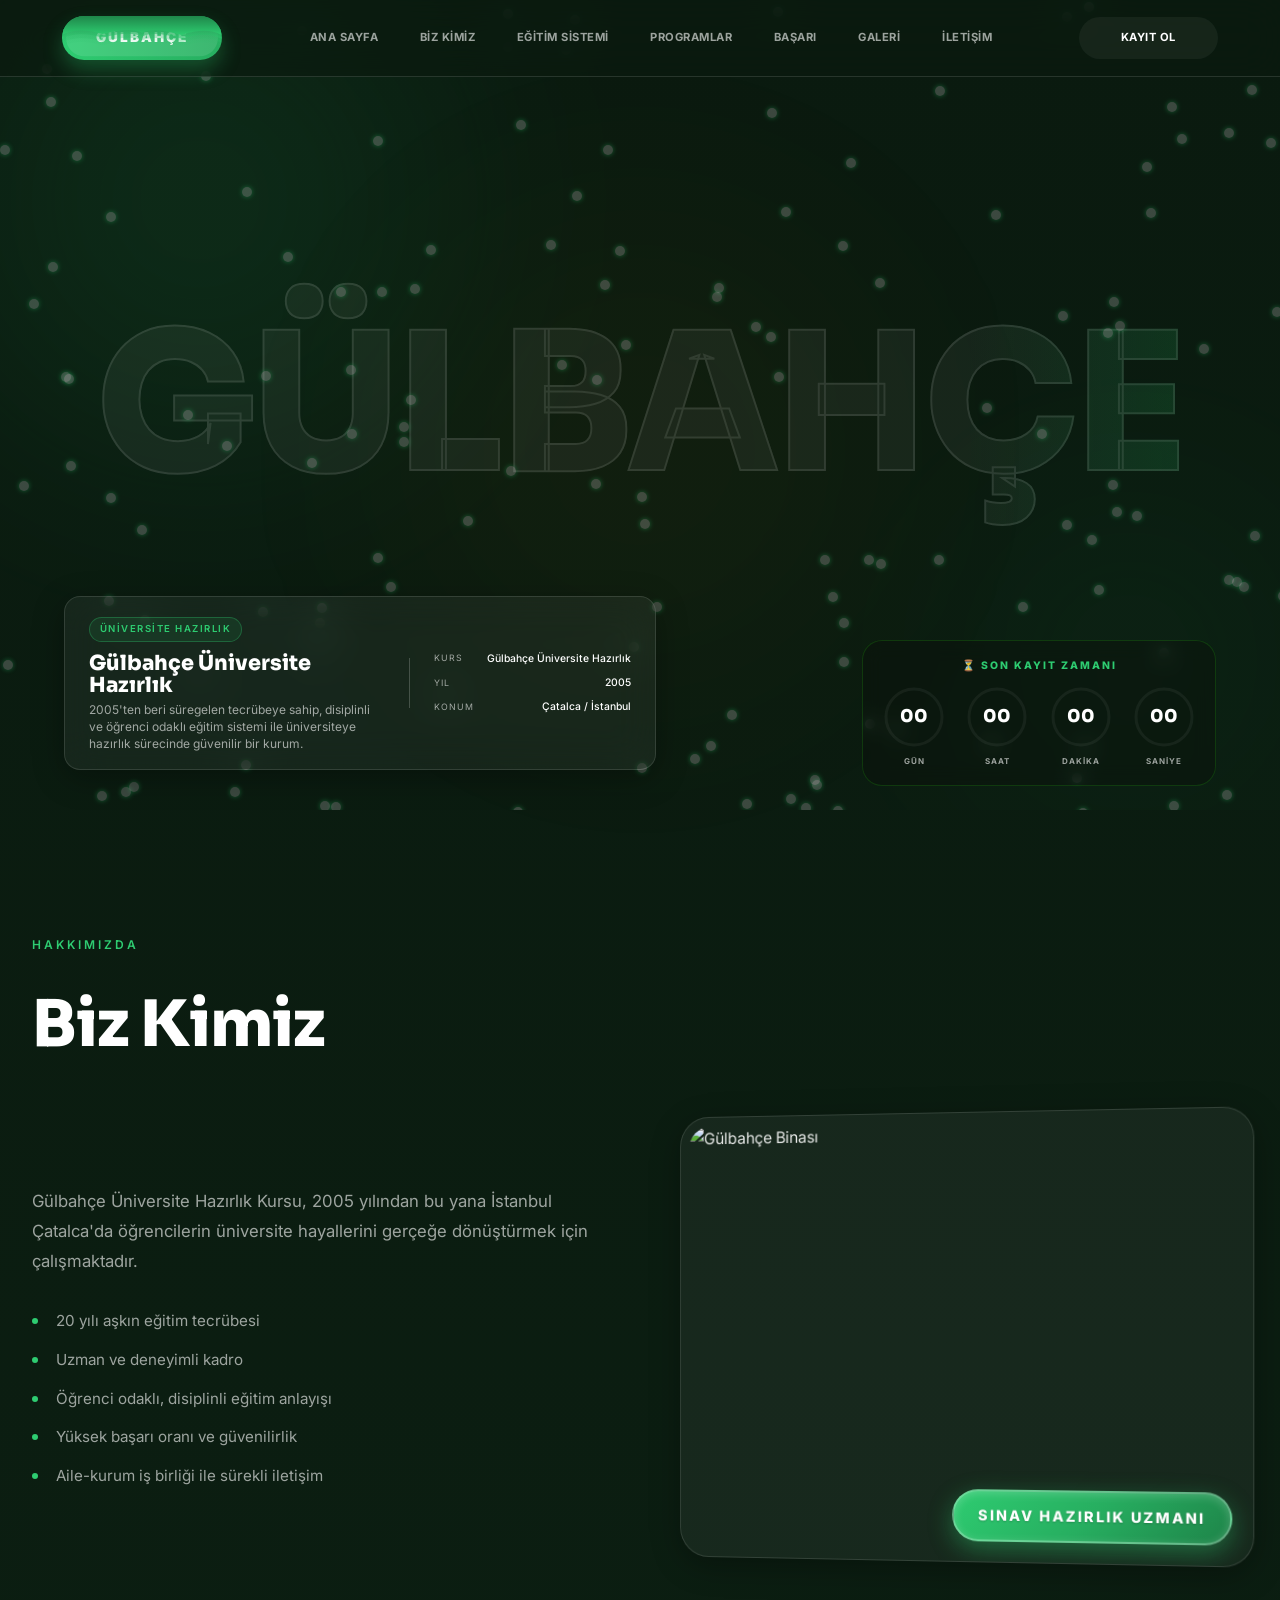
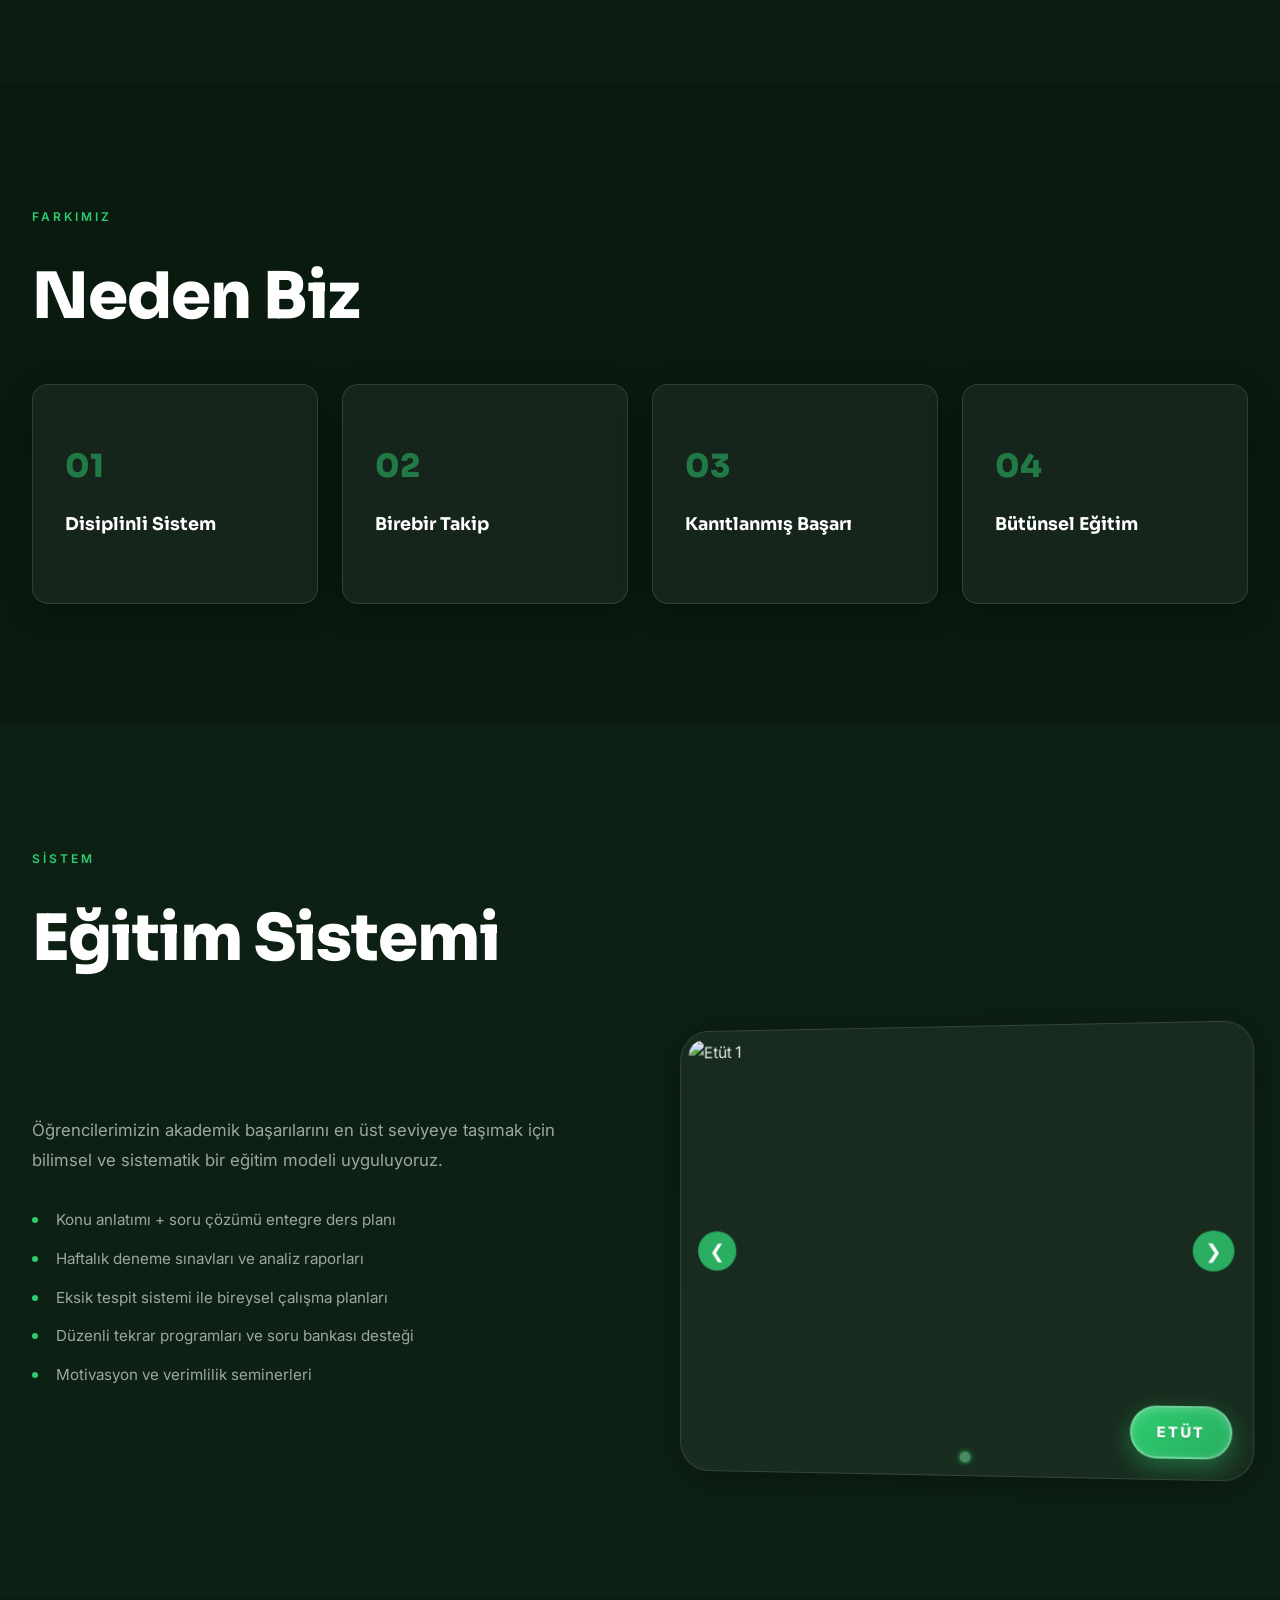
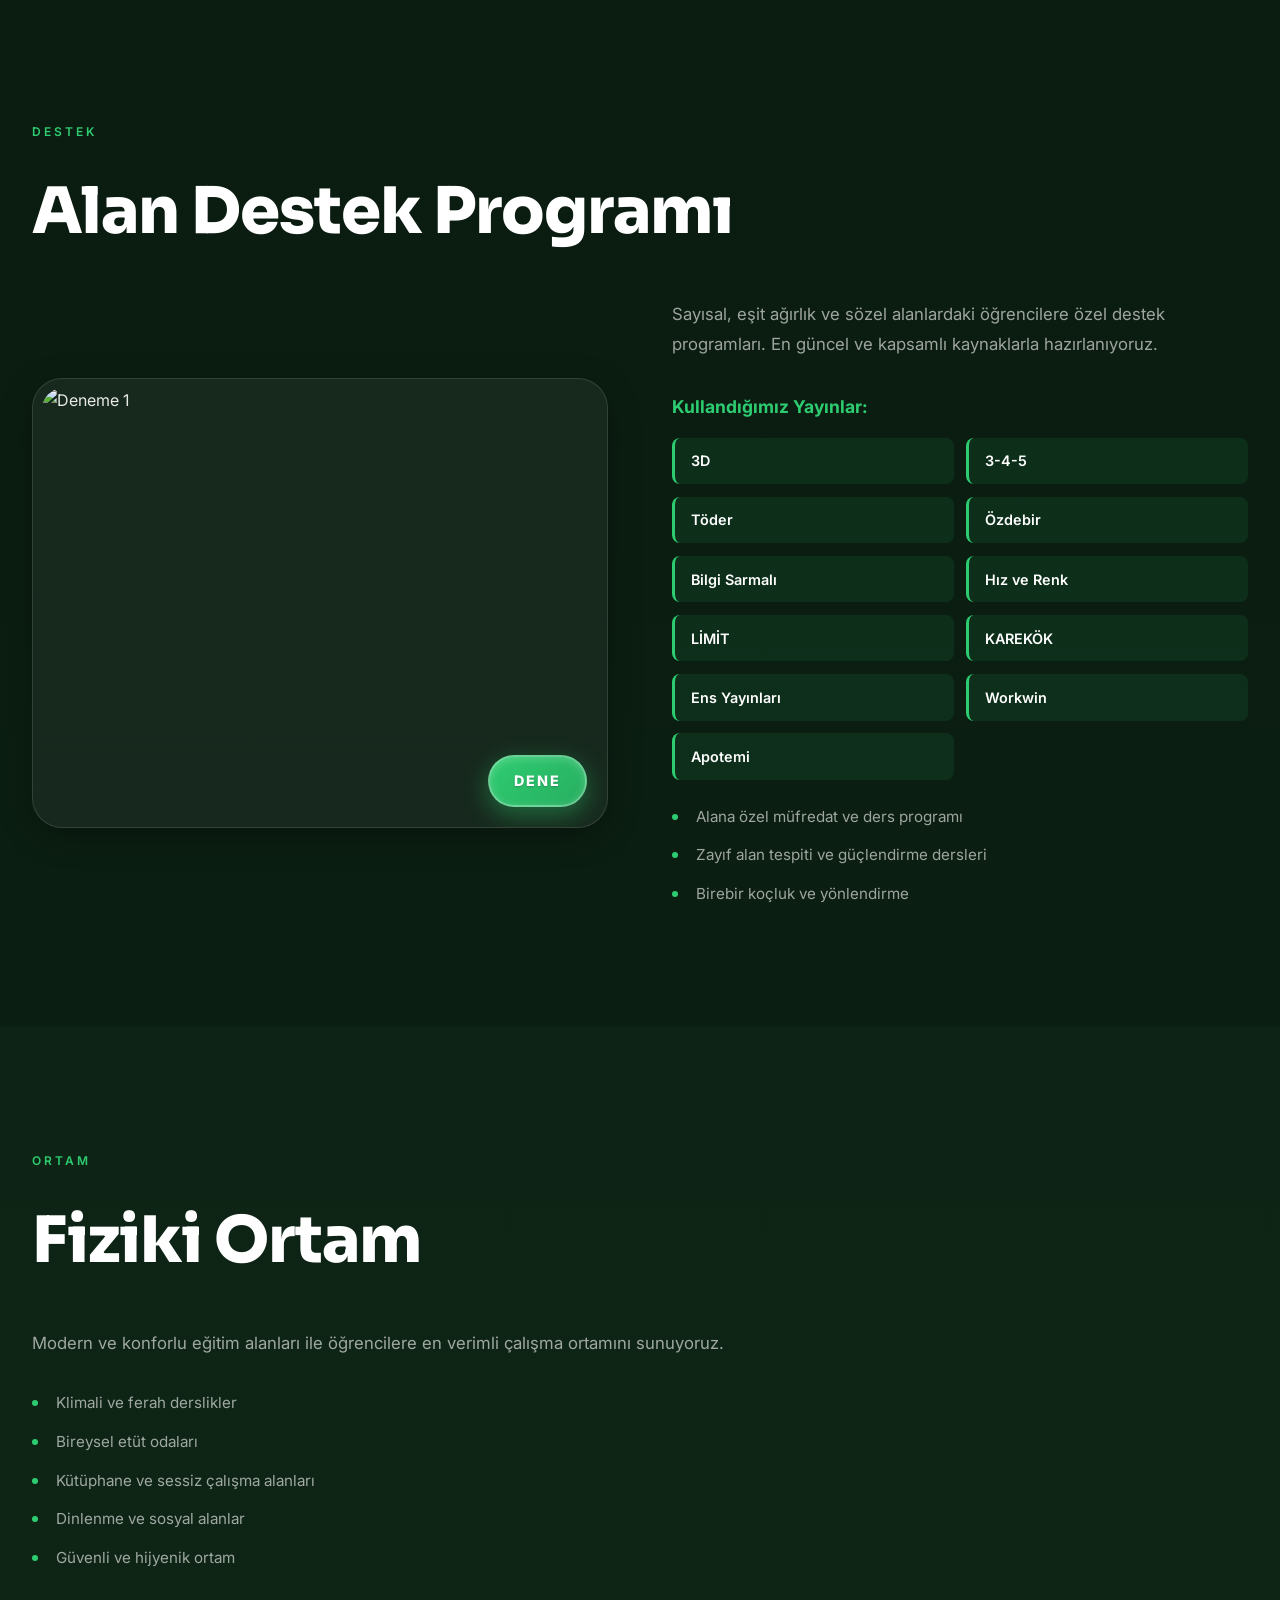
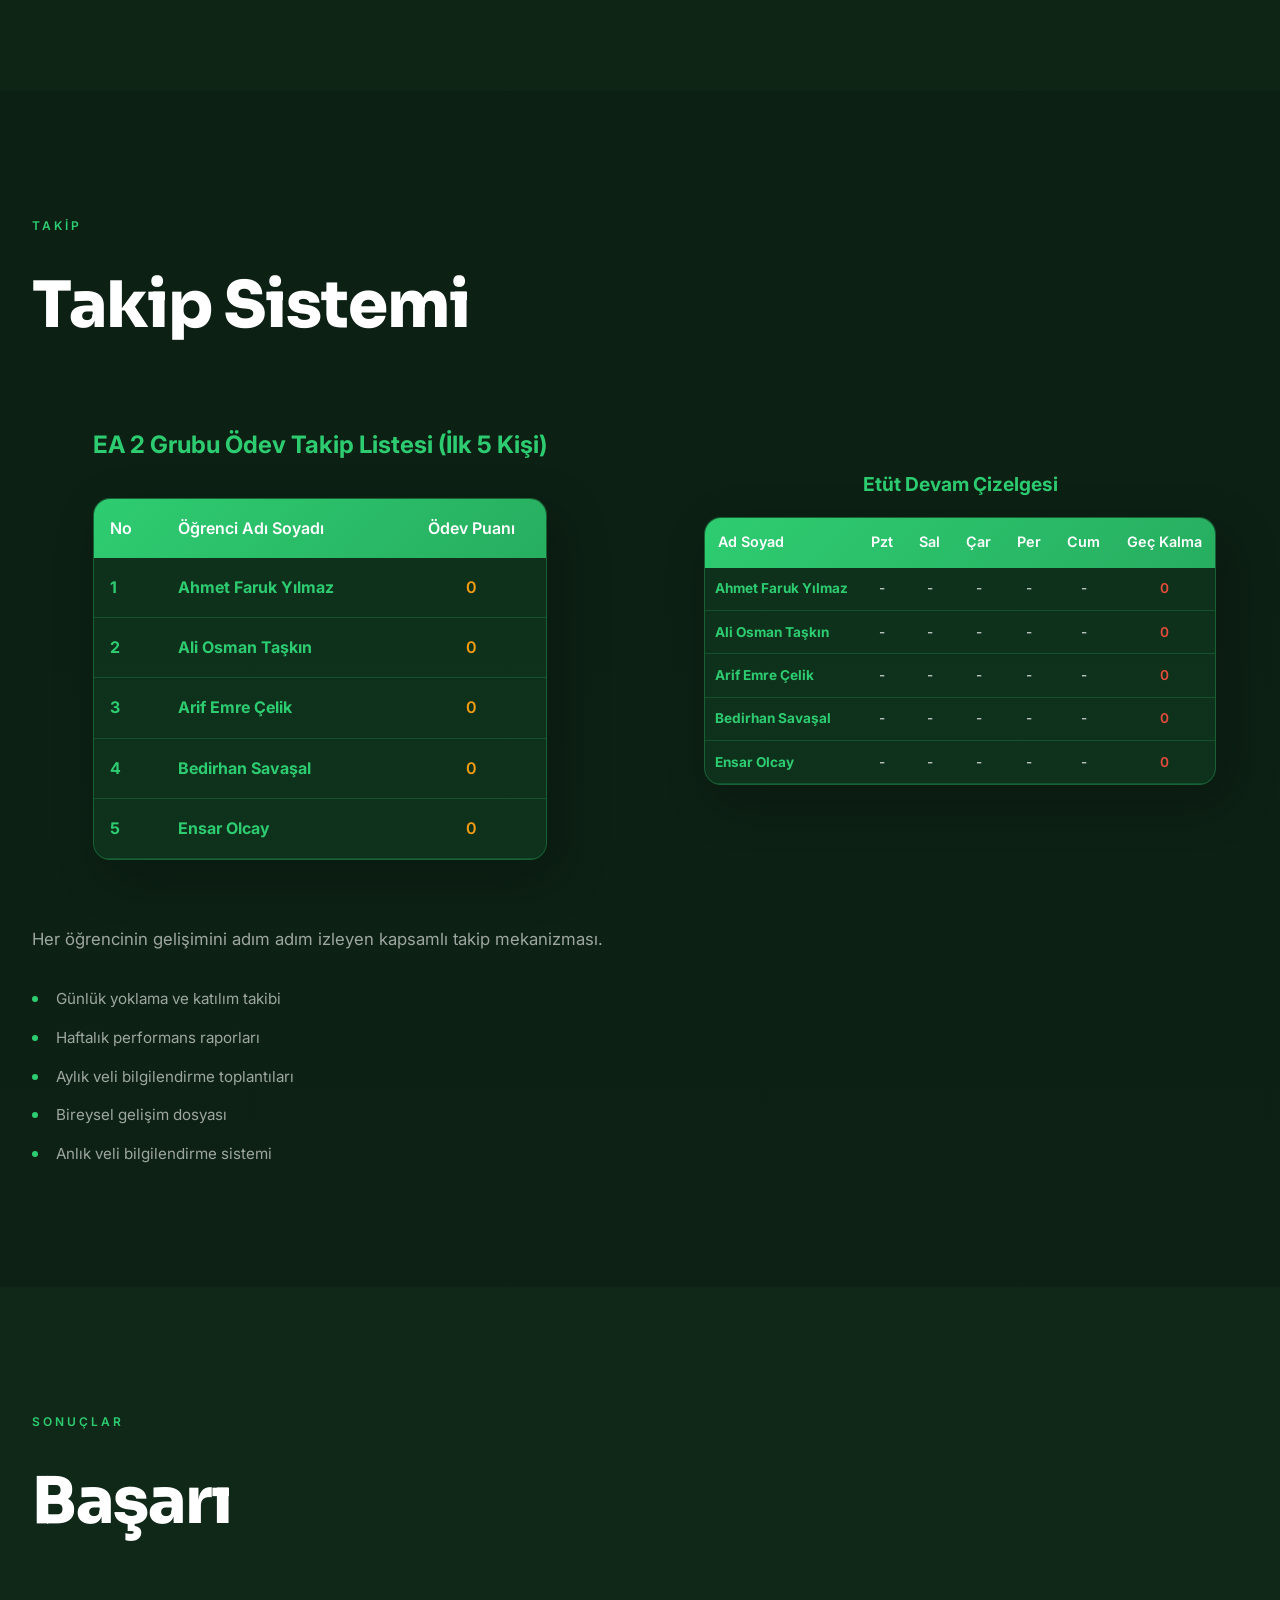
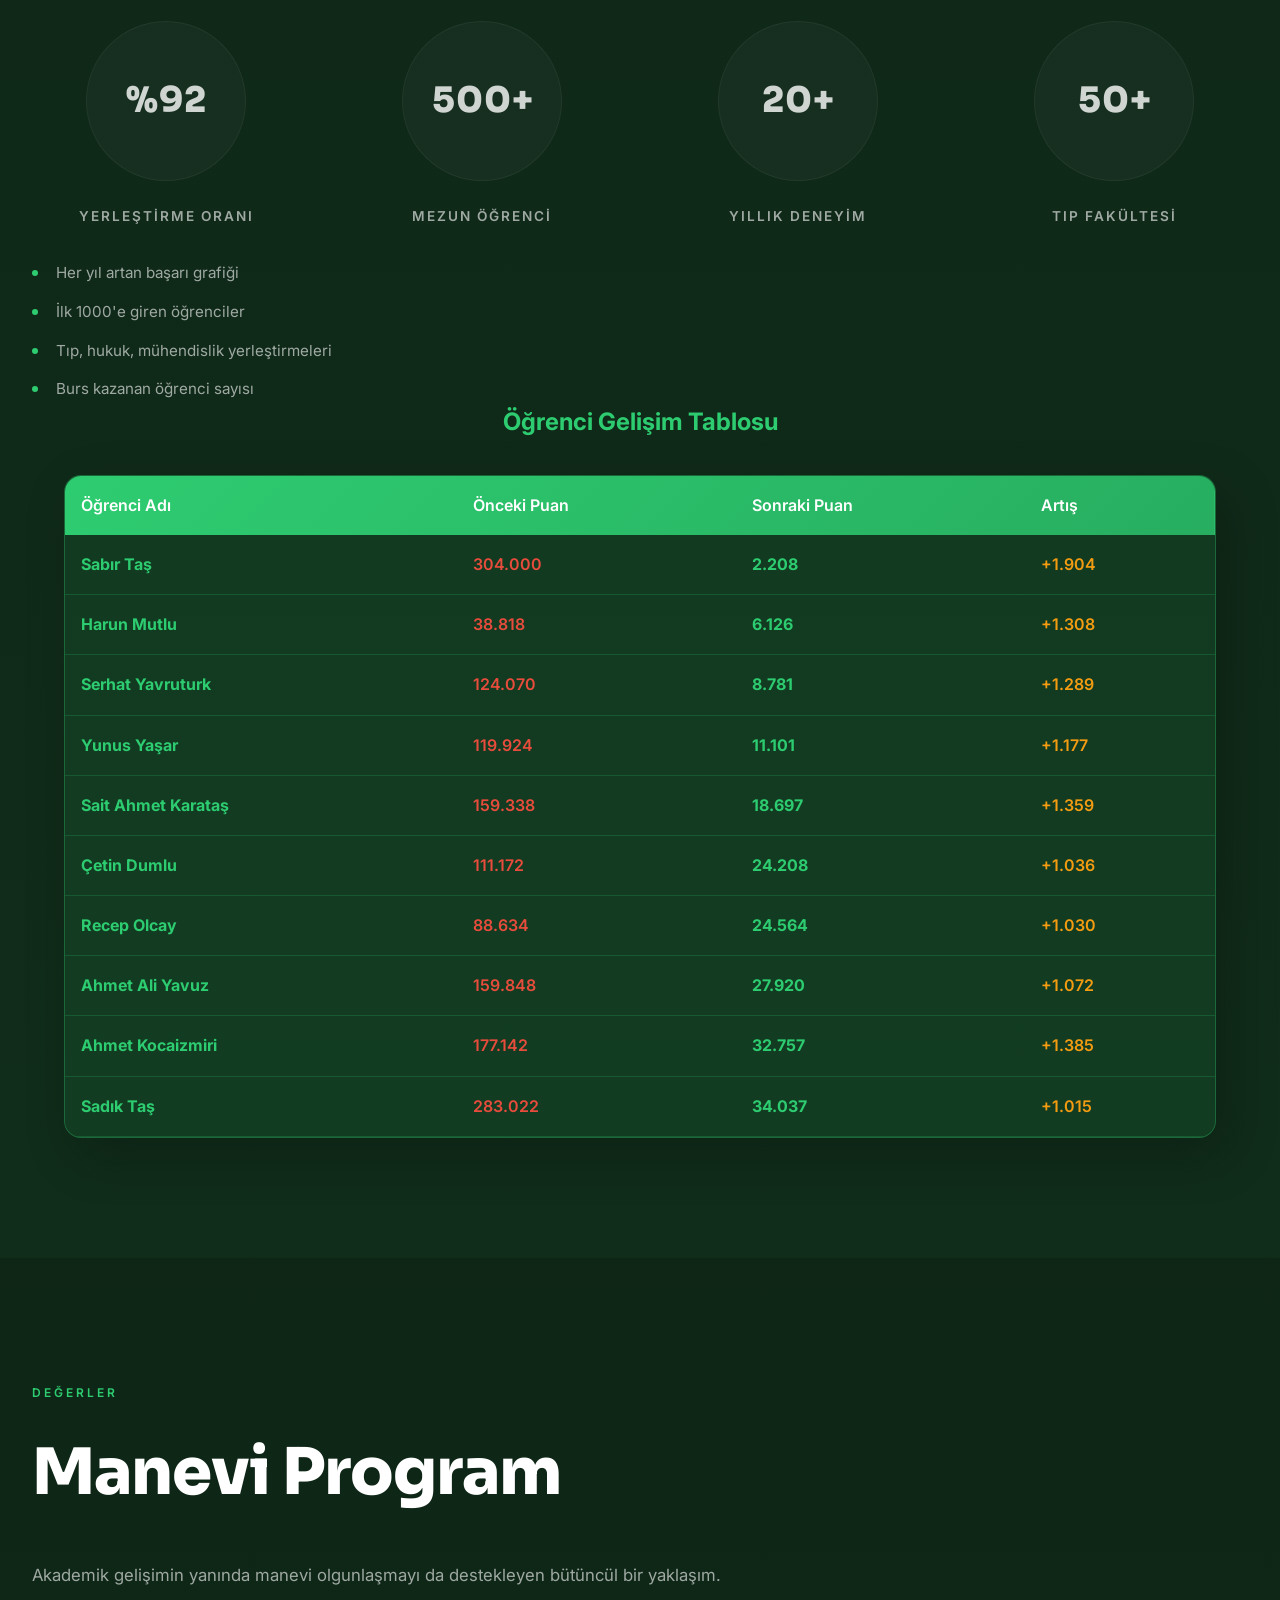
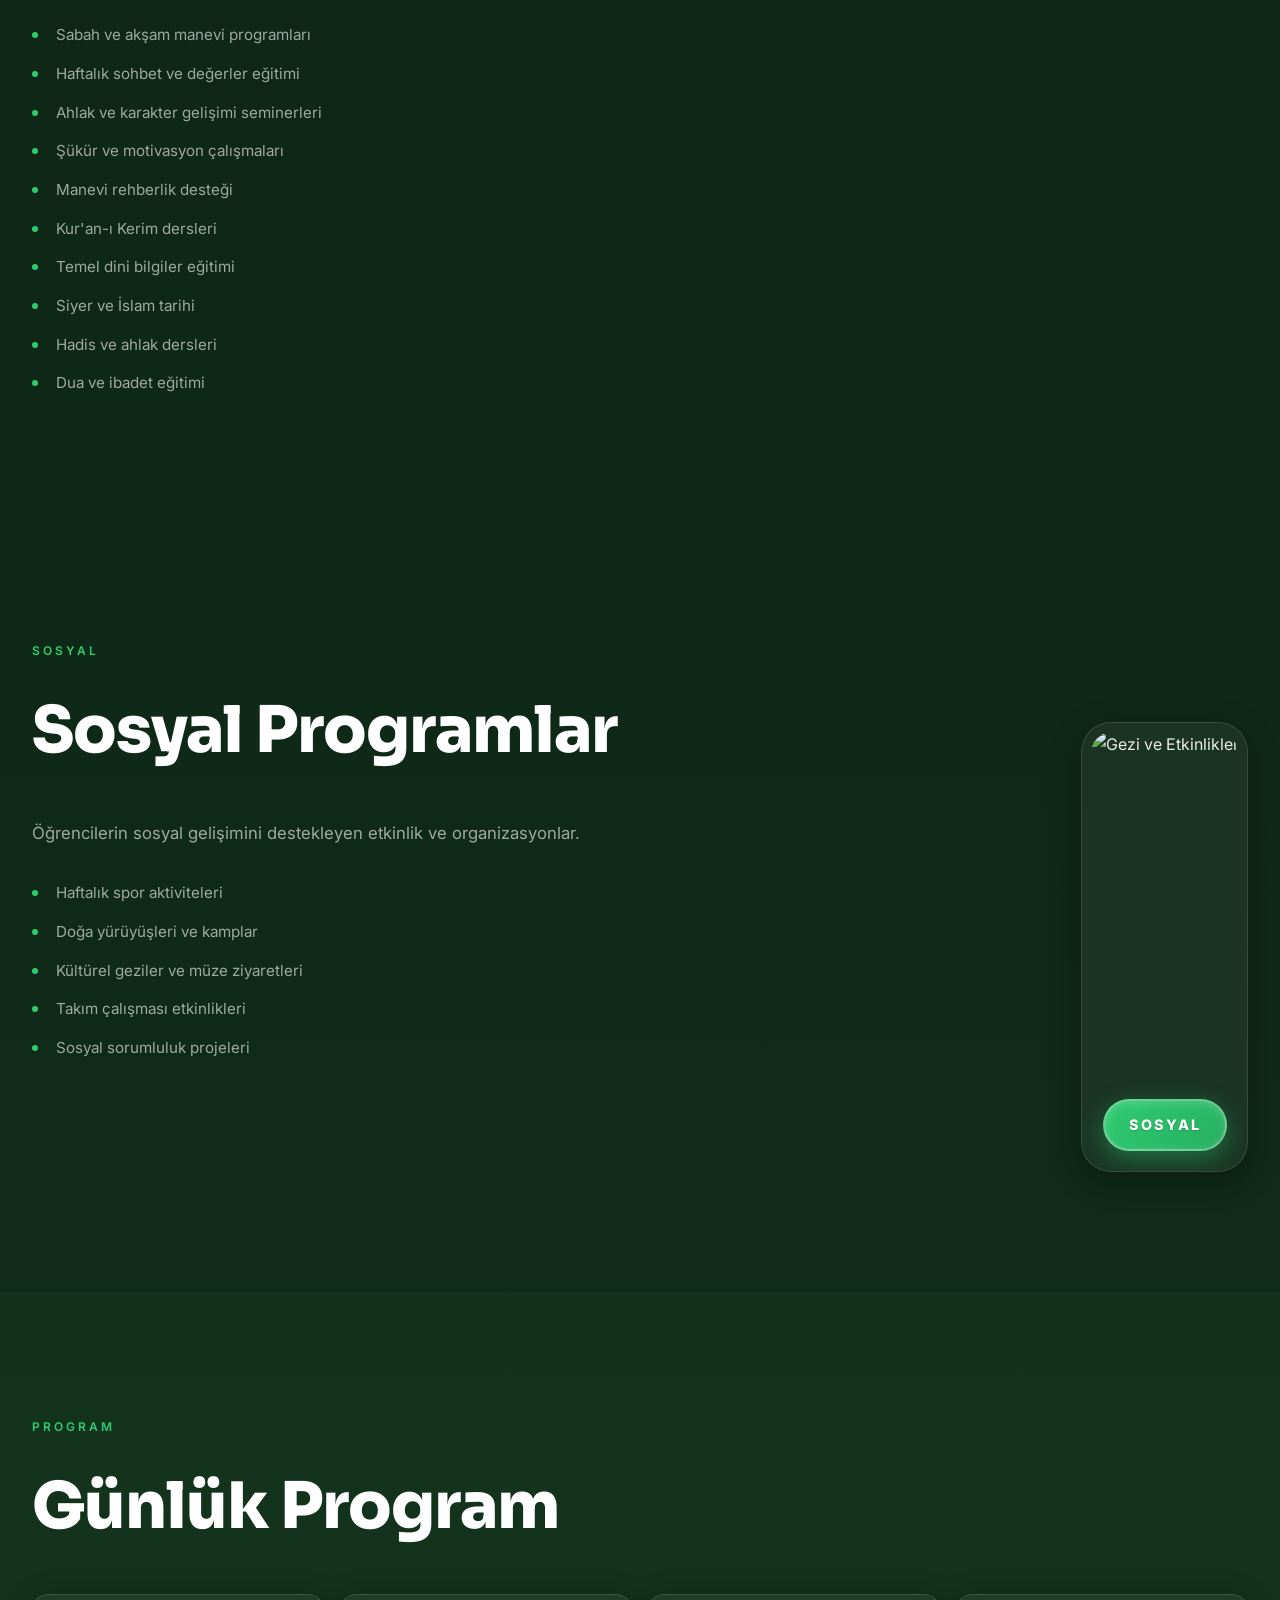
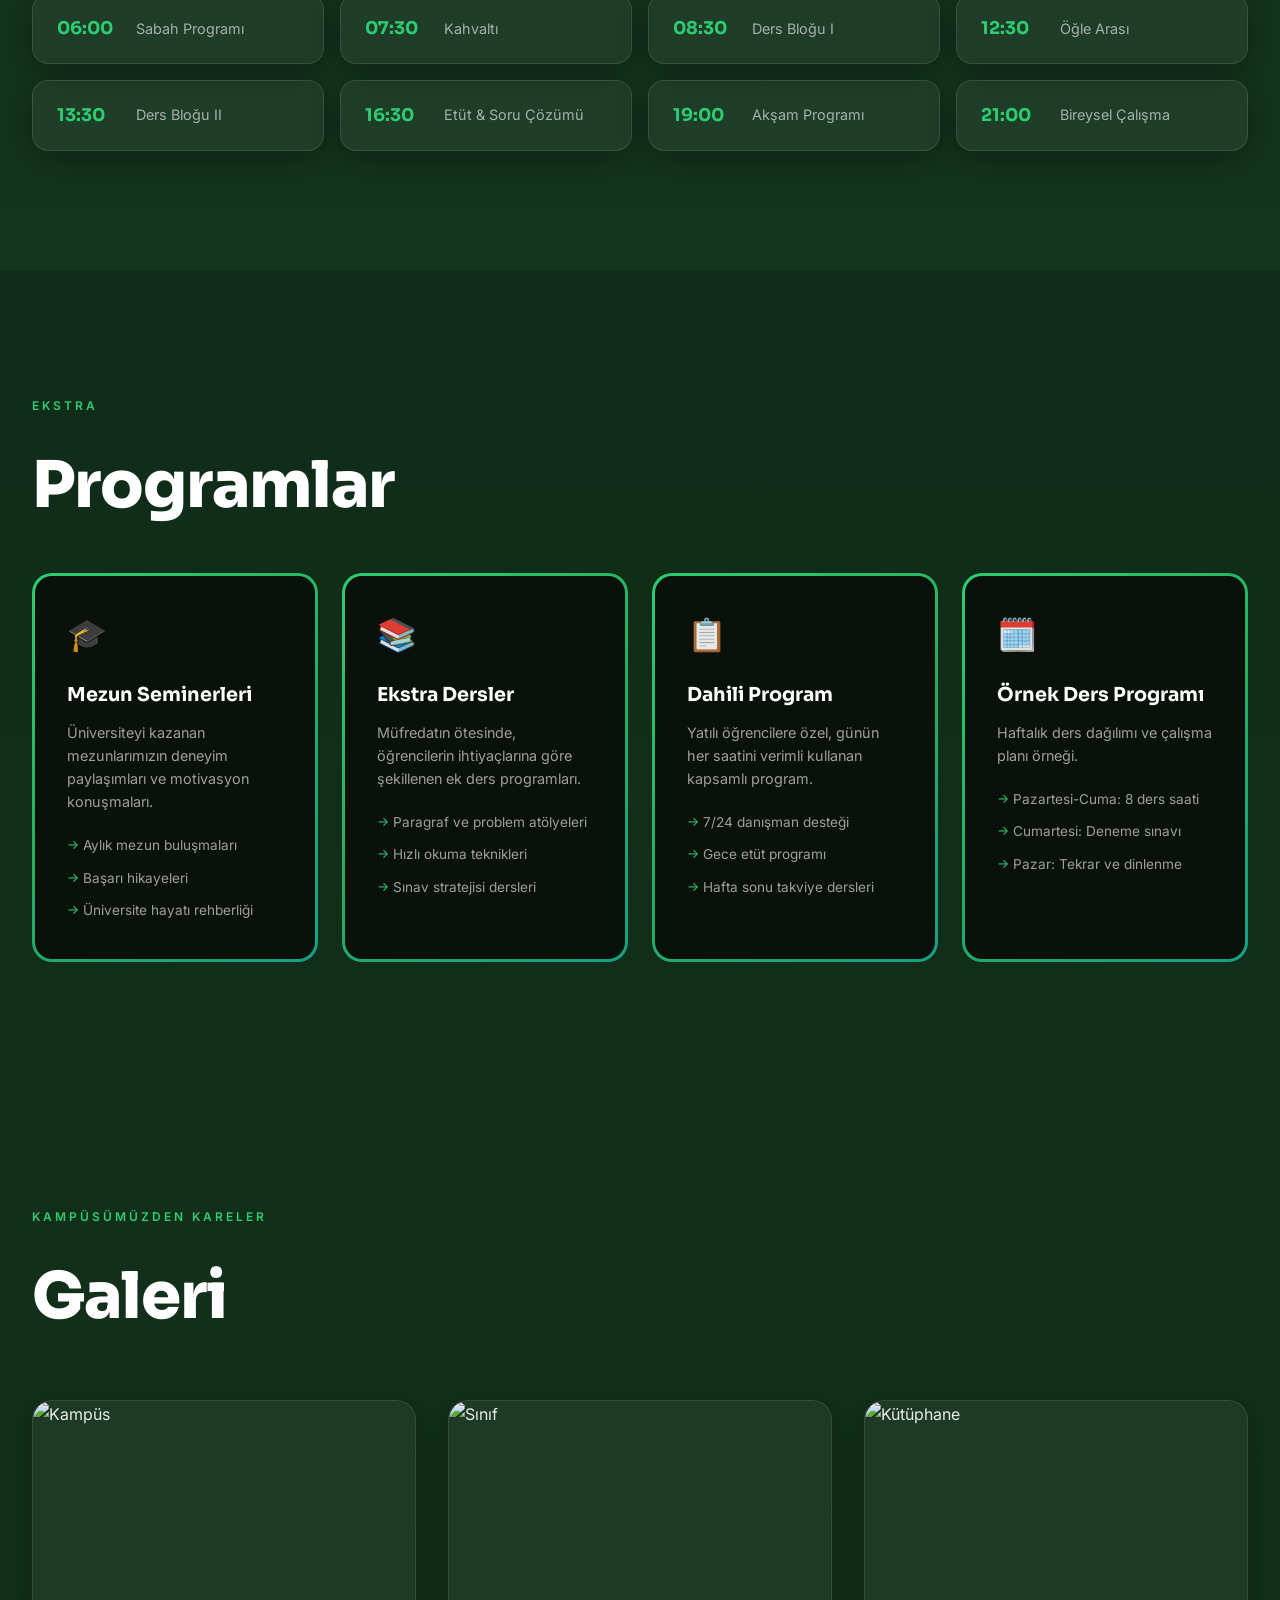
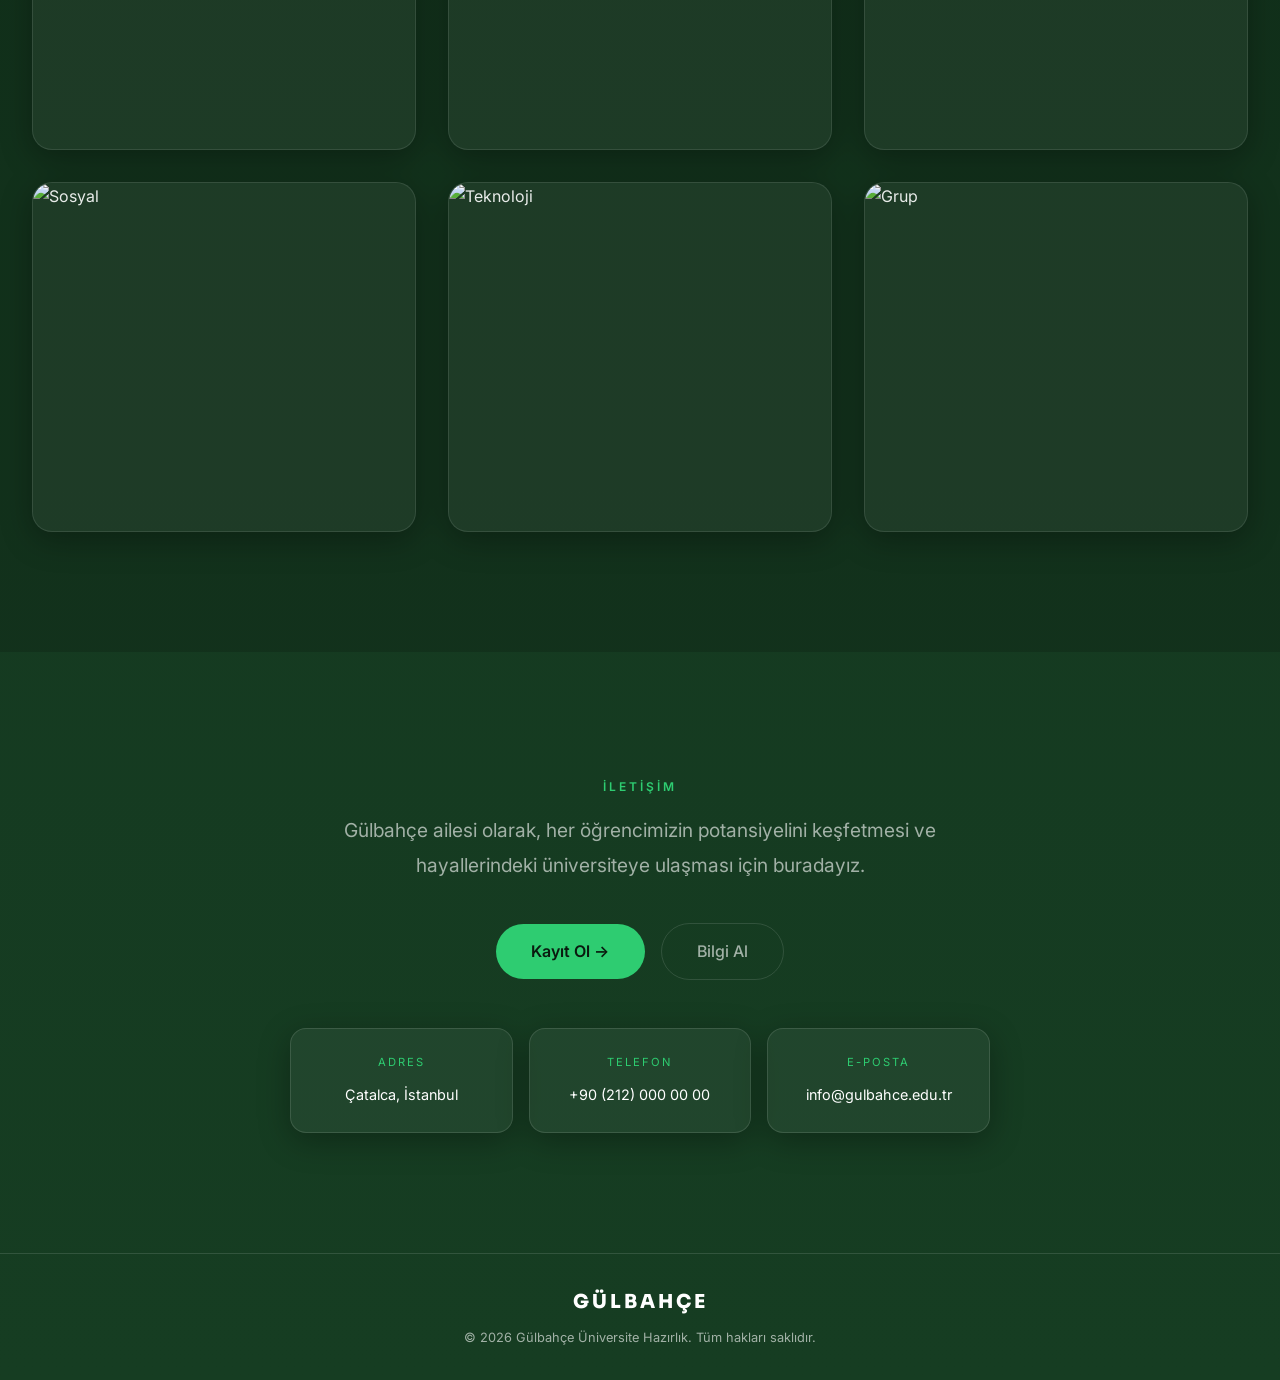
==== commit b0da6a71: "Add files via upload" ====
--- a/index.html
+++ b/index.html
@@ -385,21 +385,8 @@
             <div class="section-content split-layout">
                 <!-- Sol taraf - Deneme Slider -->
                 <div class="image-content" style="order: 1;">
-                    <div class="about-image-wrapper glass-card image-slider" style="transform: perspective(1000px) rotateX(0deg) rotateY(0deg) translateY(0px);">
-                        <div class="slider-container">
-                            <div class="slider-wrapper">
-                                <div class="slide active">
-                                    <img src="images/deneme fotod,rafı.jpg" alt="Deneme 1">
-                                </div>
-                                <div class="slide">
-                                    <img src="images/deneme fotod,rafı.jpg" alt="Deneme 2">
-                                </div>
-                            </div>
-                            <div class="slider-dots">
-                                <span class="dot active" onclick="currentSlide(0)"></span>
-                                <span class="dot" onclick="currentSlide(1)"></span>
-                            </div>
-                        </div>
+                    <div class="about-image-wrapper glass-card" style="transform: perspective(1000px) rotateX(0deg) rotateY(0deg) translateY(0px);">
+                        <img src="images/deneme fotod,rafı.jpg" alt="Deneme 1">
                         <div class="image-badge" style="background: linear-gradient(135deg, #2ecc71, #27ae60);">DENE</div>
                     </div>
                 </div>
@@ -485,21 +472,7 @@
             <span class="section-label">Takip</span>
             <h2 class="section-title">Takip Sistemi</h2>
             <div class="section-content split-layout">
-                <!-- Sol taraf - Metinler -->
-                <div class="text-content" style="order: 2;">
-                    <p class="section-text">
-                        Her öğrencinin gelişimini adım adım izleyen kapsamlı takip mekanizması.
-                    </p>
-                    <ul class="section-list">
-                        <li>Günlük yoklama ve katılım takibi</li>
-                        <li>Haftalık performans raporları</li>
-                        <li>Aylık veli bilgilendirme toplantıları</li>
-                        <li>Bireysel gelişim dosyası</li>
-                        <li>Anlık veli bilgilendirme sistemi</li>
-                    </ul>
-                </div>
-                
-                <!-- Sağ taraf - Etüt Devam Çizelgesi -->
+                <!-- Sol taraf - Etüt Devam Çizelgesi -->
                 <div class="image-content" style="order: 1; padding-left: -10rem;">
                     <div class="section-container reveal active">
                         <h3 style="text-align: center; color: #2ecc71; margin-bottom: 1rem; font-size: 1.2rem;">Etüt Devam Çizelgesi</h3>
@@ -561,6 +534,64 @@
                                         <td style="padding: 0.6rem; border-bottom: 1px solid rgba(46, 204, 113, 0.2); text-align: center; font-size: 0.85rem;">-</td>
                                         <td style="padding: 0.6rem; border-bottom: 1px solid rgba(46, 204, 113, 0.2); text-align: center; font-size: 0.85rem;">-</td>
                                         <td style="padding: 0.6rem; border-bottom: 1px solid rgba(46, 204, 113, 0.2); color: #e74c3c; font-weight: 600; text-align: center; font-size: 0.85rem;">0</td>
+                                    </tr>
+                                </tbody>
+                            </table>
+                        </div>
+                    </div>
+                </div>
+                
+                <!-- Sağ taraf - Metinler -->
+                <div class="text-content" style="order: 2;">
+                    <p class="section-text">
+                        Her öğrencinin gelişimini adım adım izleyen kapsamlı takip mekanizması.
+                    </p>
+                    <ul class="section-list">
+                        <li>Günlük yoklama ve katılım takibi</li>
+                        <li>Haftalık performans raporları</li>
+                        <li>Aylık veli bilgilendirme toplantıları</li>
+                        <li>Bireysel gelişim dosyası</li>
+                        <li>Anlık veli bilgilendirme sistemi</li>
+                    </ul>
+                </div>
+                    
+                    <!-- EA 2 Grubu Ödev Takip Listesi -->
+                    <div class="section-container reveal active" style="margin-top: 2rem;">
+                        <h3 style="text-align: center; color: #2ecc71; margin-bottom: 2rem; font-size: 1.5rem;">EA 2 Grubu Ödev Takip Listesi (İlk 5 Kişi)</h3>
+                        <div class="animated-table-card">
+                            <table style="width: 100%; border-collapse: collapse;">
+                                <thead>
+                                    <tr style="background: linear-gradient(135deg, #2ecc71, #27ae60); color: white;">
+                                        <th style="padding: 1rem; text-align: left; font-weight: 600;">No</th>
+                                        <th style="padding: 1rem; text-align: left; font-weight: 600;">Öğrenci Adı Soyadı</th>
+                                        <th style="padding: 1rem; text-align: center; font-weight: 600;">Ödev Puanı</th>
+                                    </tr>
+                                </thead>
+                                <tbody>
+                                    <tr>
+                                        <td style="padding: 1rem; border-bottom: 1px solid rgba(46, 204, 113, 0.2); color: #2ecc71; font-weight: 700;">1</td>
+                                        <td style="padding: 1rem; border-bottom: 1px solid rgba(46, 204, 113, 0.2); color: #2ecc71; font-weight: 700;">Ahmet Faruk Yılmaz</td>
+                                        <td style="padding: 1rem; border-bottom: 1px solid rgba(46, 204, 113, 0.2); color: #f39c12; font-weight: 600; text-align: center;">0</td>
+                                    </tr>
+                                    <tr>
+                                        <td style="padding: 1rem; border-bottom: 1px solid rgba(46, 204, 113, 0.2); color: #2ecc71; font-weight: 700;">2</td>
+                                        <td style="padding: 1rem; border-bottom: 1px solid rgba(46, 204, 113, 0.2); color: #2ecc71; font-weight: 700;">Ali Osman Taşkın</td>
+                                        <td style="padding: 1rem; border-bottom: 1px solid rgba(46, 204, 113, 0.2); color: #f39c12; font-weight: 600; text-align: center;">0</td>
+                                    </tr>
+                                    <tr>
+                                        <td style="padding: 1rem; border-bottom: 1px solid rgba(46, 204, 113, 0.2); color: #2ecc71; font-weight: 700;">3</td>
+                                        <td style="padding: 1rem; border-bottom: 1px solid rgba(46, 204, 113, 0.2); color: #2ecc71; font-weight: 700;">Arif Emre Çelik</td>
+                                        <td style="padding: 1rem; border-bottom: 1px solid rgba(46, 204, 113, 0.2); color: #f39c12; font-weight: 600; text-align: center;">0</td>
+                                    </tr>
+                                    <tr>
+                                        <td style="padding: 1rem; border-bottom: 1px solid rgba(46, 204, 113, 0.2); color: #2ecc71; font-weight: 700;">4</td>
+                                        <td style="padding: 1rem; border-bottom: 1px solid rgba(46, 204, 113, 0.2); color: #2ecc71; font-weight: 700;">Bedirhan Savaşal</td>
+                                        <td style="padding: 1rem; border-bottom: 1px solid rgba(46, 204, 113, 0.2); color: #f39c12; font-weight: 600; text-align: center;">0</td>
+                                    </tr>
+                                    <tr>
+                                        <td style="padding: 1rem; border-bottom: 1px solid rgba(46, 204, 113, 0.2); color: #2ecc71; font-weight: 700;">5</td>
+                                        <td style="padding: 1rem; border-bottom: 1px solid rgba(46, 204, 113, 0.2); color: #2ecc71; font-weight: 700;">Ensar Olcay</td>
+                                        <td style="padding: 1rem; border-bottom: 1px solid rgba(46, 204, 113, 0.2); color: #f39c12; font-weight: 600; text-align: center;">0</td>
                                     </tr>
                                 </tbody>
                             </table>
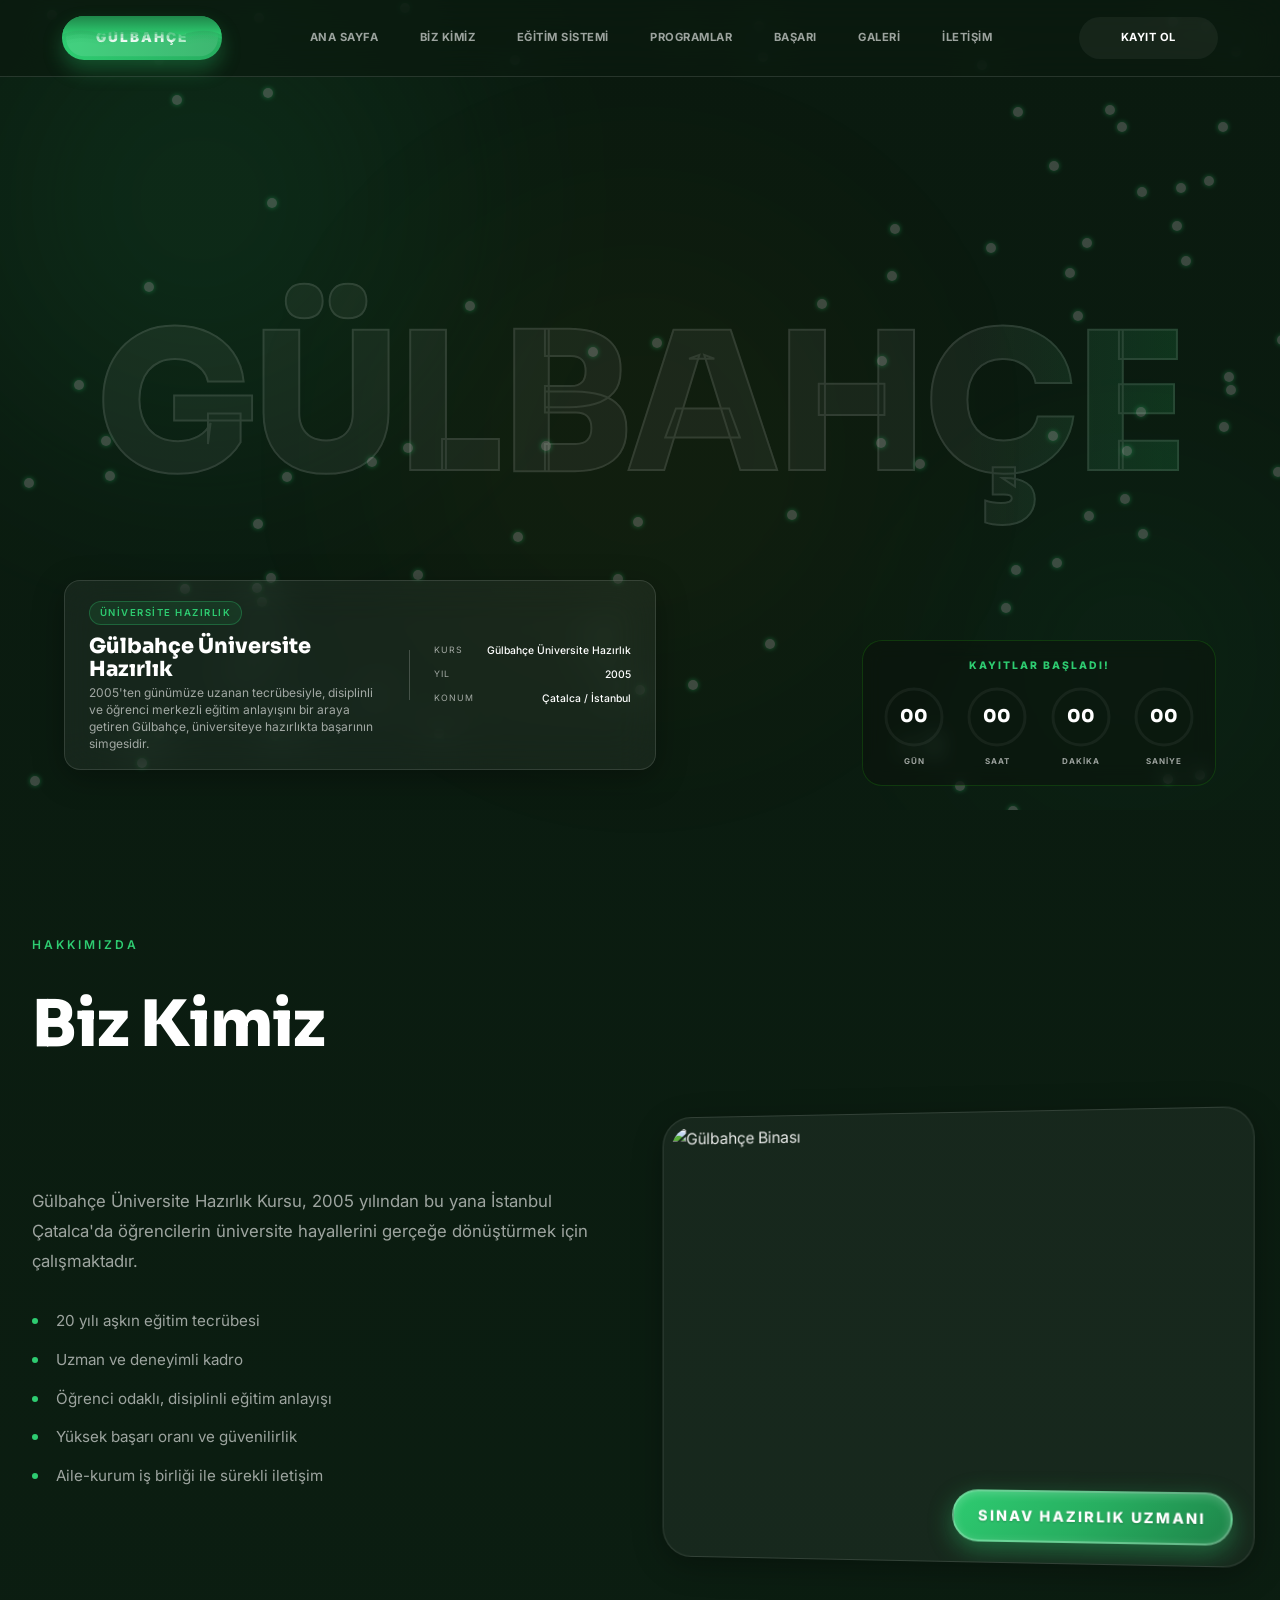
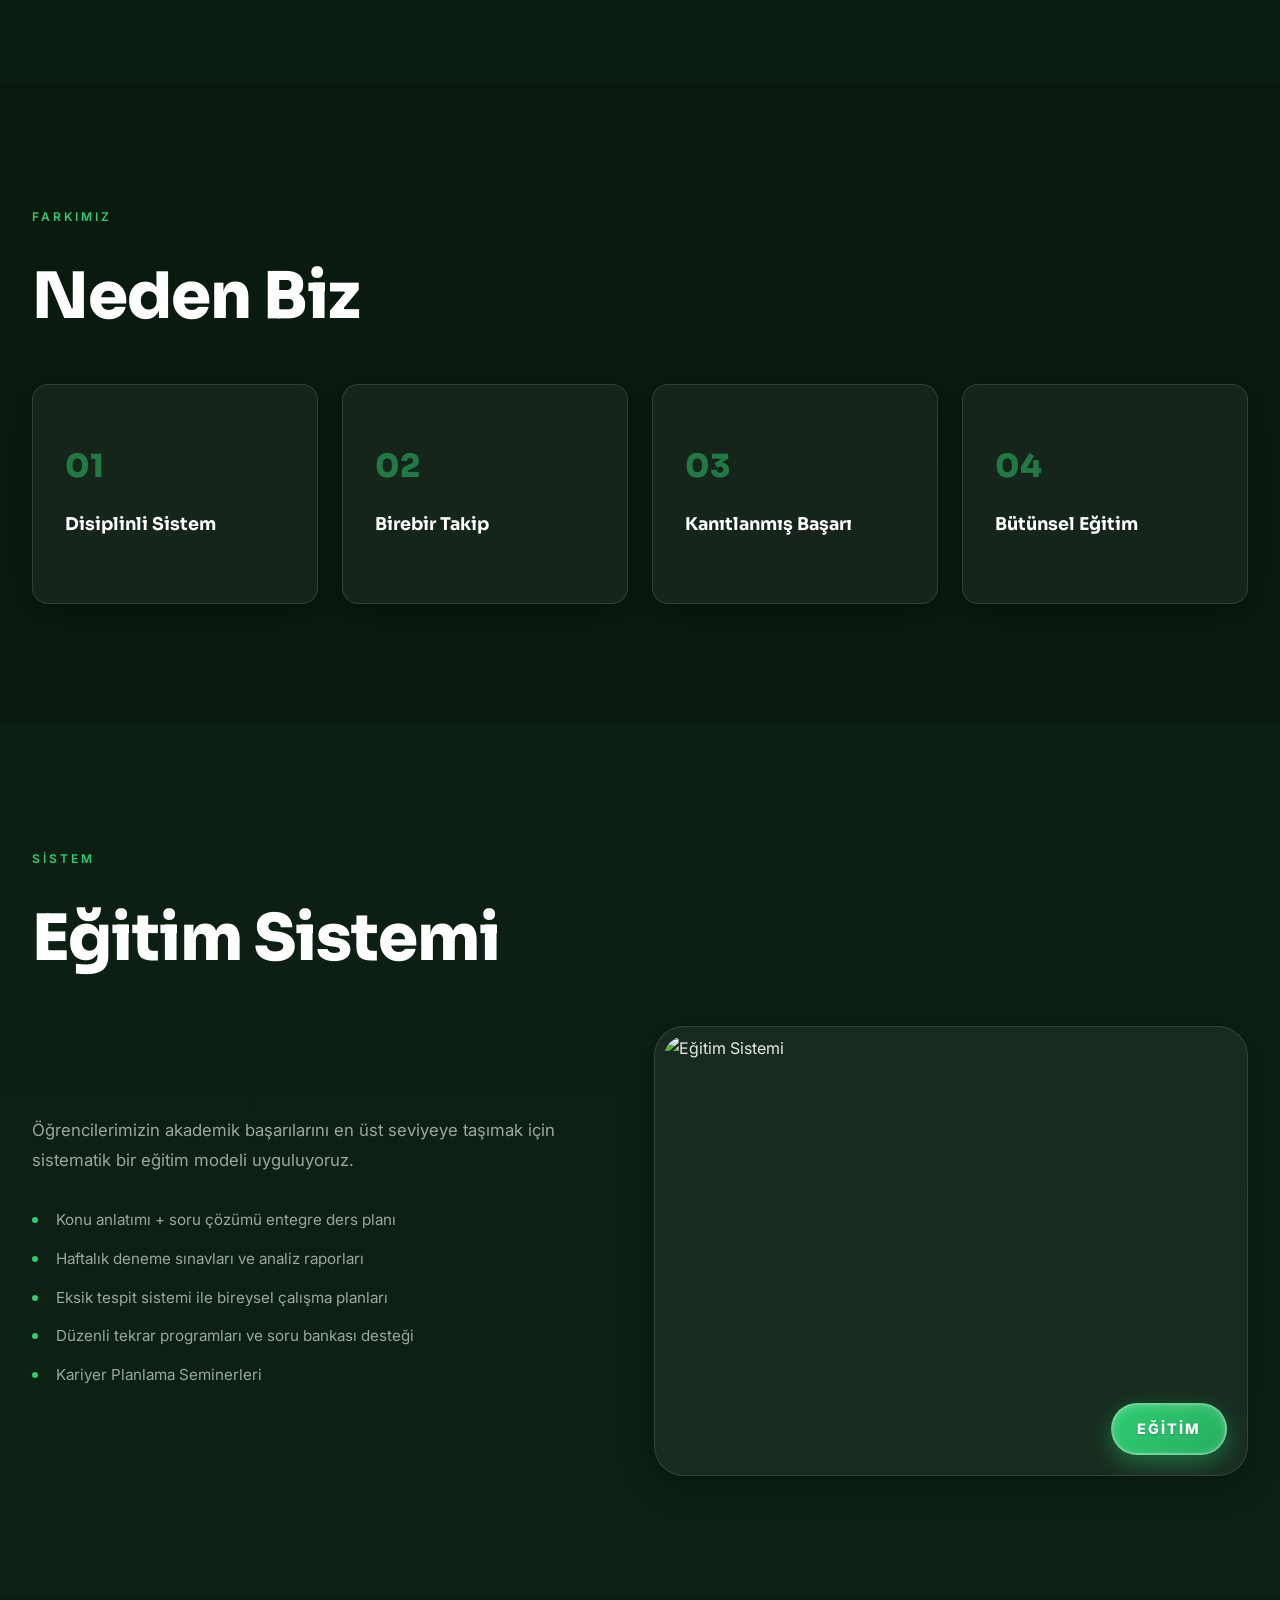
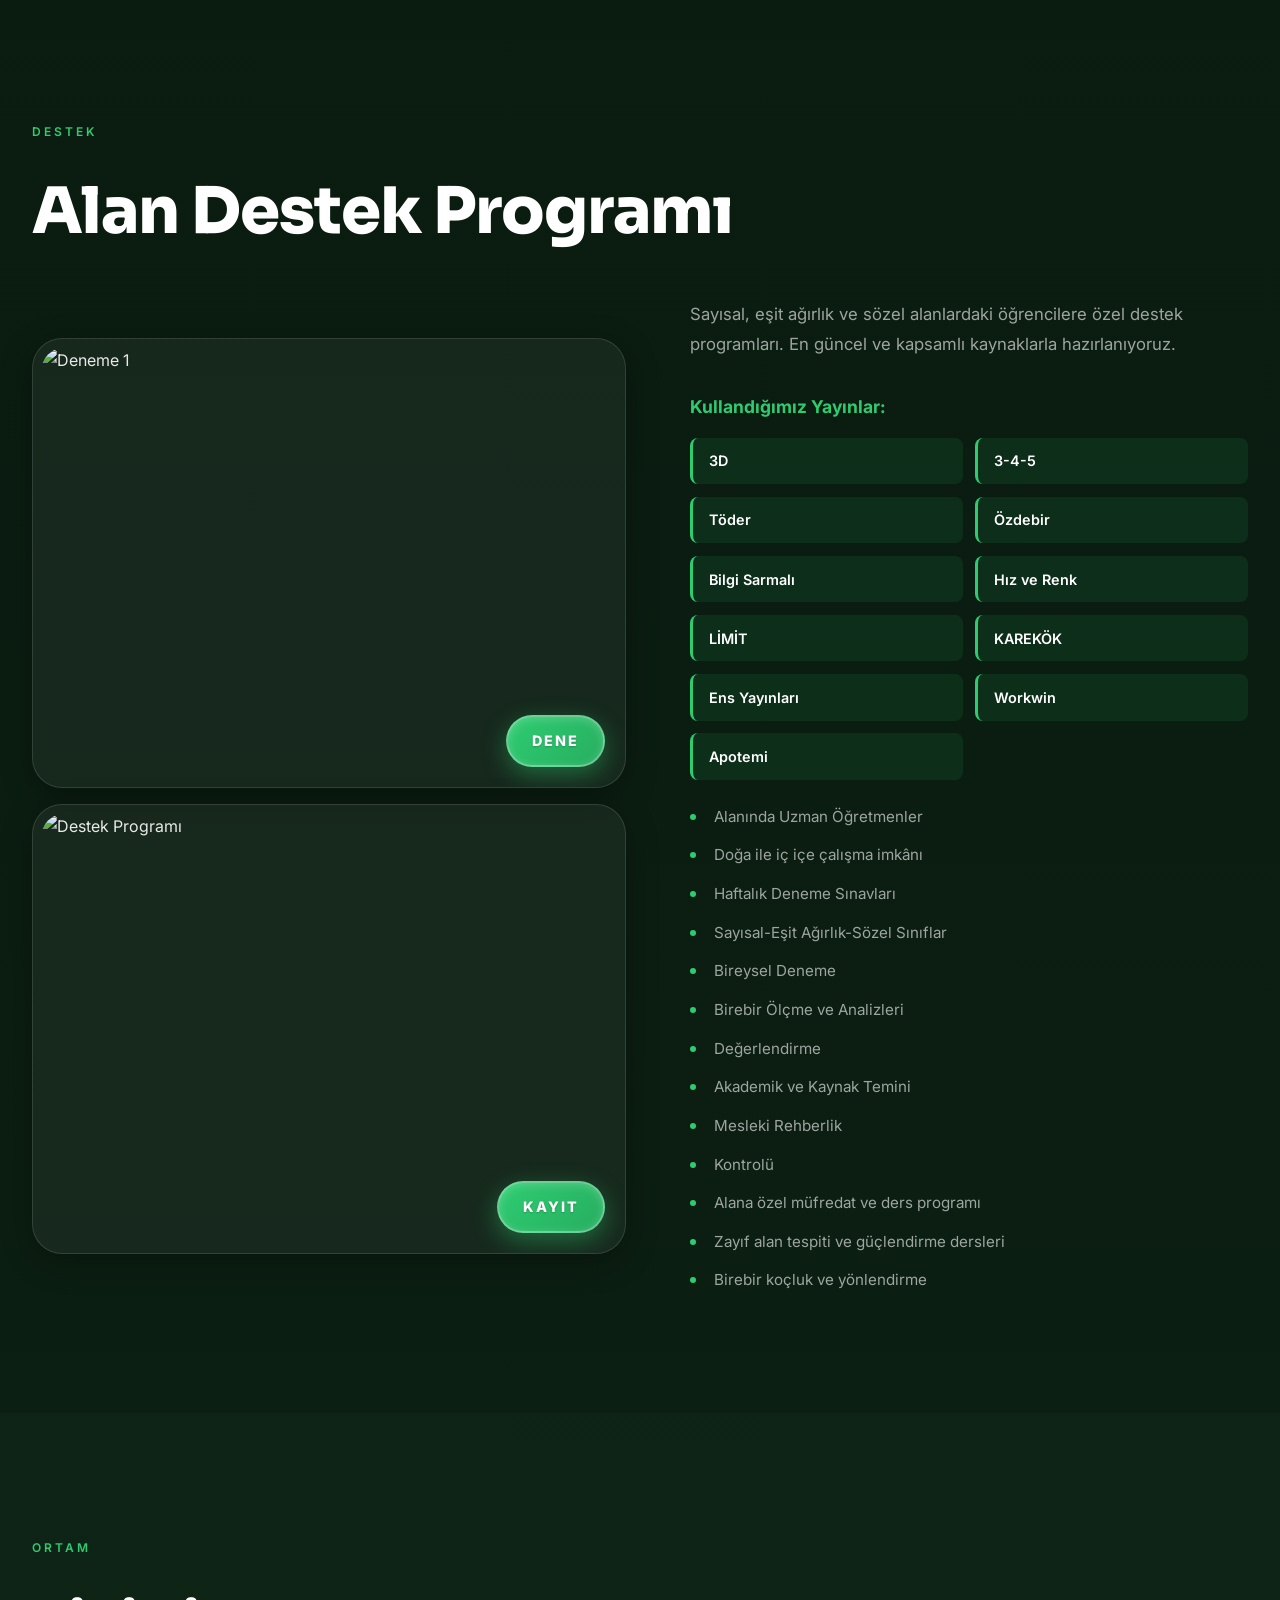
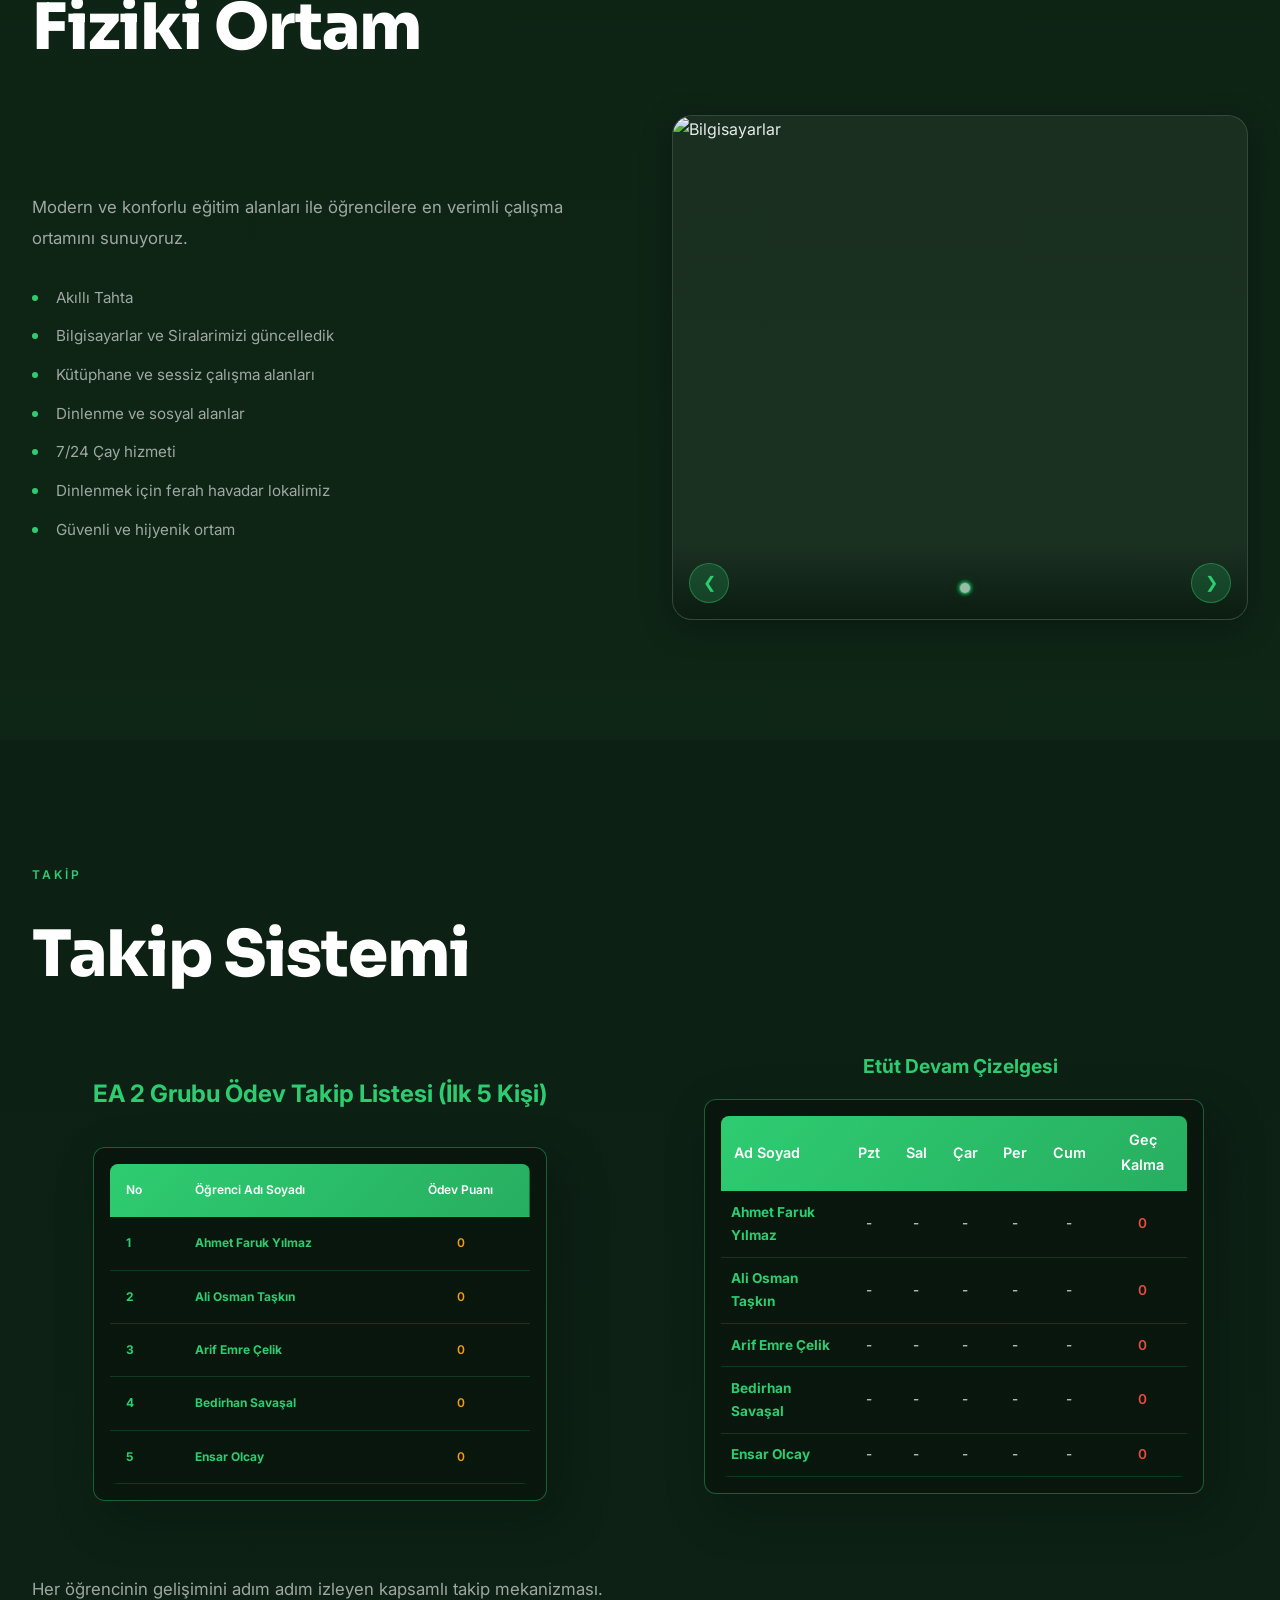
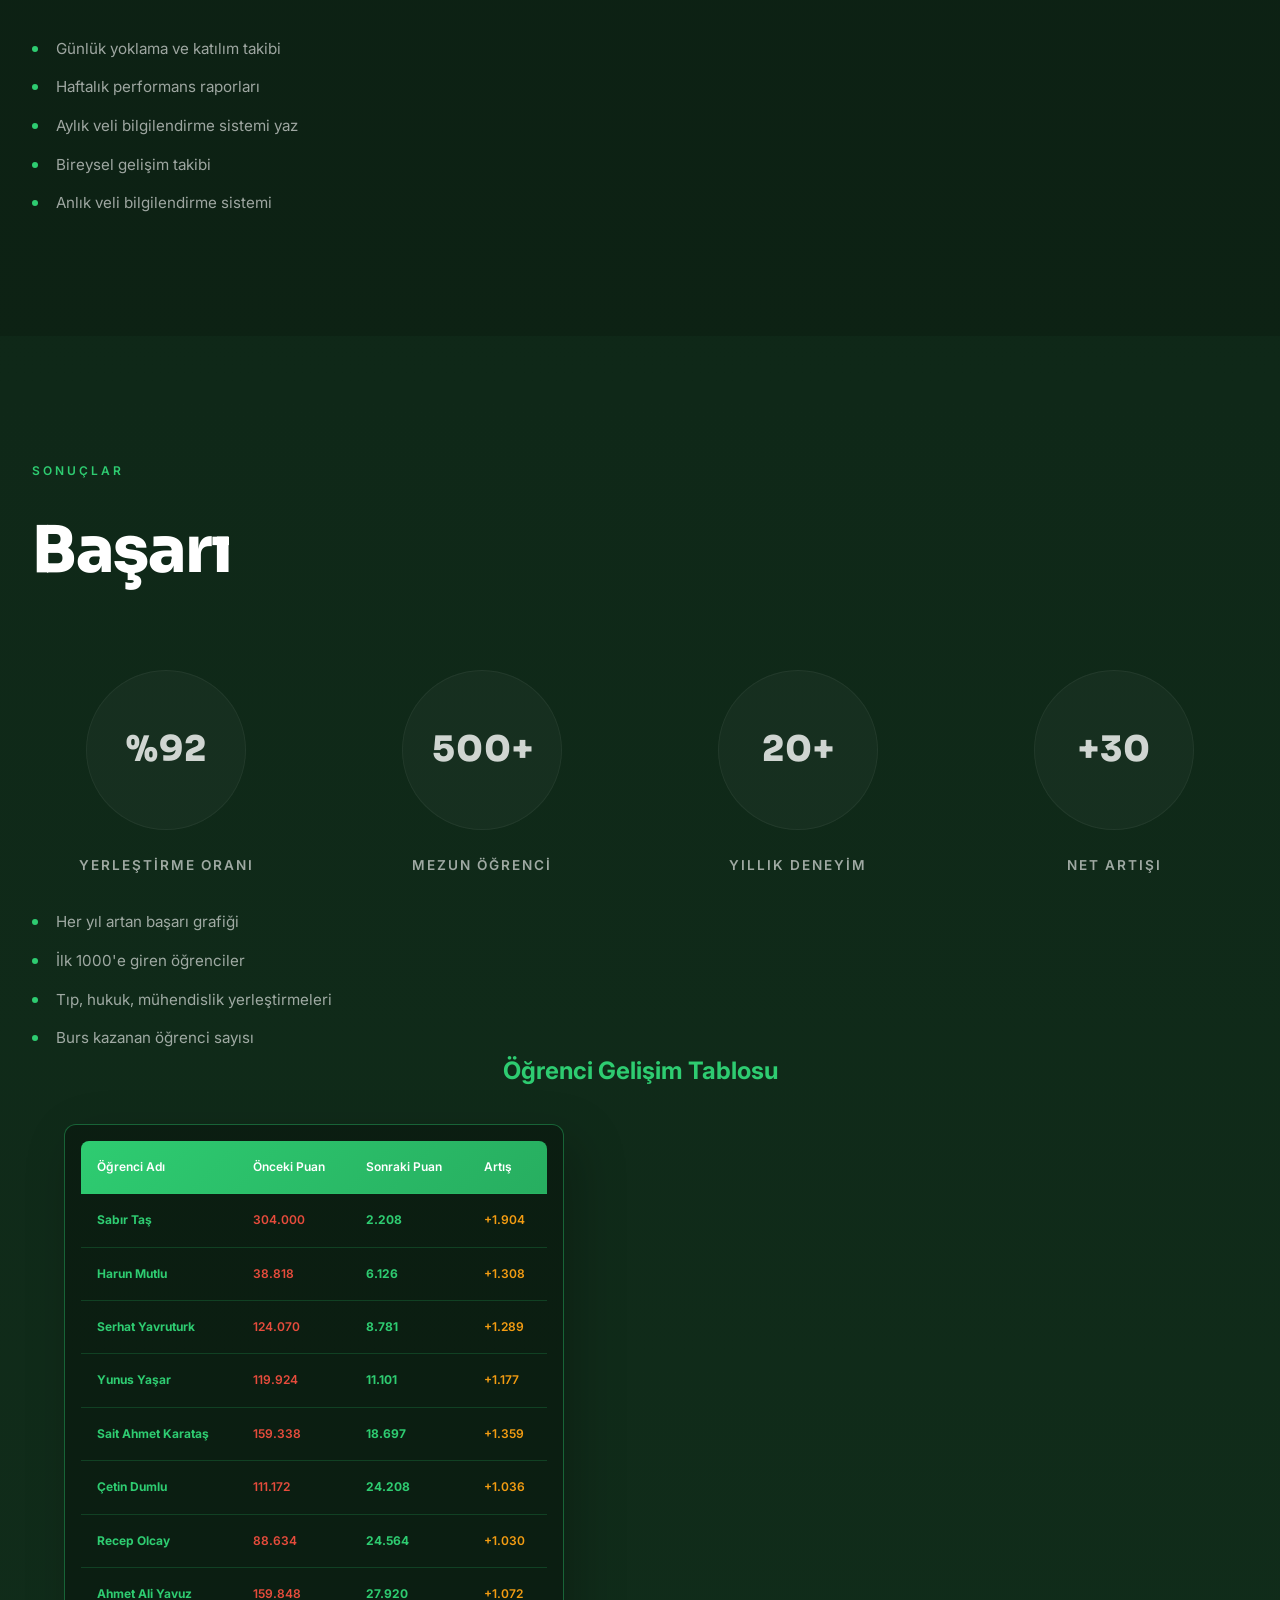
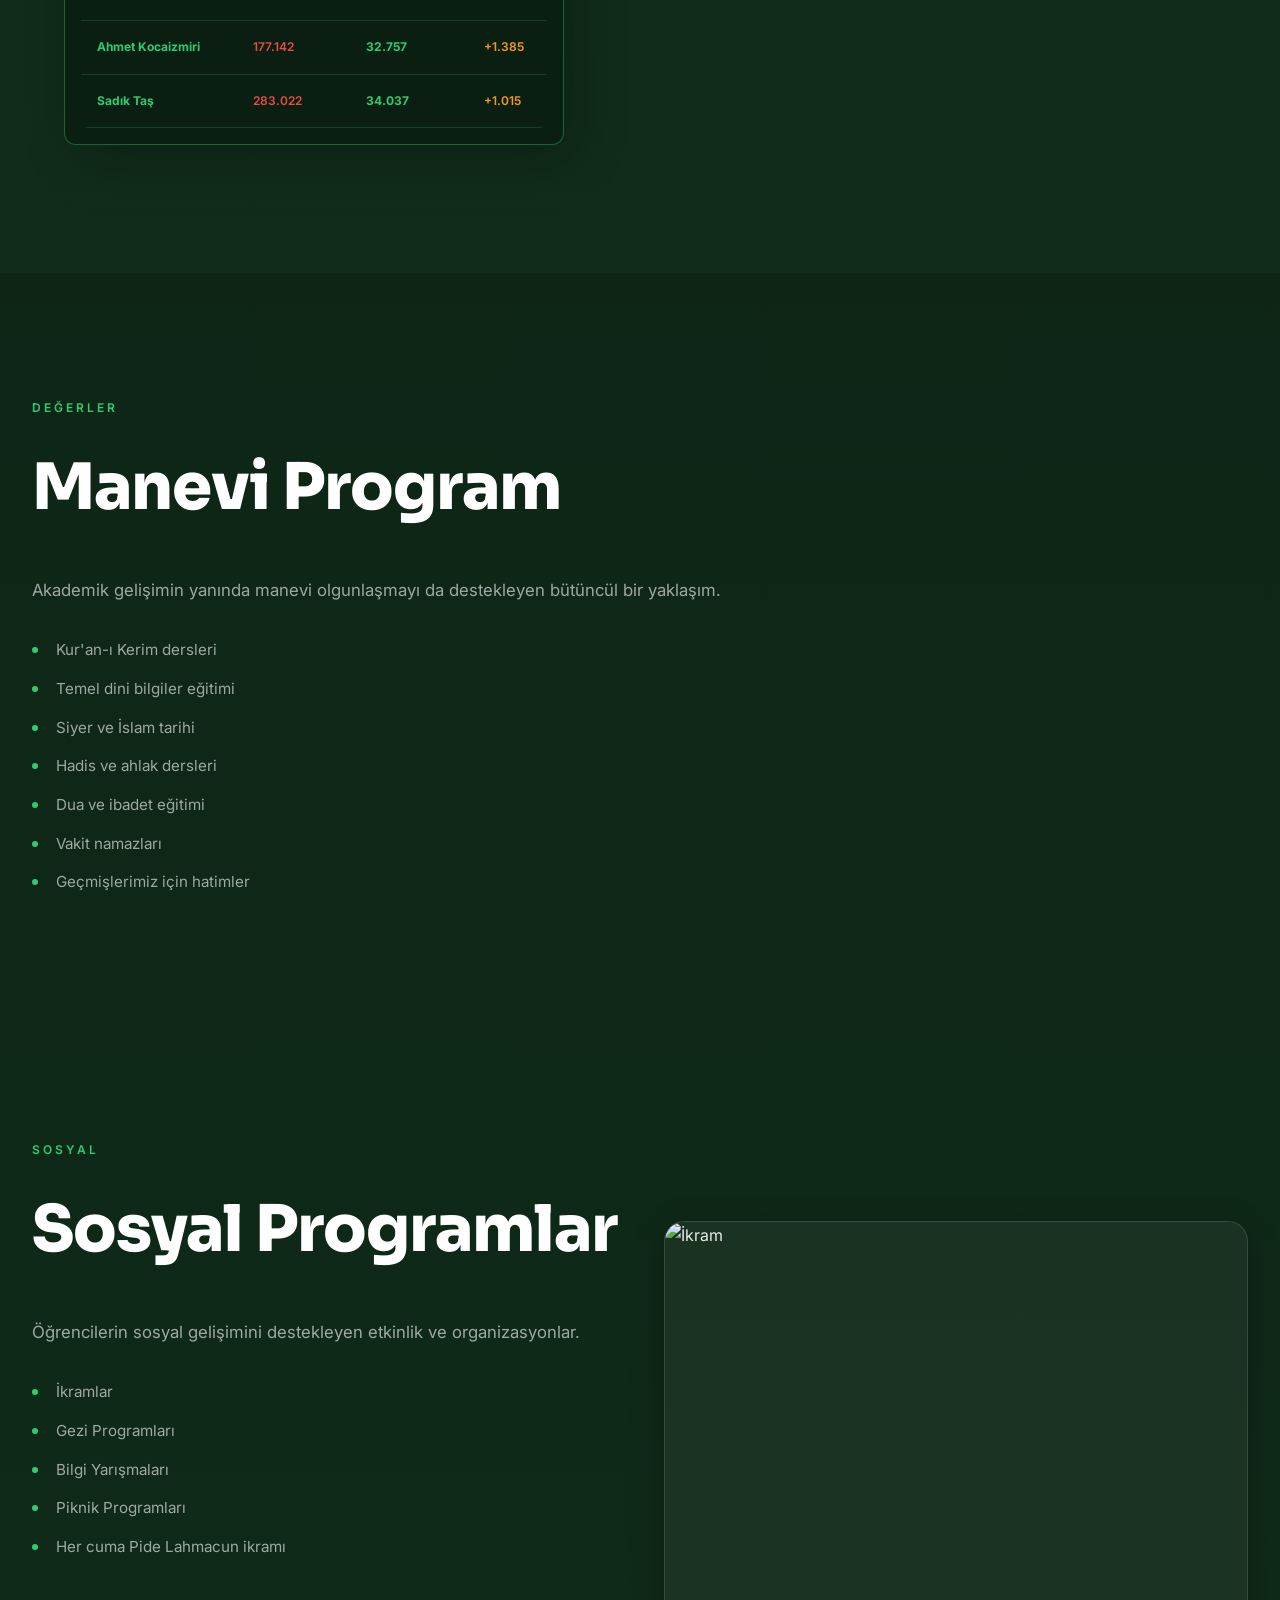
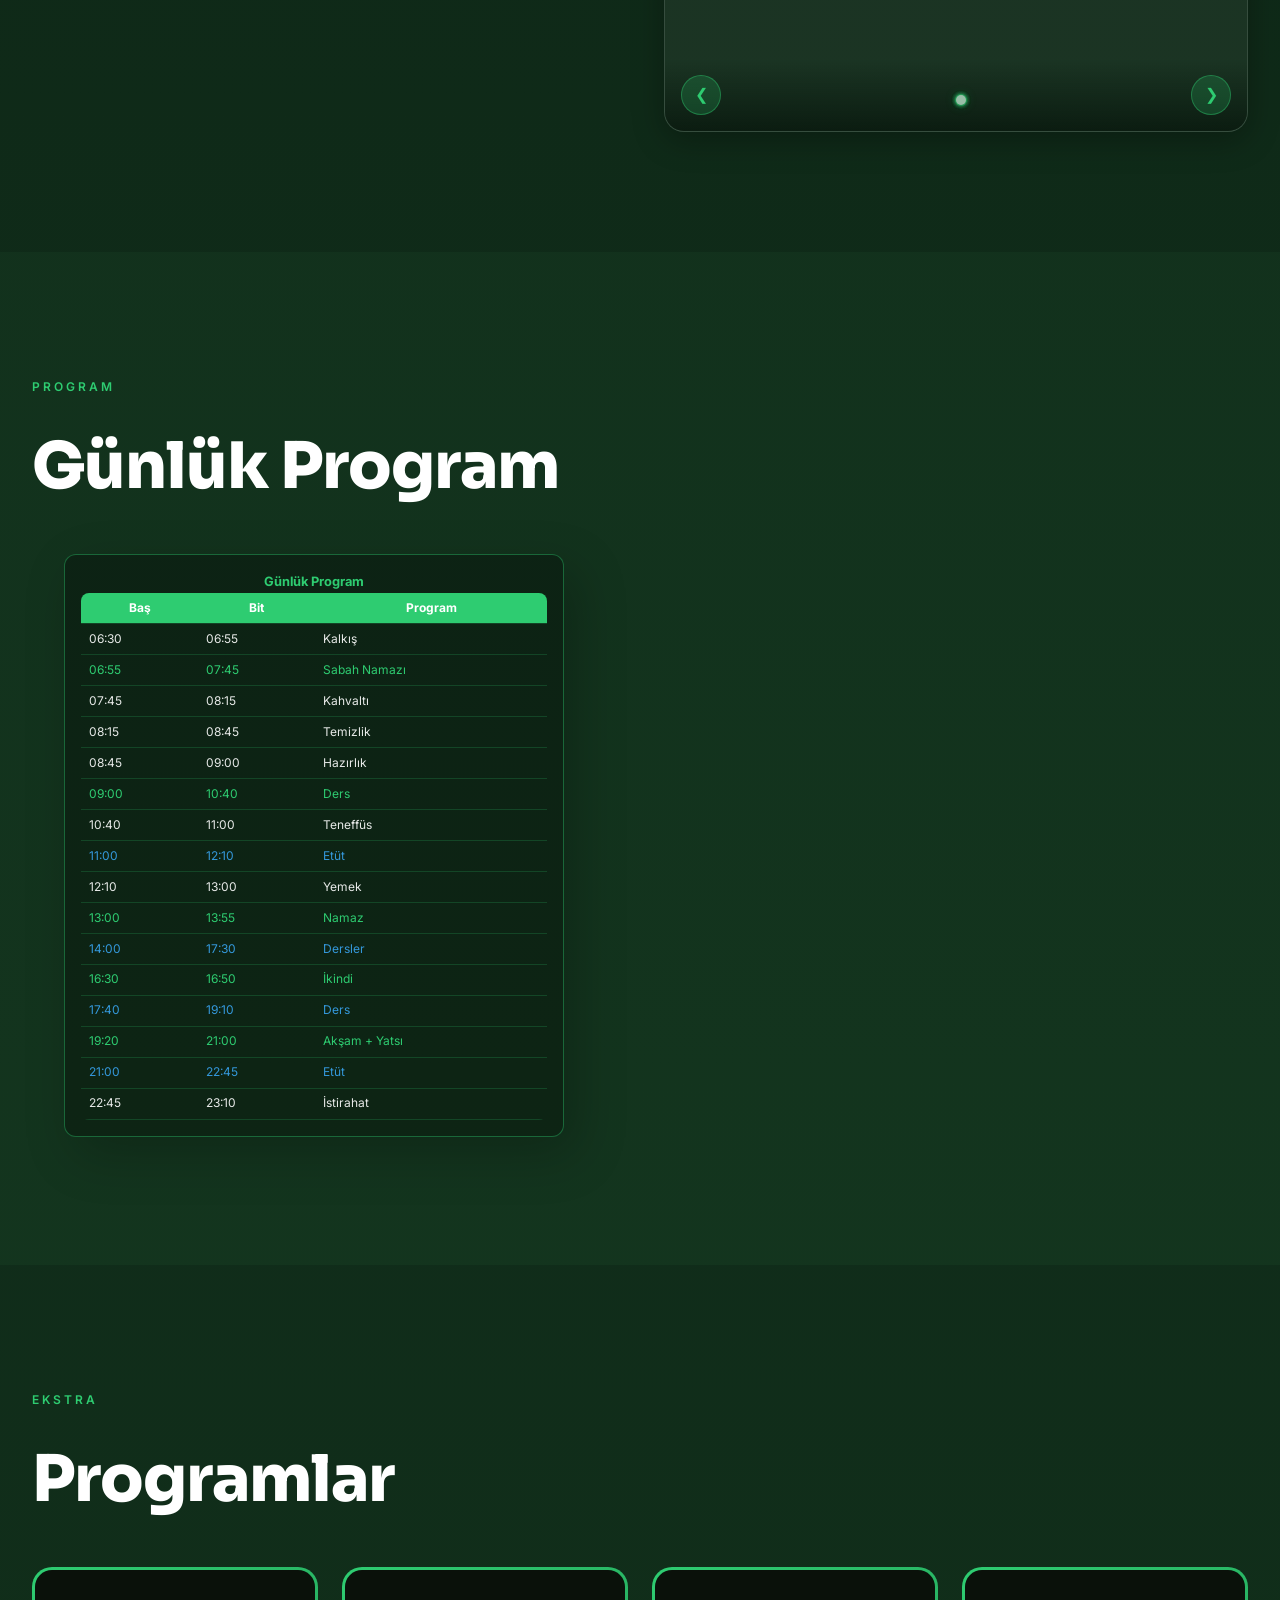
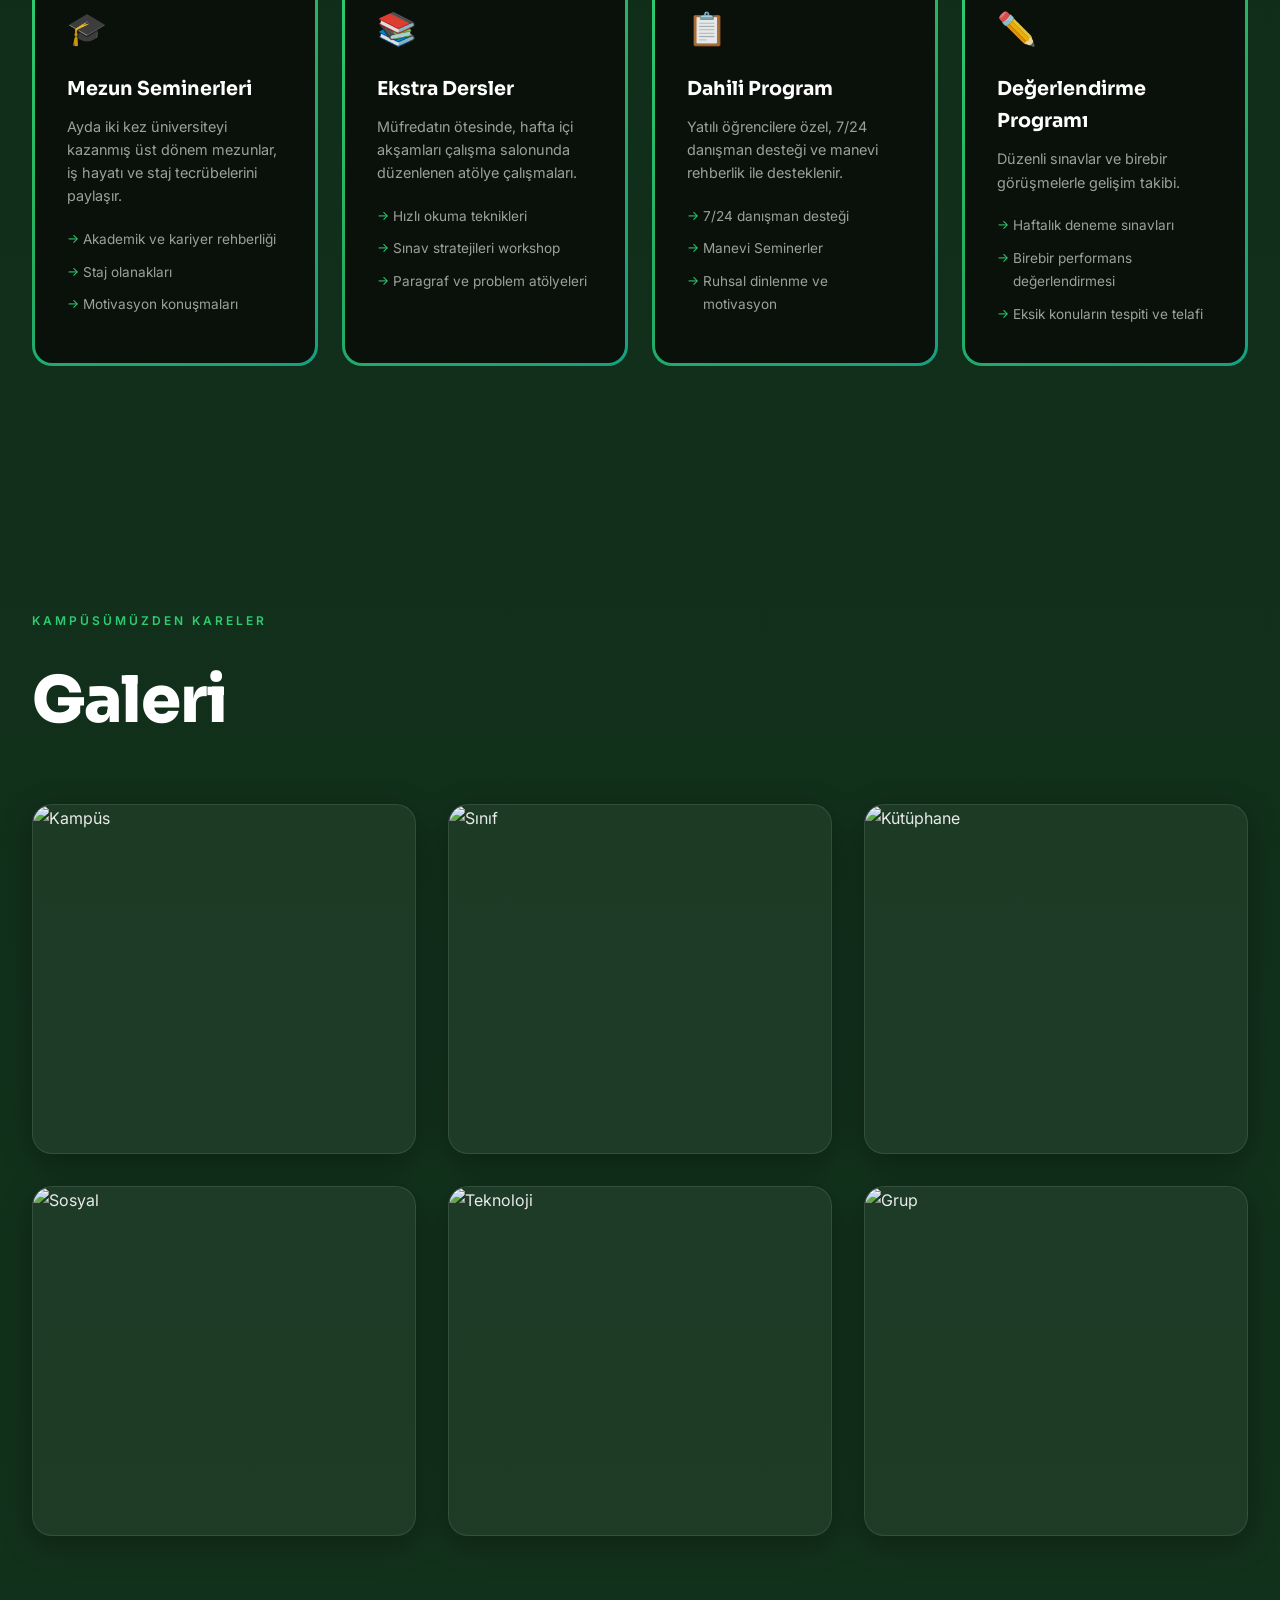
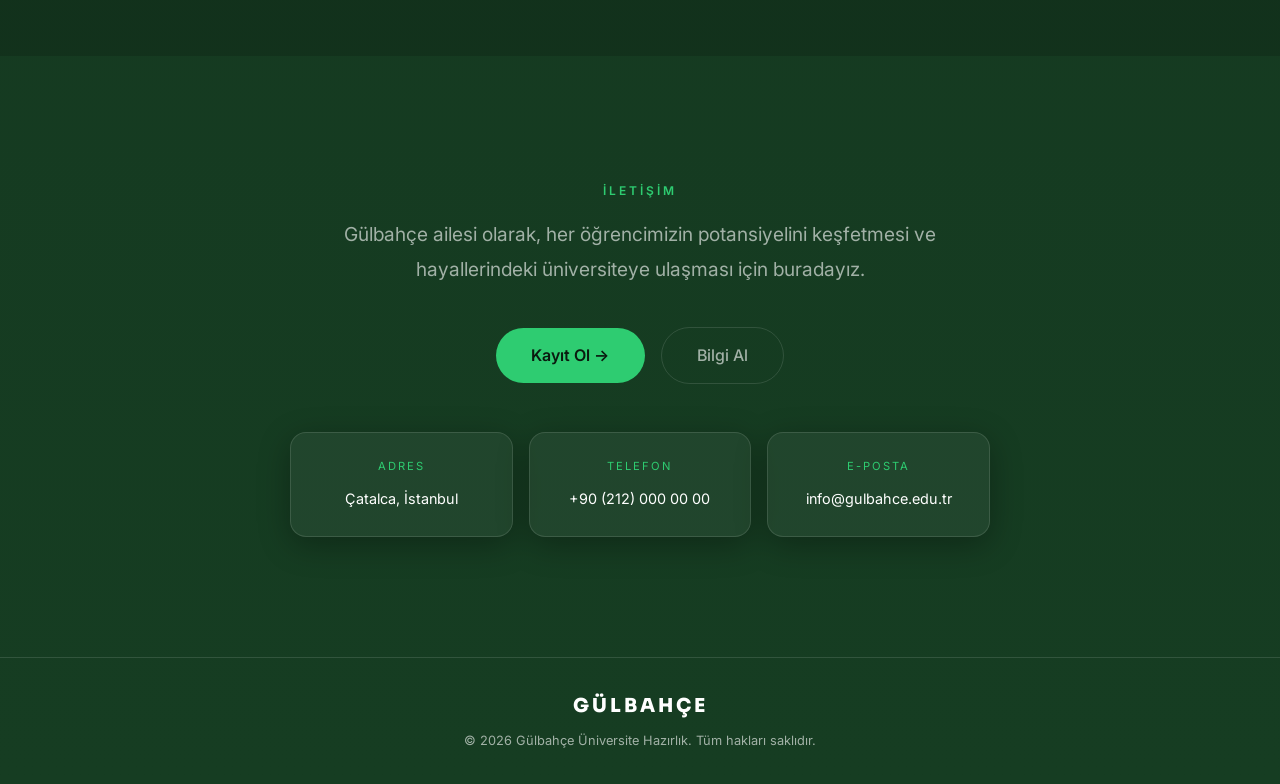
==== commit 12c8bcdb: "Add files via upload" ====
--- a/index.html
+++ b/index.html
@@ -1,15 +1,96 @@
 <!DOCTYPE html>
 <html lang="tr">
+
 <head>
     <meta charset="UTF-8">
     <meta name="viewport" content="width=device-width, initial-scale=1.0">
-    <title>Gülbahçe Üniversite Hazırlık</title>
-    <!-- Google Fonts -->
-    <link rel="preconnect" href="https://fonts.googleapis.com">
+    <meta name="description"
+        content="2005'ten günümüze uzanan tecrübesiyle, disiplinli ve öğrenci merkezli eğitim anlayışını bir araya getiren Gülbahçe, üniversiteye hazırlıkta başarının simgesidir.">
+    <meta name="keywords" content="üniversite hazırlık, TYT, AYT, Çatalca, İstanbul, eğitim kursu, Lise hazırlık">
+    <meta name="author" content="Gülbahçe Üniversite Hazırlık">
+    <meta property="og:title" content="Gülbahçe Üniversite Hazırlık">
+    <meta property="og:description"
+        content="2005'ten günümüze uzanan tecrübesiyle, disiplinli ve öğrenci merkezli eğitim anlayışını bir araya getiren Gülbahçe, üniversiteye hazırlıkta başarının simgesidir.">
+    <meta property="og:type" content="website">
+    <meta property="og:locale" content="tr_TR">
+
+    <!-- Performance optimization -->
+    <link rel="dns-prefetch" href="//fonts.googleapis.com">
+    <link rel="dns-prefetch" href="//fonts.gstatic.com">
+    <link rel="preconnect" href="https://fonts.googleapis.com" crossorigin>
     <link rel="preconnect" href="https://fonts.gstatic.com" crossorigin>
-    <link href="https://fonts.googleapis.com/css2?family=Inter:wght@300;400;500;600;700;800;900&family=Sora:wght@300;400;500;600;700;800&display=swap" rel="stylesheet">
+
+    <!-- Font optimization - display=swap for better performance -->
+    <link
+        href="https://fonts.googleapis.com/css2?family=Inter:wght@300;400;500;600;700;800;900&family=Sora:wght@300;400;500;600;700;800&display=swap"
+        rel="stylesheet" media="print" onload="this.media='all'">
+    <noscript>
+        <link
+            href="https://fonts.googleapis.com/css2?family=Inter:wght@300;400;500;600;700;800;900&family=Sora:wght@300;400;500;600;700;800&display=swap"
+            rel="stylesheet">
+    </noscript>
+
+    <!-- Critical CSS inline -->
+    <style>
+        /* Critical CSS for above-the-fold content */
+        body {
+            font-family: Inter, sans-serif;
+            background: linear-gradient(180deg, #0a1a0f 0%, #0f2818 50%, #163d22 100%);
+            color: #fff;
+            margin: 0;
+            padding: 0;
+            overflow-x: hidden
+        }
+
+        .navbar {
+            position: fixed;
+            top: 0;
+            left: 0;
+            width: 100%;
+            z-index: 1000;
+            padding: 1rem 2rem;
+            background: rgba(10, 26, 15, 0.7);
+            backdrop-filter: blur(20px);
+            -webkit-backdrop-filter: blur(20px)
+        }
+
+        .hero {
+            min-height: 100vh;
+            display: flex;
+            align-items: center;
+            justify-content: center;
+            position: relative
+        }
+
+        .hero-title {
+            font-size: 8rem;
+            font-weight: 900;
+            color: rgba(255, 255, 255, 0.1);
+            position: absolute;
+            top: 50%;
+            left: 50%;
+            transform: translate(-50%, -50%);
+            white-space: nowrap
+        }
+
+        .hero-card {
+            background: rgba(255, 255, 255, 0.05);
+            border: 1px solid rgba(255, 255, 255, 0.12);
+            border-radius: 20px;
+            padding: 2rem;
+            max-width: 600px;
+            backdrop-filter: blur(20px);
+            -webkit-backdrop-filter: blur(20px)
+        }
+    </style>
+
+    <!-- Main CSS -->
     <link rel="stylesheet" href="style.css">
+
+    <!-- Preload critical resources -->
+    <link rel="preload" href="images/hakkimizda.jpg" as="image">
 </head>
+
 <body>
 
     <!-- ========== NAVBAR ========== -->
@@ -27,10 +108,18 @@
                             </linearGradient>
                         </defs>
                         <g transform="matrix(1,0,0,1,0,-91)" fill="url(#wave-grad)">
-                            <path opacity="0.1" transform="matrix(1,0,0,1,0,35)" d="M 0 305 Q 227 450 600 302 Q 1010 450 1200 343 Q 1379 450 1800 320 Q 2153 450 2400 314 L 2400 800 L 0 800 Z"></path>
-                            <path opacity="0.3" transform="matrix(1,0,0,1,0,105)" d="M 0 305 Q 227 450 600 302 Q 1010 450 1200 343 Q 1379 450 1800 320 Q 2153 450 2400 314 L 2400 800 L 0 800 Z"></path>
-                            <path opacity="0.6" transform="matrix(1,0,0,1,0,175)" d="M 0 305 Q 227 450 600 302 Q 1010 450 1200 343 Q 1379 450 1800 320 Q 2153 450 2400 314 L 2400 800 L 0 800 Z"></path>
-                            <path opacity="1" transform="matrix(1,0,0,1,0,245)" d="M 0 305 Q 227 450 600 302 Q 1010 450 1200 343 Q 1379 450 1800 320 Q 2153 450 2400 314 L 2400 800 L 0 800 Z"></path>
+                            <path opacity="0.1" transform="matrix(1,0,0,1,0,35)"
+                                d="M 0 305 Q 227 450 600 302 Q 1010 450 1200 343 Q 1379 450 1800 320 Q 2153 450 2400 314 L 2400 800 L 0 800 Z">
+                            </path>
+                            <path opacity="0.3" transform="matrix(1,0,0,1,0,105)"
+                                d="M 0 305 Q 227 450 600 302 Q 1010 450 1200 343 Q 1379 450 1800 320 Q 2153 450 2400 314 L 2400 800 L 0 800 Z">
+                            </path>
+                            <path opacity="0.6" transform="matrix(1,0,0,1,0,175)"
+                                d="M 0 305 Q 227 450 600 302 Q 1010 450 1200 343 Q 1379 450 1800 320 Q 2153 450 2400 314 L 2400 800 L 0 800 Z">
+                            </path>
+                            <path opacity="1" transform="matrix(1,0,0,1,0,245)"
+                                d="M 0 305 Q 227 450 600 302 Q 1010 450 1200 343 Q 1379 450 1800 320 Q 2153 450 2400 314 L 2400 800 L 0 800 Z">
+                            </path>
                         </g>
                     </svg>
                 </div>
@@ -182,7 +271,8 @@
                 <div class="card-badge">ÜNİVERSİTE HAZIRLIK</div>
                 <h2 class="card-title">Gülbahçe Üniversite<br>Hazırlık</h2>
                 <p class="card-description">
-                    2005'ten beri süregelen tecrübeye sahip, disiplinli ve öğrenci odaklı eğitim sistemi ile üniversiteye hazırlık sürecinde güvenilir bir kurum.
+                    2005'ten günümüze uzanan tecrübesiyle, disiplinli ve öğrenci merkezli eğitim anlayışını bir araya
+                    getiren Gülbahçe, üniversiteye hazırlıkta başarının simgesidir.
                 </p>
             </div>
             <div class="divider"></div>
@@ -258,7 +348,7 @@
             <div class="section-content split-layout">
                 <div class="text-content">
                     <p class="section-text">
-                        Gülbahçe Üniversite Hazırlık Kursu, 2005 yılından bu yana İstanbul Çatalca'da 
+                        Gülbahçe Üniversite Hazırlık Kursu, 2005 yılından bu yana İstanbul Çatalca'da
                         öğrencilerin üniversite hayallerini gerçeğe dönüştürmek için çalışmaktadır.
                     </p>
                     <ul class="section-list">
@@ -271,7 +361,8 @@
                 </div>
                 <div class="image-content">
                     <div class="about-image-wrapper glass-card">
-                        <img src="images/hakkimizda.jpg" alt="Gülbahçe Binası">
+                        <img src="images/hakkimizda.jpg" alt="Gülbahçe Binası" loading="lazy" width="400" height="300"
+                            decoding="async">
                         <div class="image-badge">Sınav Hazırlık Uzmanı</div>
                     </div>
                 </div>
@@ -292,7 +383,8 @@
                             <h3>Disiplinli Sistem</h3>
                         </div>
                         <div class="card-back">
-                            <p>Kurallı ve düzenli bir eğitim ortamı ile öğrencilerin potansiyelini maksimuma çıkarıyoruz.</p>
+                            <p>Kurallı ve düzenli bir eğitim ortamı ile öğrencilerin potansiyelini maksimuma
+                                çıkarıyoruz.</p>
                         </div>
                     </div>
                 </div>
@@ -341,36 +433,24 @@
             <div class="section-content split-layout">
                 <div class="text-content">
                     <p class="section-text">
-                        Öğrencilerimizin akademik başarılarını en üst seviyeye taşımak için 
-                        bilimsel ve sistematik bir eğitim modeli uyguluyoruz.
+                        Öğrencilerimizin akademik başarılarını en üst seviyeye taşımak için
+                        sistematik bir eğitim modeli uyguluyoruz.
                     </p>
                     <ul class="section-list">
                         <li>Konu anlatımı + soru çözümü entegre ders planı</li>
                         <li>Haftalık deneme sınavları ve analiz raporları</li>
                         <li>Eksik tespit sistemi ile bireysel çalışma planları</li>
                         <li>Düzenli tekrar programları ve soru bankası desteği</li>
-                        <li>Motivasyon ve verimlilik seminerleri</li>
+                        <li>Kariyer Planlama Seminerleri</li>
                     </ul>
                 </div>
                 <div class="image-content">
-                    <div class="about-image-wrapper glass-card image-slider">
-                        <div class="slider-container">
-                            <div class="slider-wrapper">
-                                <div class="slide active">
-                                    <img src="images/etüt-2-.jpg" alt="Etüt 1">
-                                </div>
-                                <div class="slide">
-                                    <img src="images/etut-foto.jpg" alt="Etüt 2">
-                                </div>
-                            </div>
-                            <button class="slider-btn slider-prev" onclick="changeSlide(-1)">❮</button>
-                            <button class="slider-btn slider-next" onclick="changeSlide(1)">❯</button>
-                            <div class="slider-dots">
-                                <span class="dot active" onclick="currentSlide(0)"></span>
-                                <span class="dot" onclick="currentSlide(1)"></span>
-                            </div>
-                        </div>
-                        <div class="image-badge" style="background: linear-gradient(135deg, #2ecc71, #27ae60);">ETÜT</div>
+                    <div class="about-image-wrapper glass-card"
+                        style="transform: perspective(1000px) rotateX(0deg) rotateY(0deg) translateY(0px);">
+                        <img src="images/Eğitim sistemi/etüt-3.jpg" alt="Eğitim Sistemi" loading="lazy" width="400"
+                            height="300" decoding="async">
+                        <div class="image-badge" style="background: linear-gradient(135deg, #2ecc71, #27ae60);">EĞİTİM
+                        </div>
                     </div>
                 </div>
             </div>
@@ -385,58 +465,90 @@
             <div class="section-content split-layout">
                 <!-- Sol taraf - Deneme Slider -->
                 <div class="image-content" style="order: 1;">
-                    <div class="about-image-wrapper glass-card" style="transform: perspective(1000px) rotateX(0deg) rotateY(0deg) translateY(0px);">
-                        <img src="images/deneme fotod,rafı.jpg" alt="Deneme 1">
-                        <div class="image-badge" style="background: linear-gradient(135deg, #2ecc71, #27ae60);">DENE</div>
-                    </div>
-                </div>
-                
+                    <div class="about-image-wrapper glass-card"
+                        style="transform: perspective(1000px) rotateX(0deg) rotateY(0deg) translateY(0px);">
+                        <img src="images/workwin.png" alt="Deneme 1" loading="lazy" width="400" height="300"
+                            decoding="async">
+                        <div class="image-badge" style="background: linear-gradient(135deg, #2ecc71, #27ae60);">DENE
+                        </div>
+                    </div>
+                    <div class="about-image-wrapper glass-card"
+                        style="transform: perspective(1000px) rotateX(0deg) rotateY(0deg) translateY(0px); margin-top: 1rem;">
+                        <img src="images/destek program.jpg" alt="Destek Programı" loading="lazy" width="400"
+                            height="300" decoding="async">
+                        <div class="image-badge" style="background: linear-gradient(135deg, #2ecc71, #27ae60);">KAYIT
+                        </div>
+                    </div>
+                </div>
+
                 <!-- Sağ taraf - Yayın listesi -->
                 <div class="text-content" style="order: 2;">
                     <p class="section-text">
-                        Sayısal, eşit ağırlık ve sözel alanlardaki öğrencilere özel destek programları. 
+                        Sayısal, eşit ağırlık ve sözel alanlardaki öğrencilere özel destek programları.
                         En güncel ve kapsamlı kaynaklarla hazırlanıyoruz.
                     </p>
-                    
-                    <h3 style="color: #2ecc71; font-size: 1.1rem; margin: 1.5rem 0 1rem; font-weight: 700;">Kullandığımız Yayınlar:</h3>
-                    
+
+                    <h3 style="color: #2ecc71; font-size: 1.1rem; margin: 1.5rem 0 1rem; font-weight: 700;">
+                        Kullandığımız Yayınlar:</h3>
+
                     <div style="display: grid; grid-template-columns: 1fr 1fr; gap: 0.8rem;">
-                        <div style="background: rgba(46,204,113,0.1); padding: 0.6rem 1rem; border-radius: 8px; border-left: 3px solid #2ecc71;">
+                        <div
+                            style="background: rgba(46,204,113,0.1); padding: 0.6rem 1rem; border-radius: 8px; border-left: 3px solid #2ecc71;">
                             <span style="color: white; font-weight: 600; font-size: 0.9rem;">3D</span>
                         </div>
-                        <div style="background: rgba(46,204,113,0.1); padding: 0.6rem 1rem; border-radius: 8px; border-left: 3px solid #2ecc71;">
+                        <div
+                            style="background: rgba(46,204,113,0.1); padding: 0.6rem 1rem; border-radius: 8px; border-left: 3px solid #2ecc71;">
                             <span style="color: white; font-weight: 600; font-size: 0.9rem;">3-4-5</span>
                         </div>
-                        <div style="background: rgba(46,204,113,0.1); padding: 0.6rem 1rem; border-radius: 8px; border-left: 3px solid #2ecc71;">
+                        <div
+                            style="background: rgba(46,204,113,0.1); padding: 0.6rem 1rem; border-radius: 8px; border-left: 3px solid #2ecc71;">
                             <span style="color: white; font-weight: 600; font-size: 0.9rem;">Töder</span>
                         </div>
-                        <div style="background: rgba(46,204,113,0.1); padding: 0.6rem 1rem; border-radius: 8px; border-left: 3px solid #2ecc71;">
+                        <div
+                            style="background: rgba(46,204,113,0.1); padding: 0.6rem 1rem; border-radius: 8px; border-left: 3px solid #2ecc71;">
                             <span style="color: white; font-weight: 600; font-size: 0.9rem;">Özdebir</span>
                         </div>
-                        <div style="background: rgba(46,204,113,0.1); padding: 0.6rem 1rem; border-radius: 8px; border-left: 3px solid #2ecc71;">
+                        <div
+                            style="background: rgba(46,204,113,0.1); padding: 0.6rem 1rem; border-radius: 8px; border-left: 3px solid #2ecc71;">
                             <span style="color: white; font-weight: 600; font-size: 0.9rem;">Bilgi Sarmalı</span>
                         </div>
-                        <div style="background: rgba(46,204,113,0.1); padding: 0.6rem 1rem; border-radius: 8px; border-left: 3px solid #2ecc71;">
+                        <div
+                            style="background: rgba(46,204,113,0.1); padding: 0.6rem 1rem; border-radius: 8px; border-left: 3px solid #2ecc71;">
                             <span style="color: white; font-weight: 600; font-size: 0.9rem;">Hız ve Renk</span>
                         </div>
-                        <div style="background: rgba(46,204,113,0.1); padding: 0.6rem 1rem; border-radius: 8px; border-left: 3px solid #2ecc71;">
+                        <div
+                            style="background: rgba(46,204,113,0.1); padding: 0.6rem 1rem; border-radius: 8px; border-left: 3px solid #2ecc71;">
                             <span style="color: white; font-weight: 600; font-size: 0.9rem;">LİMİT</span>
                         </div>
-                        <div style="background: rgba(46,204,113,0.1); padding: 0.6rem 1rem; border-radius: 8px; border-left: 3px solid #2ecc71;">
+                        <div
+                            style="background: rgba(46,204,113,0.1); padding: 0.6rem 1rem; border-radius: 8px; border-left: 3px solid #2ecc71;">
                             <span style="color: white; font-weight: 600; font-size: 0.9rem;">KAREKÖK</span>
                         </div>
-                        <div style="background: rgba(46,204,113,0.1); padding: 0.6rem 1rem; border-radius: 8px; border-left: 3px solid #2ecc71;">
+                        <div
+                            style="background: rgba(46,204,113,0.1); padding: 0.6rem 1rem; border-radius: 8px; border-left: 3px solid #2ecc71;">
                             <span style="color: white; font-weight: 600; font-size: 0.9rem;">Ens Yayınları</span>
                         </div>
-                        <div style="background: rgba(46,204,113,0.1); padding: 0.6rem 1rem; border-radius: 8px; border-left: 3px solid #2ecc71;">
+                        <div
+                            style="background: rgba(46,204,113,0.1); padding: 0.6rem 1rem; border-radius: 8px; border-left: 3px solid #2ecc71;">
                             <span style="color: white; font-weight: 600; font-size: 0.9rem;">Workwin</span>
                         </div>
-                        <div style="background: rgba(46,204,113,0.1); padding: 0.6rem 1rem; border-radius: 8px; border-left: 3px solid #2ecc71;">
+                        <div
+                            style="background: rgba(46,204,113,0.1); padding: 0.6rem 1rem; border-radius: 8px; border-left: 3px solid #2ecc71;">
                             <span style="color: white; font-weight: 600; font-size: 0.9rem;">Apotemi</span>
                         </div>
                     </div>
-                    
+
                     <ul class="section-list" style="margin-top: 1.5rem;">
+                        <li>Alanında Uzman Öğretmenler</li>
+                        <li>Doğa ile iç içe çalışma imkânı</li>
+                        <li>Haftalık Deneme Sınavları</li>
+                        <li>Sayısal-Eşit Ağırlık-Sözel Sınıflar</li>
+                        <li>Bireysel Deneme</li>
+                        <li>Birebir Ölçme ve Analizleri</li>
+                        <li>Değerlendirme</li>
+                        <li>Akademik ve Kaynak Temini</li>
+                        <li>Mesleki Rehberlik</li>
+                        <li>Kontrolü</li>
                         <li>Alana özel müfredat ve ders programı</li>
                         <li>Zayıf alan tespiti ve güçlendirme dersleri</li>
                         <li>Birebir koçluk ve yönlendirme</li>
@@ -451,17 +563,60 @@
         <div class="section-container reveal">
             <span class="section-label">Ortam</span>
             <h2 class="section-title">Fiziki Ortam</h2>
-            <div class="section-content">
-                <p class="section-text">
-                    Modern ve konforlu eğitim alanları ile öğrencilere en verimli çalışma ortamını sunuyoruz.
-                </p>
-                <ul class="section-list">
-                    <li>Klimali ve ferah derslikler</li>
-                    <li>Bireysel etüt odaları</li>
-                    <li>Kütüphane ve sessiz çalışma alanları</li>
-                    <li>Dinlenme ve sosyal alanlar</li>
-                    <li>Güvenli ve hijyenik ortam</li>
-                </ul>
+            <div class="section-content split-layout">
+                <div class="text-content">
+                    <p class="section-text">
+                        Modern ve konforlu eğitim alanları ile öğrencilere en verimli çalışma ortamını sunuyoruz.
+                    </p>
+                    <ul class="section-list">
+                        <li>Akıllı Tahta</li>
+                        <li>Bilgisayarlar ve Siralarimizi güncelledik</li>
+                        <li>Kütüphane ve sessiz çalışma alanları</li>
+                        <li>Dinlenme ve sosyal alanlar</li>
+                        <li>7/24 Çay hizmeti</li>
+                        <li>Dinlenmek için ferah havadar lokalimiz</li>
+                        <li>Güvenli ve hijyenik ortam</li>
+                    </ul>
+                </div>
+                <div class="image-content">
+                    <div class="carousel-container glass-card">
+                        <div class="carousel-track" id="fizikiCarousel">
+                            <div class="carousel-slide active">
+                                <img src="images/Fiziki%20Ortam/et%C3%BCt-4.jpg" alt="Etüt Çalışma Alanı"
+                                    loading="lazy">
+                            </div>
+                            <div class="carousel-slide">
+                                <img src="images/Fiziki%20Ortam/bilgisayarlar.jpg" alt="Bilgisayarlar" loading="lazy">
+                            </div>
+                            <div class="carousel-slide">
+                                <img src="images/Fiziki%20Ortam/bilgisayarlar-2.jpg" alt="Bilgisayarlar" loading="lazy">
+                            </div>
+                            <div class="carousel-slide">
+                                <img src="images/Fiziki%20Ortam/k%C3%BCt%C3%BCphane.jpg" alt="Kütüphane" loading="lazy">
+                            </div>
+                            <div class="carousel-slide">
+                                <img src="images/Fiziki%20Ortam/dinlenme%20alan%C4%B1.jpg" alt="Dinlenme Alanı - Lokal"
+                                    loading="lazy">
+                            </div>
+                            <div class="carousel-slide">
+                                <img src="images/Fiziki%20Ortam/%C3%A7ayoca%C4%9F%C4%B1.jpg" alt="Çay Ocağı"
+                                    loading="lazy">
+                            </div>
+                        </div>
+                        <div class="carousel-nav">
+                            <button class="carousel-btn prev" onclick="moveCarousel(-1)">&#10094;</button>
+                            <div class="carousel-dots">
+                                <span class="dot active" onclick="goToSlide(0)"></span>
+                                <span class="dot" onclick="goToSlide(1)"></span>
+                                <span class="dot" onclick="goToSlide(2)"></span>
+                                <span class="dot" onclick="goToSlide(3)"></span>
+                                <span class="dot" onclick="goToSlide(4)"></span>
+                                <span class="dot" onclick="goToSlide(5)"></span>
+                            </div>
+                            <button class="carousel-btn next" onclick="moveCarousel(1)">&#10095;</button>
+                        </div>
+                    </div>
+                </div>
             </div>
         </div>
     </section>
@@ -475,72 +630,157 @@
                 <!-- Sol taraf - Etüt Devam Çizelgesi -->
                 <div class="image-content" style="order: 1; padding-left: -10rem;">
                     <div class="section-container reveal active">
-                        <h3 style="text-align: center; color: #2ecc71; margin-bottom: 1rem; font-size: 1.2rem;">Etüt Devam Çizelgesi</h3>
+                        <h3 style="text-align: center; color: #2ecc71; margin-bottom: 1rem; font-size: 1.2rem;">Etüt
+                            Devam Çizelgesi</h3>
                         <div class="animated-table-card">
                             <table style="width: 100%; border-collapse: collapse;">
                                 <thead>
                                     <tr style="background: linear-gradient(135deg, #2ecc71, #27ae60); color: white;">
-                                        <th style="padding: 0.8rem; text-align: left; font-weight: 600; font-size: 0.9rem;">Ad Soyad</th>
-                                        <th style="padding: 0.8rem; text-align: center; font-weight: 600; font-size: 0.9rem;">Pzt</th>
-                                        <th style="padding: 0.8rem; text-align: center; font-weight: 600; font-size: 0.9rem;">Sal</th>
-                                        <th style="padding: 0.8rem; text-align: center; font-weight: 600; font-size: 0.9rem;">Çar</th>
-                                        <th style="padding: 0.8rem; text-align: center; font-weight: 600; font-size: 0.9rem;">Per</th>
-                                        <th style="padding: 0.8rem; text-align: center; font-weight: 600; font-size: 0.9rem;">Cum</th>
-                                        <th style="padding: 0.8rem; text-align: center; font-weight: 600; font-size: 0.9rem;">Geç Kalma</th>
+                                        <th
+                                            style="padding: 0.8rem; text-align: left; font-weight: 600; font-size: 0.9rem;">
+                                            Ad Soyad</th>
+                                        <th
+                                            style="padding: 0.8rem; text-align: center; font-weight: 600; font-size: 0.9rem;">
+                                            Pzt</th>
+                                        <th
+                                            style="padding: 0.8rem; text-align: center; font-weight: 600; font-size: 0.9rem;">
+                                            Sal</th>
+                                        <th
+                                            style="padding: 0.8rem; text-align: center; font-weight: 600; font-size: 0.9rem;">
+                                            Çar</th>
+                                        <th
+                                            style="padding: 0.8rem; text-align: center; font-weight: 600; font-size: 0.9rem;">
+                                            Per</th>
+                                        <th
+                                            style="padding: 0.8rem; text-align: center; font-weight: 600; font-size: 0.9rem;">
+                                            Cum</th>
+                                        <th
+                                            style="padding: 0.8rem; text-align: center; font-weight: 600; font-size: 0.9rem;">
+                                            Geç Kalma</th>
                                     </tr>
                                 </thead>
                                 <tbody>
                                     <tr>
-                                        <td style="padding: 0.6rem; border-bottom: 1px solid rgba(46, 204, 113, 0.2); color: #2ecc71; font-weight: 700; font-size: 0.85rem;">Ahmet Faruk Yılmaz</td>
-                                        <td style="padding: 0.6rem; border-bottom: 1px solid rgba(46, 204, 113, 0.2); text-align: center; font-size: 0.85rem;">-</td>
-                                        <td style="padding: 0.6rem; border-bottom: 1px solid rgba(46, 204, 113, 0.2); text-align: center; font-size: 0.85rem;">-</td>
-                                        <td style="padding: 0.6rem; border-bottom: 1px solid rgba(46, 204, 113, 0.2); text-align: center; font-size: 0.85rem;">-</td>
-                                        <td style="padding: 0.6rem; border-bottom: 1px solid rgba(46, 204, 113, 0.2); text-align: center; font-size: 0.85rem;">-</td>
-                                        <td style="padding: 0.6rem; border-bottom: 1px solid rgba(46, 204, 113, 0.2); text-align: center; font-size: 0.85rem;">-</td>
-                                        <td style="padding: 0.6rem; border-bottom: 1px solid rgba(46, 204, 113, 0.2); color: #e74c3c; font-weight: 600; text-align: center; font-size: 0.85rem;">0</td>
+                                        <td
+                                            style="padding: 0.6rem; border-bottom: 1px solid rgba(46, 204, 113, 0.2); color: #2ecc71; font-weight: 700; font-size: 0.85rem;">
+                                            Ahmet Faruk Yılmaz</td>
+                                        <td
+                                            style="padding: 0.6rem; border-bottom: 1px solid rgba(46, 204, 113, 0.2); text-align: center; font-size: 0.85rem;">
+                                            -</td>
+                                        <td
+                                            style="padding: 0.6rem; border-bottom: 1px solid rgba(46, 204, 113, 0.2); text-align: center; font-size: 0.85rem;">
+                                            -</td>
+                                        <td
+                                            style="padding: 0.6rem; border-bottom: 1px solid rgba(46, 204, 113, 0.2); text-align: center; font-size: 0.85rem;">
+                                            -</td>
+                                        <td
+                                            style="padding: 0.6rem; border-bottom: 1px solid rgba(46, 204, 113, 0.2); text-align: center; font-size: 0.85rem;">
+                                            -</td>
+                                        <td
+                                            style="padding: 0.6rem; border-bottom: 1px solid rgba(46, 204, 113, 0.2); text-align: center; font-size: 0.85rem;">
+                                            -</td>
+                                        <td
+                                            style="padding: 0.6rem; border-bottom: 1px solid rgba(46, 204, 113, 0.2); color: #e74c3c; font-weight: 600; text-align: center; font-size: 0.85rem;">
+                                            0</td>
                                     </tr>
                                     <tr>
-                                        <td style="padding: 0.6rem; border-bottom: 1px solid rgba(46, 204, 113, 0.2); color: #2ecc71; font-weight: 700; font-size: 0.85rem;">Ali Osman Taşkın</td>
-                                        <td style="padding: 0.6rem; border-bottom: 1px solid rgba(46, 204, 113, 0.2); text-align: center; font-size: 0.85rem;">-</td>
-                                        <td style="padding: 0.6rem; border-bottom: 1px solid rgba(46, 204, 113, 0.2); text-align: center; font-size: 0.85rem;">-</td>
-                                        <td style="padding: 0.6rem; border-bottom: 1px solid rgba(46, 204, 113, 0.2); text-align: center; font-size: 0.85rem;">-</td>
-                                        <td style="padding: 0.6rem; border-bottom: 1px solid rgba(46, 204, 113, 0.2); text-align: center; font-size: 0.85rem;">-</td>
-                                        <td style="padding: 0.6rem; border-bottom: 1px solid rgba(46, 204, 113, 0.2); text-align: center; font-size: 0.85rem;">-</td>
-                                        <td style="padding: 0.6rem; border-bottom: 1px solid rgba(46, 204, 113, 0.2); color: #e74c3c; font-weight: 600; text-align: center; font-size: 0.85rem;">0</td>
+                                        <td
+                                            style="padding: 0.6rem; border-bottom: 1px solid rgba(46, 204, 113, 0.2); color: #2ecc71; font-weight: 700; font-size: 0.85rem;">
+                                            Ali Osman Taşkın</td>
+                                        <td
+                                            style="padding: 0.6rem; border-bottom: 1px solid rgba(46, 204, 113, 0.2); text-align: center; font-size: 0.85rem;">
+                                            -</td>
+                                        <td
+                                            style="padding: 0.6rem; border-bottom: 1px solid rgba(46, 204, 113, 0.2); text-align: center; font-size: 0.85rem;">
+                                            -</td>
+                                        <td
+                                            style="padding: 0.6rem; border-bottom: 1px solid rgba(46, 204, 113, 0.2); text-align: center; font-size: 0.85rem;">
+                                            -</td>
+                                        <td
+                                            style="padding: 0.6rem; border-bottom: 1px solid rgba(46, 204, 113, 0.2); text-align: center; font-size: 0.85rem;">
+                                            -</td>
+                                        <td
+                                            style="padding: 0.6rem; border-bottom: 1px solid rgba(46, 204, 113, 0.2); text-align: center; font-size: 0.85rem;">
+                                            -</td>
+                                        <td
+                                            style="padding: 0.6rem; border-bottom: 1px solid rgba(46, 204, 113, 0.2); color: #e74c3c; font-weight: 600; text-align: center; font-size: 0.85rem;">
+                                            0</td>
                                     </tr>
                                     <tr>
-                                        <td style="padding: 0.6rem; border-bottom: 1px solid rgba(46, 204, 113, 0.2); color: #2ecc71; font-weight: 700; font-size: 0.85rem;">Arif Emre Çelik</td>
-                                        <td style="padding: 0.6rem; border-bottom: 1px solid rgba(46, 204, 113, 0.2); text-align: center; font-size: 0.85rem;">-</td>
-                                        <td style="padding: 0.6rem; border-bottom: 1px solid rgba(46, 204, 113, 0.2); text-align: center; font-size: 0.85rem;">-</td>
-                                        <td style="padding: 0.6rem; border-bottom: 1px solid rgba(46, 204, 113, 0.2); text-align: center; font-size: 0.85rem;">-</td>
-                                        <td style="padding: 0.6rem; border-bottom: 1px solid rgba(46, 204, 113, 0.2); text-align: center; font-size: 0.85rem;">-</td>
-                                        <td style="padding: 0.6rem; border-bottom: 1px solid rgba(46, 204, 113, 0.2); text-align: center; font-size: 0.85rem;">-</td>
-                                        <td style="padding: 0.6rem; border-bottom: 1px solid rgba(46, 204, 113, 0.2); color: #e74c3c; font-weight: 600; text-align: center; font-size: 0.85rem;">0</td>
+                                        <td
+                                            style="padding: 0.6rem; border-bottom: 1px solid rgba(46, 204, 113, 0.2); color: #2ecc71; font-weight: 700; font-size: 0.85rem;">
+                                            Arif Emre Çelik</td>
+                                        <td
+                                            style="padding: 0.6rem; border-bottom: 1px solid rgba(46, 204, 113, 0.2); text-align: center; font-size: 0.85rem;">
+                                            -</td>
+                                        <td
+                                            style="padding: 0.6rem; border-bottom: 1px solid rgba(46, 204, 113, 0.2); text-align: center; font-size: 0.85rem;">
+                                            -</td>
+                                        <td
+                                            style="padding: 0.6rem; border-bottom: 1px solid rgba(46, 204, 113, 0.2); text-align: center; font-size: 0.85rem;">
+                                            -</td>
+                                        <td
+                                            style="padding: 0.6rem; border-bottom: 1px solid rgba(46, 204, 113, 0.2); text-align: center; font-size: 0.85rem;">
+                                            -</td>
+                                        <td
+                                            style="padding: 0.6rem; border-bottom: 1px solid rgba(46, 204, 113, 0.2); text-align: center; font-size: 0.85rem;">
+                                            -</td>
+                                        <td
+                                            style="padding: 0.6rem; border-bottom: 1px solid rgba(46, 204, 113, 0.2); color: #e74c3c; font-weight: 600; text-align: center; font-size: 0.85rem;">
+                                            0</td>
                                     </tr>
                                     <tr>
-                                        <td style="padding: 0.6rem; border-bottom: 1px solid rgba(46, 204, 113, 0.2); color: #2ecc71; font-weight: 700; font-size: 0.85rem;">Bedirhan Savaşal</td>
-                                        <td style="padding: 0.6rem; border-bottom: 1px solid rgba(46, 204, 113, 0.2); text-align: center; font-size: 0.85rem;">-</td>
-                                        <td style="padding: 0.6rem; border-bottom: 1px solid rgba(46, 204, 113, 0.2); text-align: center; font-size: 0.85rem;">-</td>
-                                        <td style="padding: 0.6rem; border-bottom: 1px solid rgba(46, 204, 113, 0.2); text-align: center; font-size: 0.85rem;">-</td>
-                                        <td style="padding: 0.6rem; border-bottom: 1px solid rgba(46, 204, 113, 0.2); text-align: center; font-size: 0.85rem;">-</td>
-                                        <td style="padding: 0.6rem; border-bottom: 1px solid rgba(46, 204, 113, 0.2); text-align: center; font-size: 0.85rem;">-</td>
-                                        <td style="padding: 0.6rem; border-bottom: 1px solid rgba(46, 204, 113, 0.2); color: #e74c3c; font-weight: 600; text-align: center; font-size: 0.85rem;">0</td>
+                                        <td
+                                            style="padding: 0.6rem; border-bottom: 1px solid rgba(46, 204, 113, 0.2); color: #2ecc71; font-weight: 700; font-size: 0.85rem;">
+                                            Bedirhan Savaşal</td>
+                                        <td
+                                            style="padding: 0.6rem; border-bottom: 1px solid rgba(46, 204, 113, 0.2); text-align: center; font-size: 0.85rem;">
+                                            -</td>
+                                        <td
+                                            style="padding: 0.6rem; border-bottom: 1px solid rgba(46, 204, 113, 0.2); text-align: center; font-size: 0.85rem;">
+                                            -</td>
+                                        <td
+                                            style="padding: 0.6rem; border-bottom: 1px solid rgba(46, 204, 113, 0.2); text-align: center; font-size: 0.85rem;">
+                                            -</td>
+                                        <td
+                                            style="padding: 0.6rem; border-bottom: 1px solid rgba(46, 204, 113, 0.2); text-align: center; font-size: 0.85rem;">
+                                            -</td>
+                                        <td
+                                            style="padding: 0.6rem; border-bottom: 1px solid rgba(46, 204, 113, 0.2); text-align: center; font-size: 0.85rem;">
+                                            -</td>
+                                        <td
+                                            style="padding: 0.6rem; border-bottom: 1px solid rgba(46, 204, 113, 0.2); color: #e74c3c; font-weight: 600; text-align: center; font-size: 0.85rem;">
+                                            0</td>
                                     </tr>
                                     <tr>
-                                        <td style="padding: 0.6rem; border-bottom: 1px solid rgba(46, 204, 113, 0.2); color: #2ecc71; font-weight: 700; font-size: 0.85rem;">Ensar Olcay</td>
-                                        <td style="padding: 0.6rem; border-bottom: 1px solid rgba(46, 204, 113, 0.2); text-align: center; font-size: 0.85rem;">-</td>
-                                        <td style="padding: 0.6rem; border-bottom: 1px solid rgba(46, 204, 113, 0.2); text-align: center; font-size: 0.85rem;">-</td>
-                                        <td style="padding: 0.6rem; border-bottom: 1px solid rgba(46, 204, 113, 0.2); text-align: center; font-size: 0.85rem;">-</td>
-                                        <td style="padding: 0.6rem; border-bottom: 1px solid rgba(46, 204, 113, 0.2); text-align: center; font-size: 0.85rem;">-</td>
-                                        <td style="padding: 0.6rem; border-bottom: 1px solid rgba(46, 204, 113, 0.2); text-align: center; font-size: 0.85rem;">-</td>
-                                        <td style="padding: 0.6rem; border-bottom: 1px solid rgba(46, 204, 113, 0.2); color: #e74c3c; font-weight: 600; text-align: center; font-size: 0.85rem;">0</td>
+                                        <td
+                                            style="padding: 0.6rem; border-bottom: 1px solid rgba(46, 204, 113, 0.2); color: #2ecc71; font-weight: 700; font-size: 0.85rem;">
+                                            Ensar Olcay</td>
+                                        <td
+                                            style="padding: 0.6rem; border-bottom: 1px solid rgba(46, 204, 113, 0.2); text-align: center; font-size: 0.85rem;">
+                                            -</td>
+                                        <td
+                                            style="padding: 0.6rem; border-bottom: 1px solid rgba(46, 204, 113, 0.2); text-align: center; font-size: 0.85rem;">
+                                            -</td>
+                                        <td
+                                            style="padding: 0.6rem; border-bottom: 1px solid rgba(46, 204, 113, 0.2); text-align: center; font-size: 0.85rem;">
+                                            -</td>
+                                        <td
+                                            style="padding: 0.6rem; border-bottom: 1px solid rgba(46, 204, 113, 0.2); text-align: center; font-size: 0.85rem;">
+                                            -</td>
+                                        <td
+                                            style="padding: 0.6rem; border-bottom: 1px solid rgba(46, 204, 113, 0.2); text-align: center; font-size: 0.85rem;">
+                                            -</td>
+                                        <td
+                                            style="padding: 0.6rem; border-bottom: 1px solid rgba(46, 204, 113, 0.2); color: #e74c3c; font-weight: 600; text-align: center; font-size: 0.85rem;">
+                                            0</td>
                                     </tr>
                                 </tbody>
                             </table>
                         </div>
                     </div>
                 </div>
-                
+
                 <!-- Sağ taraf - Metinler -->
                 <div class="text-content" style="order: 2;">
                     <p class="section-text">
@@ -549,56 +789,88 @@
                     <ul class="section-list">
                         <li>Günlük yoklama ve katılım takibi</li>
                         <li>Haftalık performans raporları</li>
-                        <li>Aylık veli bilgilendirme toplantıları</li>
-                        <li>Bireysel gelişim dosyası</li>
+                        <li>Aylık veli bilgilendirme sistemi yaz</li>
+                        <li>Bireysel gelişim takibi</li>
                         <li>Anlık veli bilgilendirme sistemi</li>
                     </ul>
                 </div>
-                    
-                    <!-- EA 2 Grubu Ödev Takip Listesi -->
-                    <div class="section-container reveal active" style="margin-top: 2rem;">
-                        <h3 style="text-align: center; color: #2ecc71; margin-bottom: 2rem; font-size: 1.5rem;">EA 2 Grubu Ödev Takip Listesi (İlk 5 Kişi)</h3>
-                        <div class="animated-table-card">
-                            <table style="width: 100%; border-collapse: collapse;">
-                                <thead>
-                                    <tr style="background: linear-gradient(135deg, #2ecc71, #27ae60); color: white;">
-                                        <th style="padding: 1rem; text-align: left; font-weight: 600;">No</th>
-                                        <th style="padding: 1rem; text-align: left; font-weight: 600;">Öğrenci Adı Soyadı</th>
-                                        <th style="padding: 1rem; text-align: center; font-weight: 600;">Ödev Puanı</th>
-                                    </tr>
-                                </thead>
-                                <tbody>
-                                    <tr>
-                                        <td style="padding: 1rem; border-bottom: 1px solid rgba(46, 204, 113, 0.2); color: #2ecc71; font-weight: 700;">1</td>
-                                        <td style="padding: 1rem; border-bottom: 1px solid rgba(46, 204, 113, 0.2); color: #2ecc71; font-weight: 700;">Ahmet Faruk Yılmaz</td>
-                                        <td style="padding: 1rem; border-bottom: 1px solid rgba(46, 204, 113, 0.2); color: #f39c12; font-weight: 600; text-align: center;">0</td>
-                                    </tr>
-                                    <tr>
-                                        <td style="padding: 1rem; border-bottom: 1px solid rgba(46, 204, 113, 0.2); color: #2ecc71; font-weight: 700;">2</td>
-                                        <td style="padding: 1rem; border-bottom: 1px solid rgba(46, 204, 113, 0.2); color: #2ecc71; font-weight: 700;">Ali Osman Taşkın</td>
-                                        <td style="padding: 1rem; border-bottom: 1px solid rgba(46, 204, 113, 0.2); color: #f39c12; font-weight: 600; text-align: center;">0</td>
-                                    </tr>
-                                    <tr>
-                                        <td style="padding: 1rem; border-bottom: 1px solid rgba(46, 204, 113, 0.2); color: #2ecc71; font-weight: 700;">3</td>
-                                        <td style="padding: 1rem; border-bottom: 1px solid rgba(46, 204, 113, 0.2); color: #2ecc71; font-weight: 700;">Arif Emre Çelik</td>
-                                        <td style="padding: 1rem; border-bottom: 1px solid rgba(46, 204, 113, 0.2); color: #f39c12; font-weight: 600; text-align: center;">0</td>
-                                    </tr>
-                                    <tr>
-                                        <td style="padding: 1rem; border-bottom: 1px solid rgba(46, 204, 113, 0.2); color: #2ecc71; font-weight: 700;">4</td>
-                                        <td style="padding: 1rem; border-bottom: 1px solid rgba(46, 204, 113, 0.2); color: #2ecc71; font-weight: 700;">Bedirhan Savaşal</td>
-                                        <td style="padding: 1rem; border-bottom: 1px solid rgba(46, 204, 113, 0.2); color: #f39c12; font-weight: 600; text-align: center;">0</td>
-                                    </tr>
-                                    <tr>
-                                        <td style="padding: 1rem; border-bottom: 1px solid rgba(46, 204, 113, 0.2); color: #2ecc71; font-weight: 700;">5</td>
-                                        <td style="padding: 1rem; border-bottom: 1px solid rgba(46, 204, 113, 0.2); color: #2ecc71; font-weight: 700;">Ensar Olcay</td>
-                                        <td style="padding: 1rem; border-bottom: 1px solid rgba(46, 204, 113, 0.2); color: #f39c12; font-weight: 600; text-align: center;">0</td>
-                                    </tr>
-                                </tbody>
-                            </table>
-                        </div>
-                    </div>
-                </div>
-            </div>
+
+                <!-- EA 2 Grubu Ödev Takip Listesi -->
+                <div class="section-container reveal active" style="margin-top: 2rem;">
+                    <h3 style="text-align: center; color: #2ecc71; margin-bottom: 2rem; font-size: 1.5rem;">EA 2 Grubu
+                        Ödev Takip Listesi (İlk 5 Kişi)</h3>
+                    <div class="animated-table-card">
+                        <table style="width: 100%; border-collapse: collapse;">
+                            <thead>
+                                <tr style="background: linear-gradient(135deg, #2ecc71, #27ae60); color: white;">
+                                    <th style="padding: 1rem; text-align: left; font-weight: 600;">No</th>
+                                    <th style="padding: 1rem; text-align: left; font-weight: 600;">Öğrenci Adı Soyadı
+                                    </th>
+                                    <th style="padding: 1rem; text-align: center; font-weight: 600;">Ödev Puanı</th>
+                                </tr>
+                            </thead>
+                            <tbody>
+                                <tr>
+                                    <td
+                                        style="padding: 1rem; border-bottom: 1px solid rgba(46, 204, 113, 0.2); color: #2ecc71; font-weight: 700;">
+                                        1</td>
+                                    <td
+                                        style="padding: 1rem; border-bottom: 1px solid rgba(46, 204, 113, 0.2); color: #2ecc71; font-weight: 700;">
+                                        Ahmet Faruk Yılmaz</td>
+                                    <td
+                                        style="padding: 1rem; border-bottom: 1px solid rgba(46, 204, 113, 0.2); color: #f39c12; font-weight: 600; text-align: center;">
+                                        0</td>
+                                </tr>
+                                <tr>
+                                    <td
+                                        style="padding: 1rem; border-bottom: 1px solid rgba(46, 204, 113, 0.2); color: #2ecc71; font-weight: 700;">
+                                        2</td>
+                                    <td
+                                        style="padding: 1rem; border-bottom: 1px solid rgba(46, 204, 113, 0.2); color: #2ecc71; font-weight: 700;">
+                                        Ali Osman Taşkın</td>
+                                    <td
+                                        style="padding: 1rem; border-bottom: 1px solid rgba(46, 204, 113, 0.2); color: #f39c12; font-weight: 600; text-align: center;">
+                                        0</td>
+                                </tr>
+                                <tr>
+                                    <td
+                                        style="padding: 1rem; border-bottom: 1px solid rgba(46, 204, 113, 0.2); color: #2ecc71; font-weight: 700;">
+                                        3</td>
+                                    <td
+                                        style="padding: 1rem; border-bottom: 1px solid rgba(46, 204, 113, 0.2); color: #2ecc71; font-weight: 700;">
+                                        Arif Emre Çelik</td>
+                                    <td
+                                        style="padding: 1rem; border-bottom: 1px solid rgba(46, 204, 113, 0.2); color: #f39c12; font-weight: 600; text-align: center;">
+                                        0</td>
+                                </tr>
+                                <tr>
+                                    <td
+                                        style="padding: 1rem; border-bottom: 1px solid rgba(46, 204, 113, 0.2); color: #2ecc71; font-weight: 700;">
+                                        4</td>
+                                    <td
+                                        style="padding: 1rem; border-bottom: 1px solid rgba(46, 204, 113, 0.2); color: #2ecc71; font-weight: 700;">
+                                        Bedirhan Savaşal</td>
+                                    <td
+                                        style="padding: 1rem; border-bottom: 1px solid rgba(46, 204, 113, 0.2); color: #f39c12; font-weight: 600; text-align: center;">
+                                        0</td>
+                                </tr>
+                                <tr>
+                                    <td
+                                        style="padding: 1rem; border-bottom: 1px solid rgba(46, 204, 113, 0.2); color: #2ecc71; font-weight: 700;">
+                                        5</td>
+                                    <td
+                                        style="padding: 1rem; border-bottom: 1px solid rgba(46, 204, 113, 0.2); color: #2ecc71; font-weight: 700;">
+                                        Ensar Olcay</td>
+                                    <td
+                                        style="padding: 1rem; border-bottom: 1px solid rgba(46, 204, 113, 0.2); color: #f39c12; font-weight: 600; text-align: center;">
+                                        0</td>
+                                </tr>
+                            </tbody>
+                        </table>
+                    </div>
+                </div>
+            </div>
+        </div>
         </div>
     </section>
 
@@ -650,12 +922,12 @@
                     <div class="loader-wrapper">
                         <div class="loader"></div>
                         <div class="stat-number-wrapper">
-                            <span class="loader-letter" style="animation-delay: 0.1s">5</span>
-                            <span class="loader-letter" style="animation-delay: 0.2s">0</span>
-                            <span class="loader-letter" style="animation-delay: 0.3s">+</span>
-                        </div>
-                    </div>
-                    <span class="stat-label">Tıp Fakültesi</span>
+                            <span class="loader-letter" style="animation-delay: 0.1s">+</span>
+                            <span class="loader-letter" style="animation-delay: 0.2s">3</span>
+                            <span class="loader-letter" style="animation-delay: 0.3s">0</span>
+                        </div>
+                    </div>
+                    <span class="stat-label">Net Artışı</span>
                 </div>
             </div>
             <ul class="section-list" style="margin-top: 2rem;">
@@ -664,89 +936,170 @@
                 <li>Tıp, hukuk, mühendislik yerleştirmeleri</li>
                 <li>Burs kazanan öğrenci sayısı</li>
             </ul>
-            
-        <div class="section-container reveal">
-            <h3 style="text-align: center; color: #2ecc71; margin-bottom: 2rem; font-size: 1.5rem;">Öğrenci Gelişim Tablosu</h3>
-            <div class="animated-table-card">
-                <table style="width: 100%; border-collapse: collapse;">
-                            <thead>
-                                <tr style="background: linear-gradient(135deg, #2ecc71, #27ae60); color: white;">
-                                    <th style="padding: 1rem; text-align: left; font-weight: 600;">Öğrenci Adı</th>
-                                    <th style="padding: 1rem; text-align: left; font-weight: 600;">Önceki Puan</th>
-                                    <th style="padding: 1rem; text-align: left; font-weight: 600;">Sonraki Puan</th>
-                                    <th style="padding: 1rem; text-align: left; font-weight: 600;">Artış</th>
-                                </tr>
-                            </thead>
-                            <tbody>
-                                <tr>
-                                    <td style="padding: 1rem; border-bottom: 1px solid rgba(46, 204, 113, 0.2); color: #2ecc71; font-weight: 700;">Sabır Taş</td>
-                                    <td style="padding: 1rem; border-bottom: 1px solid rgba(46, 204, 113, 0.2); color: #e74c3c; font-weight: 600;">304.000</td>
-                                    <td style="padding: 1rem; border-bottom: 1px solid rgba(46, 204, 113, 0.2); color: #2ecc71; font-weight: 700;">2.208</td>
-                                    <td style="padding: 1rem; border-bottom: 1px solid rgba(46, 204, 113, 0.2); color: #f39c12; font-weight: 600;">+1.904</td>
-                                </tr>
-                                <tr>
-                                    <td style="padding: 1rem; border-bottom: 1px solid rgba(46, 204, 113, 0.2); color: #2ecc71; font-weight: 700;">Harun Mutlu</td>
-                                    <td style="padding: 1rem; border-bottom: 1px solid rgba(46, 204, 113, 0.2); color: #e74c3c; font-weight: 600;">38.818</td>
-                                    <td style="padding: 1rem; border-bottom: 1px solid rgba(46, 204, 113, 0.2); color: #2ecc71; font-weight: 700;">6.126</td>
-                                    <td style="padding: 1rem; border-bottom: 1px solid rgba(46, 204, 113, 0.2); color: #f39c12; font-weight: 600;">+1.308</td>
-                                </tr>
-                                <tr>
-                                    <td style="padding: 1rem; border-bottom: 1px solid rgba(46, 204, 113, 0.2); color: #2ecc71; font-weight: 700;">Serhat Yavruturk</td>
-                                    <td style="padding: 1rem; border-bottom: 1px solid rgba(46, 204, 113, 0.2); color: #e74c3c; font-weight: 600;">124.070</td>
-                                    <td style="padding: 1rem; border-bottom: 1px solid rgba(46, 204, 113, 0.2); color: #2ecc71; font-weight: 700;">8.781</td>
-                                    <td style="padding: 1rem; border-bottom: 1px solid rgba(46, 204, 113, 0.2); color: #f39c12; font-weight: 600;">+1.289</td>
-                                </tr>
-                                <tr>
-                                    <td style="padding: 1rem; border-bottom: 1px solid rgba(46, 204, 113, 0.2); color: #2ecc71; font-weight: 700;">Yunus Yaşar</td>
-                                    <td style="padding: 1rem; border-bottom: 1px solid rgba(46, 204, 113, 0.2); color: #e74c3c; font-weight: 600;">119.924</td>
-                                    <td style="padding: 1rem; border-bottom: 1px solid rgba(46, 204, 113, 0.2); color: #2ecc71; font-weight: 700;">11.101</td>
-                                    <td style="padding: 1rem; border-bottom: 1px solid rgba(46, 204, 113, 0.2); color: #f39c12; font-weight: 600;">+1.177</td>
-                                </tr>
-                                <tr>
-                                    <td style="padding: 1rem; border-bottom: 1px solid rgba(46, 204, 113, 0.2); color: #2ecc71; font-weight: 700;">Sait Ahmet Karataş</td>
-                                    <td style="padding: 1rem; border-bottom: 1px solid rgba(46, 204, 113, 0.2); color: #e74c3c; font-weight: 600;">159.338</td>
-                                    <td style="padding: 1rem; border-bottom: 1px solid rgba(46, 204, 113, 0.2); color: #2ecc71; font-weight: 700;">18.697</td>
-                                    <td style="padding: 1rem; border-bottom: 1px solid rgba(46, 204, 113, 0.2); color: #f39c12; font-weight: 600;">+1.359</td>
-                                </tr>
-                                <tr>
-                                    <td style="padding: 1rem; border-bottom: 1px solid rgba(46, 204, 113, 0.2); color: #2ecc71; font-weight: 700;">Çetin Dumlu</td>
-                                    <td style="padding: 1rem; border-bottom: 1px solid rgba(46, 204, 113, 0.2); color: #e74c3c; font-weight: 600;">111.172</td>
-                                    <td style="padding: 1rem; border-bottom: 1px solid rgba(46, 204, 113, 0.2); color: #2ecc71; font-weight: 700;">24.208</td>
-                                    <td style="padding: 1rem; border-bottom: 1px solid rgba(46, 204, 113, 0.2); color: #f39c12; font-weight: 600;">+1.036</td>
-                                </tr>
-                                <tr>
-                                    <td style="padding: 1rem; border-bottom: 1px solid rgba(46, 204, 113, 0.2); color: #2ecc71; font-weight: 700;">Recep Olcay</td>
-                                    <td style="padding: 1rem; border-bottom: 1px solid rgba(46, 204, 113, 0.2); color: #e74c3c; font-weight: 600;">88.634</td>
-                                    <td style="padding: 1rem; border-bottom: 1px solid rgba(46, 204, 113, 0.2); color: #2ecc71; font-weight: 700;">24.564</td>
-                                    <td style="padding: 1rem; border-bottom: 1px solid rgba(46, 204, 113, 0.2); color: #f39c12; font-weight: 600;">+1.030</td>
-                                </tr>
-                                <tr>
-                                    <td style="padding: 1rem; border-bottom: 1px solid rgba(46, 204, 113, 0.2); color: #2ecc71; font-weight: 700;">Ahmet Ali Yavuz</td>
-                                    <td style="padding: 1rem; border-bottom: 1px solid rgba(46, 204, 113, 0.2); color: #e74c3c; font-weight: 600;">159.848</td>
-                                    <td style="padding: 1rem; border-bottom: 1px solid rgba(46, 204, 113, 0.2); color: #2ecc71; font-weight: 700;">27.920</td>
-                                    <td style="padding: 1rem; border-bottom: 1px solid rgba(46, 204, 113, 0.2); color: #f39c12; font-weight: 600;">+1.072</td>
-                                </tr>
-                                <tr>
-                                    <td style="padding: 1rem; border-bottom: 1px solid rgba(46, 204, 113, 0.2); color: #2ecc71; font-weight: 700;">Ahmet Kocaizmiri</td>
-                                    <td style="padding: 1rem; border-bottom: 1px solid rgba(46, 204, 113, 0.2); color: #e74c3c; font-weight: 600;">177.142</td>
-                                    <td style="padding: 1rem; border-bottom: 1px solid rgba(46, 204, 113, 0.2); color: #2ecc71; font-weight: 700;">32.757</td>
-                                    <td style="padding: 1rem; border-bottom: 1px solid rgba(46, 204, 113, 0.2); color: #f39c12; font-weight: 600;">+1.385</td>
-                                </tr>
-                                <tr>
-                                    <td style="padding: 1rem; border-bottom: 1px solid rgba(46, 204, 113, 0.2); color: #2ecc71; font-weight: 700;">Sadık Taş</td>
-                                    <td style="padding: 1rem; border-bottom: 1px solid rgba(46, 204, 113, 0.2); color: #e74c3c; font-weight: 600;">283.022</td>
-                                    <td style="padding: 1rem; border-bottom: 1px solid rgba(46, 204, 113, 0.2); color: #2ecc71; font-weight: 700;">34.037</td>
-                                    <td style="padding: 1rem; border-bottom: 1px solid rgba(46, 204, 113, 0.2); color: #f39c12; font-weight: 600;">+1.015</td>
-                                </tr>
-                            </tbody>
-                </table>
-            </div>
-        </div>
+
+            <div class="section-container reveal">
+                <h3 style="text-align: center; color: #2ecc71; margin-bottom: 2rem; font-size: 1.5rem;">Öğrenci Gelişim
+                    Tablosu</h3>
+                <div class="animated-table-card">
+                    <table style="width: 100%; border-collapse: collapse;">
+                        <thead>
+                            <tr style="background: linear-gradient(135deg, #2ecc71, #27ae60); color: white;">
+                                <th style="padding: 1rem; text-align: left; font-weight: 600;">Öğrenci Adı</th>
+                                <th style="padding: 1rem; text-align: left; font-weight: 600;">Önceki Puan</th>
+                                <th style="padding: 1rem; text-align: left; font-weight: 600;">Sonraki Puan</th>
+                                <th style="padding: 1rem; text-align: left; font-weight: 600;">Artış</th>
+                            </tr>
+                        </thead>
+                        <tbody>
+                            <tr>
+                                <td
+                                    style="padding: 1rem; border-bottom: 1px solid rgba(46, 204, 113, 0.2); color: #2ecc71; font-weight: 700;">
+                                    Sabır Taş</td>
+                                <td
+                                    style="padding: 1rem; border-bottom: 1px solid rgba(46, 204, 113, 0.2); color: #e74c3c; font-weight: 600;">
+                                    304.000</td>
+                                <td
+                                    style="padding: 1rem; border-bottom: 1px solid rgba(46, 204, 113, 0.2); color: #2ecc71; font-weight: 700;">
+                                    2.208</td>
+                                <td
+                                    style="padding: 1rem; border-bottom: 1px solid rgba(46, 204, 113, 0.2); color: #f39c12; font-weight: 600;">
+                                    +1.904</td>
+                            </tr>
+                            <tr>
+                                <td
+                                    style="padding: 1rem; border-bottom: 1px solid rgba(46, 204, 113, 0.2); color: #2ecc71; font-weight: 700;">
+                                    Harun Mutlu</td>
+                                <td
+                                    style="padding: 1rem; border-bottom: 1px solid rgba(46, 204, 113, 0.2); color: #e74c3c; font-weight: 600;">
+                                    38.818</td>
+                                <td
+                                    style="padding: 1rem; border-bottom: 1px solid rgba(46, 204, 113, 0.2); color: #2ecc71; font-weight: 700;">
+                                    6.126</td>
+                                <td
+                                    style="padding: 1rem; border-bottom: 1px solid rgba(46, 204, 113, 0.2); color: #f39c12; font-weight: 600;">
+                                    +1.308</td>
+                            </tr>
+                            <tr>
+                                <td
+                                    style="padding: 1rem; border-bottom: 1px solid rgba(46, 204, 113, 0.2); color: #2ecc71; font-weight: 700;">
+                                    Serhat Yavruturk</td>
+                                <td
+                                    style="padding: 1rem; border-bottom: 1px solid rgba(46, 204, 113, 0.2); color: #e74c3c; font-weight: 600;">
+                                    124.070</td>
+                                <td
+                                    style="padding: 1rem; border-bottom: 1px solid rgba(46, 204, 113, 0.2); color: #2ecc71; font-weight: 700;">
+                                    8.781</td>
+                                <td
+                                    style="padding: 1rem; border-bottom: 1px solid rgba(46, 204, 113, 0.2); color: #f39c12; font-weight: 600;">
+                                    +1.289</td>
+                            </tr>
+                            <tr>
+                                <td
+                                    style="padding: 1rem; border-bottom: 1px solid rgba(46, 204, 113, 0.2); color: #2ecc71; font-weight: 700;">
+                                    Yunus Yaşar</td>
+                                <td
+                                    style="padding: 1rem; border-bottom: 1px solid rgba(46, 204, 113, 0.2); color: #e74c3c; font-weight: 600;">
+                                    119.924</td>
+                                <td
+                                    style="padding: 1rem; border-bottom: 1px solid rgba(46, 204, 113, 0.2); color: #2ecc71; font-weight: 700;">
+                                    11.101</td>
+                                <td
+                                    style="padding: 1rem; border-bottom: 1px solid rgba(46, 204, 113, 0.2); color: #f39c12; font-weight: 600;">
+                                    +1.177</td>
+                            </tr>
+                            <tr>
+                                <td
+                                    style="padding: 1rem; border-bottom: 1px solid rgba(46, 204, 113, 0.2); color: #2ecc71; font-weight: 700;">
+                                    Sait Ahmet Karataş</td>
+                                <td
+                                    style="padding: 1rem; border-bottom: 1px solid rgba(46, 204, 113, 0.2); color: #e74c3c; font-weight: 600;">
+                                    159.338</td>
+                                <td
+                                    style="padding: 1rem; border-bottom: 1px solid rgba(46, 204, 113, 0.2); color: #2ecc71; font-weight: 700;">
+                                    18.697</td>
+                                <td
+                                    style="padding: 1rem; border-bottom: 1px solid rgba(46, 204, 113, 0.2); color: #f39c12; font-weight: 600;">
+                                    +1.359</td>
+                            </tr>
+                            <tr>
+                                <td
+                                    style="padding: 1rem; border-bottom: 1px solid rgba(46, 204, 113, 0.2); color: #2ecc71; font-weight: 700;">
+                                    Çetin Dumlu</td>
+                                <td
+                                    style="padding: 1rem; border-bottom: 1px solid rgba(46, 204, 113, 0.2); color: #e74c3c; font-weight: 600;">
+                                    111.172</td>
+                                <td
+                                    style="padding: 1rem; border-bottom: 1px solid rgba(46, 204, 113, 0.2); color: #2ecc71; font-weight: 700;">
+                                    24.208</td>
+                                <td
+                                    style="padding: 1rem; border-bottom: 1px solid rgba(46, 204, 113, 0.2); color: #f39c12; font-weight: 600;">
+                                    +1.036</td>
+                            </tr>
+                            <tr>
+                                <td
+                                    style="padding: 1rem; border-bottom: 1px solid rgba(46, 204, 113, 0.2); color: #2ecc71; font-weight: 700;">
+                                    Recep Olcay</td>
+                                <td
+                                    style="padding: 1rem; border-bottom: 1px solid rgba(46, 204, 113, 0.2); color: #e74c3c; font-weight: 600;">
+                                    88.634</td>
+                                <td
+                                    style="padding: 1rem; border-bottom: 1px solid rgba(46, 204, 113, 0.2); color: #2ecc71; font-weight: 700;">
+                                    24.564</td>
+                                <td
+                                    style="padding: 1rem; border-bottom: 1px solid rgba(46, 204, 113, 0.2); color: #f39c12; font-weight: 600;">
+                                    +1.030</td>
+                            </tr>
+                            <tr>
+                                <td
+                                    style="padding: 1rem; border-bottom: 1px solid rgba(46, 204, 113, 0.2); color: #2ecc71; font-weight: 700;">
+                                    Ahmet Ali Yavuz</td>
+                                <td
+                                    style="padding: 1rem; border-bottom: 1px solid rgba(46, 204, 113, 0.2); color: #e74c3c; font-weight: 600;">
+                                    159.848</td>
+                                <td
+                                    style="padding: 1rem; border-bottom: 1px solid rgba(46, 204, 113, 0.2); color: #2ecc71; font-weight: 700;">
+                                    27.920</td>
+                                <td
+                                    style="padding: 1rem; border-bottom: 1px solid rgba(46, 204, 113, 0.2); color: #f39c12; font-weight: 600;">
+                                    +1.072</td>
+                            </tr>
+                            <tr>
+                                <td
+                                    style="padding: 1rem; border-bottom: 1px solid rgba(46, 204, 113, 0.2); color: #2ecc71; font-weight: 700;">
+                                    Ahmet Kocaizmiri</td>
+                                <td
+                                    style="padding: 1rem; border-bottom: 1px solid rgba(46, 204, 113, 0.2); color: #e74c3c; font-weight: 600;">
+                                    177.142</td>
+                                <td
+                                    style="padding: 1rem; border-bottom: 1px solid rgba(46, 204, 113, 0.2); color: #2ecc71; font-weight: 700;">
+                                    32.757</td>
+                                <td
+                                    style="padding: 1rem; border-bottom: 1px solid rgba(46, 204, 113, 0.2); color: #f39c12; font-weight: 600;">
+                                    +1.385</td>
+                            </tr>
+                            <tr>
+                                <td
+                                    style="padding: 1rem; border-bottom: 1px solid rgba(46, 204, 113, 0.2); color: #2ecc71; font-weight: 700;">
+                                    Sadık Taş</td>
+                                <td
+                                    style="padding: 1rem; border-bottom: 1px solid rgba(46, 204, 113, 0.2); color: #e74c3c; font-weight: 600;">
+                                    283.022</td>
+                                <td
+                                    style="padding: 1rem; border-bottom: 1px solid rgba(46, 204, 113, 0.2); color: #2ecc71; font-weight: 700;">
+                                    34.037</td>
+                                <td
+                                    style="padding: 1rem; border-bottom: 1px solid rgba(46, 204, 113, 0.2); color: #f39c12; font-weight: 600;">
+                                    +1.015</td>
+                            </tr>
+                        </tbody>
+                    </table>
+                </div>
+            </div>
         </div>
     </section>
 
     <!-- ========== ÖĞRENCİ GELİŞİM TABLOSU ========== -->
-  
+
 
     <!-- ========== MANEVİ PROGRAM ========== -->
     <section class="section section-alt" id="manevi-program">
@@ -758,16 +1111,13 @@
                     Akademik gelişimin yanında manevi olgunlaşmayı da destekleyen bütüncül bir yaklaşım.
                 </p>
                 <ul class="section-list">
-                    <li>Sabah ve akşam manevi programları</li>
-                    <li>Haftalık sohbet ve değerler eğitimi</li>
-                    <li>Ahlak ve karakter gelişimi seminerleri</li>
-                    <li>Şükür ve motivasyon çalışmaları</li>
-                    <li>Manevi rehberlik desteği</li>
                     <li>Kur'an-ı Kerim dersleri</li>
                     <li>Temel dini bilgiler eğitimi</li>
                     <li>Siyer ve İslam tarihi</li>
                     <li>Hadis ve ahlak dersleri</li>
                     <li>Dua ve ibadet eğitimi</li>
+                    <li>Vakit namazları</li>
+                    <li>Geçmişlerimiz için hatimler</li>
                 </ul>
             </div>
         </div>
@@ -778,9 +1128,9 @@
     <section class="section section-alt" id="sosyal-programlar">
         <div class="section-container reveal">
             <div class="section-content">
-                <span class="section-label" >Sosyal</span>
-                <h2 class="section-title" >Sosyal Programlar</h2>
-                
+                <span class="section-label">Sosyal</span>
+                <h2 class="section-title">Sosyal Programlar</h2>
+
                 <!-- Metin ve Fotoğraf Container -->
                 <div class="sosyal-content-wrapper">
                     <div class="sosyal-text-content">
@@ -788,19 +1138,50 @@
                             Öğrencilerin sosyal gelişimini destekleyen etkinlik ve organizasyonlar.
                         </p>
                         <ul class="section-list">
-                            <li>Haftalık spor aktiviteleri</li>
-                            <li>Doğa yürüyüşleri ve kamplar</li>
-                            <li>Kültürel geziler ve müze ziyaretleri</li>
-                            <li>Takım çalışması etkinlikleri</li>
-                            <li>Sosyal sorumluluk projeleri</li>
+                            <li>İkramlar</li>
+                            <li>Gezi Programları</li>
+                            <li>Bilgi Yarışmaları </li>
+                            <li>Piknik Programları</li>
+                            <li>Her cuma Pide Lahmacun ikramı </li>
                         </ul>
                     </div>
-                    
-                    <!-- Sağ tarafa 3D fotoğraf -->
+
+                    <!-- Sağ tarafa Carousel -->
                     <div class="sosyal-image-content">
-                        <div class="about-image-wrapper glass-card" style="transform: perspective(1000px) rotateX(0deg) rotateY(0deg) translateY(0px);">
-                            <img src="images/gezi.jpg" alt="Gezi ve Etkinlikler">
-                            <div class="image-badge" style="background: linear-gradient(135deg, #2ecc71, #27ae60);">SOSYAL</div>
+                        <div class="carousel-container glass-card"
+                            style="transform: perspective(1000px) rotateX(0deg) rotateY(0deg) translateY(0px);">
+                            <div class="carousel-track" id="sosyalCarousel">
+                                <div class="carousel-slide active">
+                                    <img src="images/gezi.jpg" alt="Gezi ve Etkinlikler" loading="lazy">
+                                </div>
+                                <div class="carousel-slide">
+                                    <img src="images/ikram2.jpg" alt="İkram" loading="lazy">
+                                </div>
+                                <div class="carousel-slide">
+                                    <img src="images/ikram.jpg" alt="İkram" loading="lazy">
+                                </div>
+                                <div class="carousel-slide">
+                                    <img src="images/ikram3.jpg" alt="İkram" loading="lazy">
+                                </div>
+                                <div class="carousel-slide">
+                                    <img src="images/etkinlik.jpg" alt="Etkinlik" loading="lazy">
+                                </div>
+                                <div class="carousel-slide">
+                                    <img src="images/etkimlik%202%20.jpg" alt="Etkinlik" loading="lazy">
+                                </div>
+                            </div>
+                            <div class="carousel-nav">
+                                <button class="carousel-btn prev" onclick="moveSosyalCarousel(-1)">&#10094;</button>
+                                <div class="carousel-dots">
+                                    <span class="dot active" onclick="goToSosyalSlide(0)"></span>
+                                    <span class="dot" onclick="goToSosyalSlide(1)"></span>
+                                    <span class="dot" onclick="goToSosyalSlide(2)"></span>
+                                    <span class="dot" onclick="goToSosyalSlide(3)"></span>
+                                    <span class="dot" onclick="goToSosyalSlide(4)"></span>
+                                    <span class="dot" onclick="goToSosyalSlide(5)"></span>
+                                </div>
+                                <button class="carousel-btn next" onclick="moveSosyalCarousel(1)">&#10095;</button>
+                            </div>
                         </div>
                     </div>
                 </div>
@@ -813,38 +1194,113 @@
         <div class="section-container reveal">
             <span class="section-label">Program</span>
             <h2 class="section-title">Günlük Program</h2>
-            <div class="schedule-grid">
-                <div class="schedule-item glass-card">
-                    <span class="schedule-time">06:00</span>
-                    <span class="schedule-activity">Sabah Programı</span>
-                </div>
-                <div class="schedule-item glass-card">
-                    <span class="schedule-time">07:30</span>
-                    <span class="schedule-activity">Kahvaltı</span>
-                </div>
-                <div class="schedule-item glass-card">
-                    <span class="schedule-time">08:30</span>
-                    <span class="schedule-activity">Ders Bloğu I</span>
-                </div>
-                <div class="schedule-item glass-card">
-                    <span class="schedule-time">12:30</span>
-                    <span class="schedule-activity">Öğle Arası</span>
-                </div>
-                <div class="schedule-item glass-card">
-                    <span class="schedule-time">13:30</span>
-                    <span class="schedule-activity">Ders Bloğu II</span>
-                </div>
-                <div class="schedule-item glass-card">
-                    <span class="schedule-time">16:30</span>
-                    <span class="schedule-activity">Etüt & Soru Çözümü</span>
-                </div>
-                <div class="schedule-item glass-card">
-                    <span class="schedule-time">19:00</span>
-                    <span class="schedule-activity">Akşam Programı</span>
-                </div>
-                <div class="schedule-item glass-card">
-                    <span class="schedule-time">21:00</span>
-                    <span class="schedule-activity">Bireysel Çalışma</span>
+            <div class="image-content">
+                <div class="section-container reveal active">
+                    <div class="animated-table-card">
+                        <div style="max-width:500px; margin:0; font-size:11px;">
+
+                            <h3 style="text-align:center; color:#2ecc71;">Günlük Program</h3>
+
+                            <table style="width:100%; border-collapse:collapse;">
+                                <thead>
+                                    <tr style="background:#2ecc71; color:#fff;">
+                                        <th>Baş</th>
+                                        <th>Bit</th>
+                                        <th>Program</th>
+                                    </tr>
+                                </thead>
+
+                                <tbody>
+                                    <tr>
+                                        <td>06:30</td>
+                                        <td>06:55</td>
+                                        <td>Kalkış</td>
+                                    </tr>
+                                    <tr style="color:#2ecc71;">
+                                        <td>06:55</td>
+                                        <td>07:45</td>
+                                        <td>Sabah Namazı</td>
+                                    </tr>
+                                    <tr>
+                                        <td>07:45</td>
+                                        <td>08:15</td>
+                                        <td>Kahvaltı</td>
+                                    </tr>
+                                    <tr>
+                                        <td>08:15</td>
+                                        <td>08:45</td>
+                                        <td>Temizlik</td>
+                                    </tr>
+                                    <tr>
+                                        <td>08:45</td>
+                                        <td>09:00</td>
+                                        <td>Hazırlık</td>
+                                    </tr>
+
+                                    <tr style="color:#2ecc71;">
+                                        <td>09:00</td>
+                                        <td>10:40</td>
+                                        <td>Ders</td>
+                                    </tr>
+                                    <tr>
+                                        <td>10:40</td>
+                                        <td>11:00</td>
+                                        <td>Teneffüs</td>
+                                    </tr>
+                                    <tr style="color:#3498db;">
+                                        <td>11:00</td>
+                                        <td>12:10</td>
+                                        <td>Etüt</td>
+                                    </tr>
+
+                                    <tr>
+                                        <td>12:10</td>
+                                        <td>13:00</td>
+                                        <td>Yemek</td>
+                                    </tr>
+                                    <tr style="color:#2ecc71;">
+                                        <td>13:00</td>
+                                        <td>13:55</td>
+                                        <td>Namaz</td>
+                                    </tr>
+
+                                    <tr style="color:#3498db;">
+                                        <td>14:00</td>
+                                        <td>17:30</td>
+                                        <td>Dersler</td>
+                                    </tr>
+                                    <tr style="color:#2ecc71;">
+                                        <td>16:30</td>
+                                        <td>16:50</td>
+                                        <td>İkindi</td>
+                                    </tr>
+
+                                    <tr style="color:#3498db;">
+                                        <td>17:40</td>
+                                        <td>19:10</td>
+                                        <td>Ders</td>
+                                    </tr>
+                                    <tr style="color:#2ecc71;">
+                                        <td>19:20</td>
+                                        <td>21:00</td>
+                                        <td>Akşam + Yatsı</td>
+                                    </tr>
+
+                                    <tr style="color:#3498db;">
+                                        <td>21:00</td>
+                                        <td>22:45</td>
+                                        <td>Etüt</td>
+                                    </tr>
+                                    <tr>
+                                        <td>22:45</td>
+                                        <td>23:10</td>
+                                        <td>İstirahat</td>
+                                    </tr>
+                                </tbody>
+                            </table>
+
+                        </div>
+                    </div>
                 </div>
             </div>
         </div>
@@ -860,11 +1316,12 @@
                     <div class="program-card-inner">
                         <div class="program-icon">🎓</div>
                         <h3>Mezun Seminerleri</h3>
-                        <p>Üniversiteyi kazanan mezunlarımızın deneyim paylaşımları ve motivasyon konuşmaları.</p>
+                        <p>Ayda iki kez üniversiteyi kazanmış üst dönem mezunlar, iş hayatı ve staj tecrübelerini
+                            paylaşır.</p>
                         <ul>
-                            <li>Aylık mezun buluşmaları</li>
-                            <li>Başarı hikayeleri</li>
-                            <li>Üniversite hayatı rehberliği</li>
+                            <li>Akademik ve kariyer rehberliği</li>
+                            <li>Staj olanakları</li>
+                            <li>Motivasyon konuşmaları</li>
                         </ul>
                     </div>
                 </div>
@@ -872,11 +1329,11 @@
                     <div class="program-card-inner">
                         <div class="program-icon">📚</div>
                         <h3>Ekstra Dersler</h3>
-                        <p>Müfredatın ötesinde, öğrencilerin ihtiyaçlarına göre şekillenen ek ders programları.</p>
+                        <p>Müfredatın ötesinde, hafta içi akşamları çalışma salonunda düzenlenen atölye çalışmaları.</p>
                         <ul>
+                            <li>Hızlı okuma teknikleri</li>
+                            <li>Sınav stratejileri workshop</li>
                             <li>Paragraf ve problem atölyeleri</li>
-                            <li>Hızlı okuma teknikleri</li>
-                            <li>Sınav stratejisi dersleri</li>
                         </ul>
                     </div>
                 </div>
@@ -884,23 +1341,23 @@
                     <div class="program-card-inner">
                         <div class="program-icon">📋</div>
                         <h3>Dahili Program</h3>
-                        <p>Yatılı öğrencilere özel, günün her saatini verimli kullanan kapsamlı program.</p>
+                        <p>Yatılı öğrencilere özel, 7/24 danışman desteği ve manevi rehberlik ile desteklenir.</p>
                         <ul>
                             <li>7/24 danışman desteği</li>
-                            <li>Gece etüt programı</li>
-                            <li>Hafta sonu takviye dersleri</li>
+                            <li>Manevi Seminerler</li>
+                            <li>Ruhsal dinlenme ve motivasyon</li>
                         </ul>
                     </div>
                 </div>
                 <div class="program-card">
                     <div class="program-card-inner">
-                        <div class="program-icon">🗓️</div>
-                        <h3>Örnek Ders Programı</h3>
-                        <p>Haftalık ders dağılımı ve çalışma planı örneği.</p>
+                        <div class="program-icon">✏️</div>
+                        <h3>Değerlendirme Programı</h3>
+                        <p>Düzenli sınavlar ve birebir görüşmelerle gelişim takibi.</p>
                         <ul>
-                            <li>Pazartesi-Cuma: 8 ders saati</li>
-                            <li>Cumartesi: Deneme sınavı</li>
-                            <li>Pazar: Tekrar ve dinlenme</li>
+                            <li>Haftalık deneme sınavları</li>
+                            <li>Birebir performans değerlendirmesi</li>
+                            <li>Eksik konuların tespiti ve telafi</li>
                         </ul>
                     </div>
                 </div>
@@ -915,37 +1372,43 @@
             <h2 class="section-title">Galeri</h2>
             <div class="gallery-grid">
                 <div class="gallery-item glass-card">
-                    <img src="https://images.unsplash.com/photo-1541339907198-e08759dfc3ef?auto=format&fit=crop&q=80&w=800" alt="Kampüs">
+                    <img src="https://images.unsplash.com/photo-1541339907198-e08759dfc3ef?auto=format&fit=crop&q=80&w=800"
+                        alt="Kampüs" loading="lazy" width="400" height="300" decoding="async">
                     <div class="gallery-overlay">
                         <span>Dış Cephe</span>
                     </div>
                 </div>
                 <div class="gallery-item glass-card">
-                    <img src="https://images.unsplash.com/photo-1497633762265-9d179a990aa6?auto=format&fit=crop&q=80&w=800" alt="Sınıf">
+                    <img src="https://images.unsplash.com/photo-1497633762265-9d179a990aa6?auto=format&fit=crop&q=80&w=800"
+                        alt="Sınıf" loading="lazy" width="400" height="300" decoding="async">
                     <div class="gallery-overlay">
                         <span>Modern Sınıflar</span>
                     </div>
                 </div>
                 <div class="gallery-item glass-card">
-                    <img src="https://images.unsplash.com/photo-1524178232363-1fb28f74b671?auto=format&fit=crop&q=80&w=800" alt="Kütüphane">
+                    <img src="https://images.unsplash.com/photo-1524178232363-1fb28f74b671?auto=format&fit=crop&q=80&w=800"
+                        alt="Kütüphane" loading="lazy" width="400" height="300" decoding="async">
                     <div class="gallery-overlay">
                         <span>Etüt Alanları</span>
                     </div>
                 </div>
                 <div class="gallery-item glass-card">
-                    <img src="https://images.unsplash.com/photo-1523050854058-8df90110c9f1?auto=format&fit=crop&q=80&w=800" alt="Sosyal">
+                    <img src="https://images.unsplash.com/photo-1523050854058-8df90110c9f1?auto=format&fit=crop&q=80&w=800"
+                        alt="Sosyal" loading="lazy" width="400" height="300" decoding="async">
                     <div class="gallery-overlay">
                         <span>Sosyal Alanlar</span>
                     </div>
                 </div>
                 <div class="gallery-item glass-card">
-                    <img src="https://images.unsplash.com/photo-1516321318423-f06f85e504b3?auto=format&fit=crop&q=80&w=800" alt="Teknoloji">
+                    <img src="https://images.unsplash.com/photo-1516321318423-f06f85e504b3?auto=format&fit=crop&q=80&w=800"
+                        alt="Teknoloji" loading="lazy" width="400" height="300" decoding="async">
                     <div class="gallery-overlay">
                         <span>Dijital Eğitim</span>
                     </div>
                 </div>
                 <div class="gallery-item glass-card">
-                    <img src="https://images.unsplash.com/photo-1522202176988-66273c2fd55f?auto=format&fit=crop&q=80&w=800" alt="Grup">
+                    <img src="https://images.unsplash.com/photo-1522202176988-66273c2fd55f?auto=format&fit=crop&q=80&w=800"
+                        alt="Grup" loading="lazy" width="400" height="300" decoding="async">
                     <div class="gallery-overlay">
                         <span>Başarı Odaklılık</span>
                     </div>
@@ -960,7 +1423,7 @@
             <span class="section-label">İletişim</span>
             <div class="closing-content">
                 <p class="closing-text">
-                    Gülbahçe ailesi olarak, her öğrencimizin potansiyelini keşfetmesi ve 
+                    Gülbahçe ailesi olarak, her öğrencimizin potansiyelini keşfetmesi ve
                     hayallerindeki üniversiteye ulaşması için buradayız.
                 </p>
                 <div class="closing-cta">
@@ -995,4 +1458,5 @@
 
     <script src="script.js"></script>
 </body>
+
 </html>
--- a/style.css
+++ b/style.css
@@ -1807,3 +1807,164 @@
 .dot:hover {
     background: rgba(255, 255, 255, 0.8);
 }
+
+/* ========== FİZİKİ ORTAM CAROUSEL ========== */
+.carousel-container {
+    position: relative;
+    width: 100%;
+    max-width: 600px;
+    border-radius: 20px;
+    overflow: hidden;
+    background: rgba(255, 255, 255, 0.05);
+    border: 1px solid rgba(255, 255, 255, 0.12);
+    box-shadow: 0 8px 32px rgba(0, 0, 0, 0.3);
+}
+
+.carousel-track {
+    position: relative;
+    width: 100%;
+    aspect-ratio: 4/3;
+    overflow: hidden;
+}
+
+.carousel-slide {
+    position: absolute;
+    top: 0;
+    left: 0;
+    width: 100%;
+    height: 100%;
+    opacity: 0;
+    transition: opacity 0.6s ease;
+    display: flex;
+    align-items: center;
+    justify-content: center;
+}
+
+.carousel-slide.active {
+    opacity: 1;
+}
+
+.carousel-slide img {
+    width: 100%;
+    height: 100%;
+    object-fit: cover;
+    border-radius: 16px;
+}
+
+.carousel-nav {
+    display: flex;
+    align-items: center;
+    justify-content: space-between;
+    padding: 1rem;
+    background: linear-gradient(to top, rgba(10, 26, 15, 0.9), transparent);
+}
+
+.carousel-btn {
+    width: 40px;
+    height: 40px;
+    border-radius: 50%;
+    background: rgba(46, 204, 113, 0.2);
+    border: 1px solid rgba(46, 204, 113, 0.4);
+    color: #2ecc71;
+    font-size: 1rem;
+    cursor: pointer;
+    transition: all 0.3s ease;
+    display: flex;
+    align-items: center;
+    justify-content: center;
+}
+
+.carousel-btn:hover {
+    background: rgba(46, 204, 113, 0.4);
+    transform: scale(1.1);
+    box-shadow: 0 0 20px rgba(46, 204, 113, 0.3);
+}
+
+.carousel-dots {
+    display: flex;
+    gap: 8px;
+}
+
+.carousel-dots .dot {
+    width: 10px;
+    height: 10px;
+    border-radius: 50%;
+    background: rgba(255, 255, 255, 0.4);
+    cursor: pointer;
+    transition: all 0.3s ease;
+}
+
+.carousel-dots .dot.active {
+    background: #2ecc71;
+    transform: scale(1.2);
+    box-shadow: 0 0 10px rgba(46, 204, 113, 0.5);
+}
+
+.carousel-dots .dot:hover {
+    background: rgba(255, 255, 255, 0.7);
+}
+
+@media (max-width: 768px) {
+    .carousel-container {
+        max-width: 100%;
+    }
+}
+
+/* ========== SOSYAL PROGRAMLAR LAYOUT ========== */
+.sosyal-content-wrapper {
+    display: grid;
+    grid-template-columns: 1fr 1fr;
+    gap: 3rem;
+    align-items: start;
+}
+
+.sosyal-image-content {
+    display: flex;
+    justify-content: center;
+    align-items: flex-start;
+}
+
+.sosyal-image-content .carousel-container {
+    max-width: 600px;
+    width: 100%;
+}
+
+@media (max-width: 900px) {
+    .sosyal-content-wrapper {
+        grid-template-columns: 1fr;
+        gap: 2rem;
+    }
+    
+    .sosyal-image-content .carousel-container {
+        max-width: 100%;
+    }
+}
+
+/* ========== ANIMATED TABLE CARD ========== */
+.animated-table-card {
+    display: inline-block;
+    max-width: 500px;
+    margin: auto;
+    background: rgba(0, 0, 0, 0.3);
+    backdrop-filter: blur(10px);
+    border-radius: 12px;
+    padding: 1rem;
+    border: 1px solid rgba(46, 204, 113, 0.4);
+}
+
+.animated-table-card table {
+    border-radius: 8px;
+    overflow: hidden;
+}
+
+.animated-table-card table td,
+.animated-table-card table th {
+    padding: 0.3rem 0.5rem;
+    border-bottom: 1px solid rgba(46, 204, 113, 0.2);
+    font-size: 0.75rem;
+}
+
+.animated-table-card table tr:hover {
+    background: rgba(46, 204, 113, 0.1);
+    transition: 0.3s;
+}
